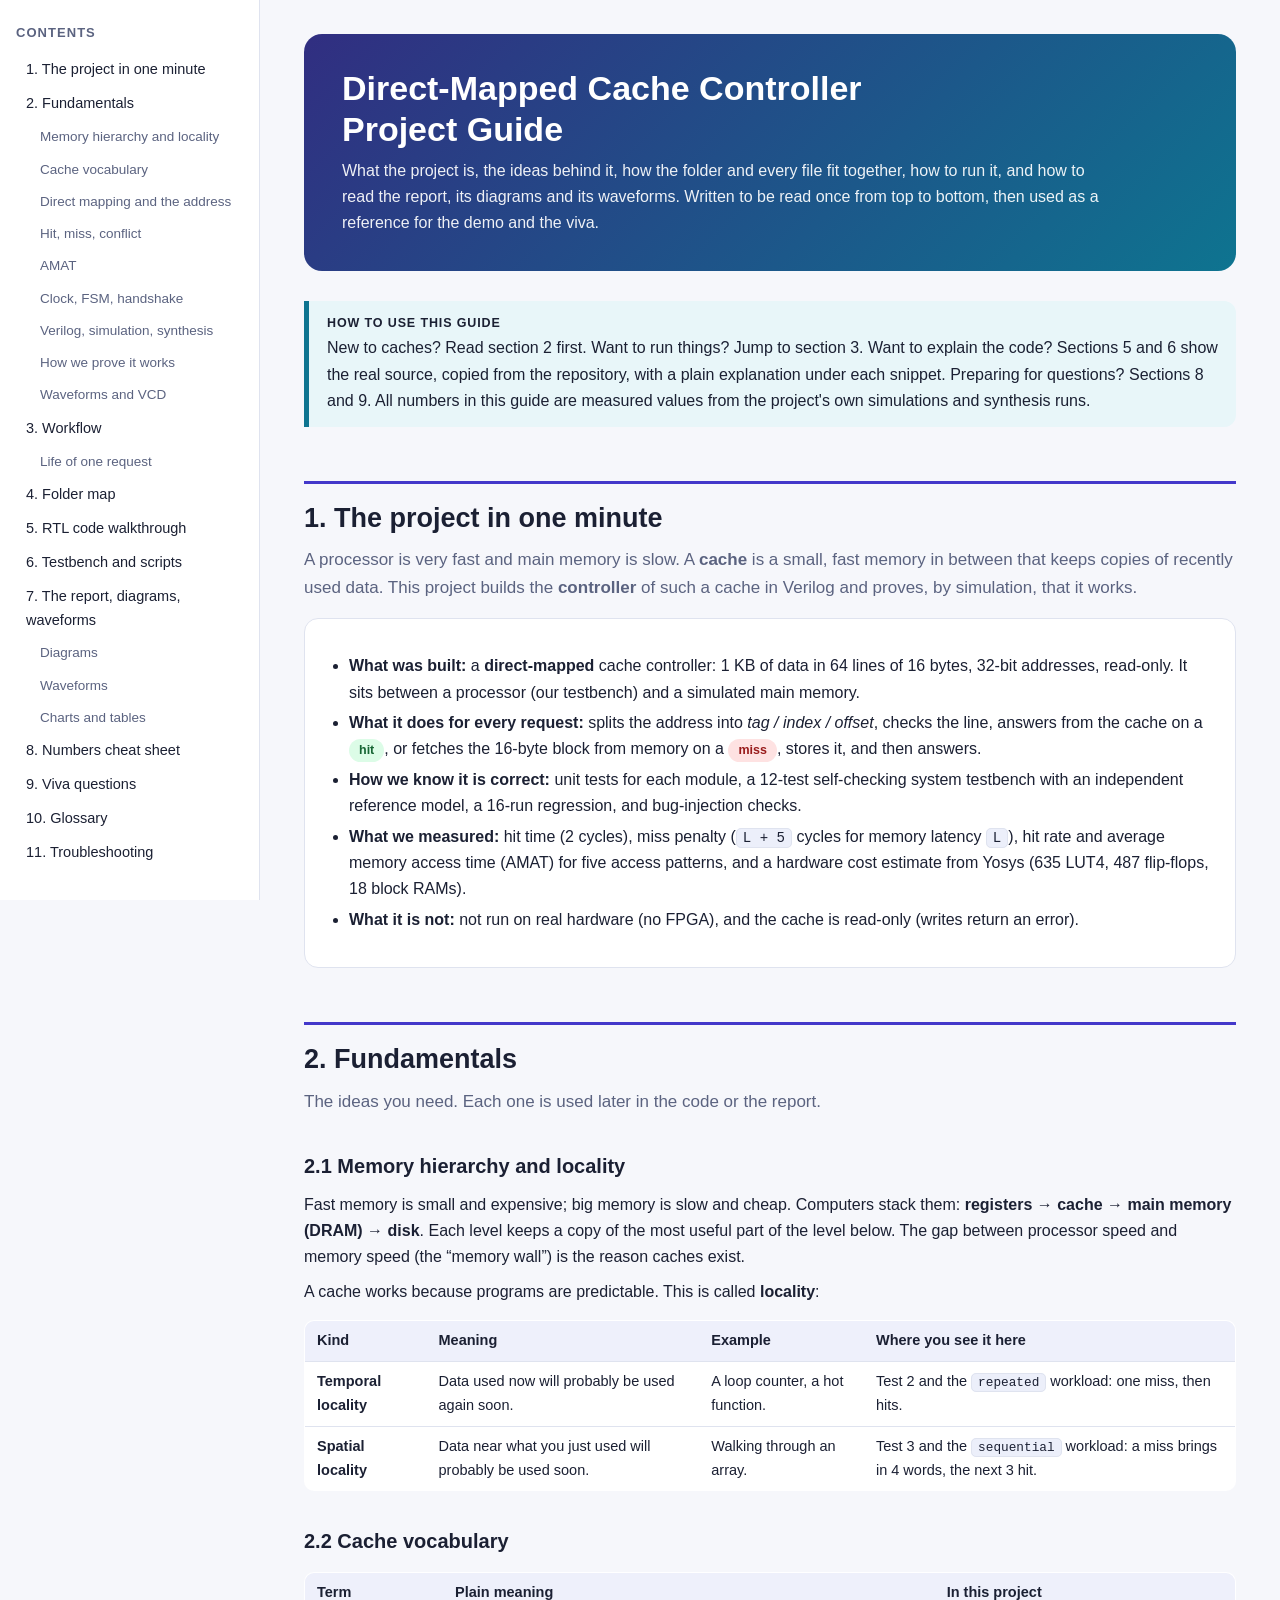
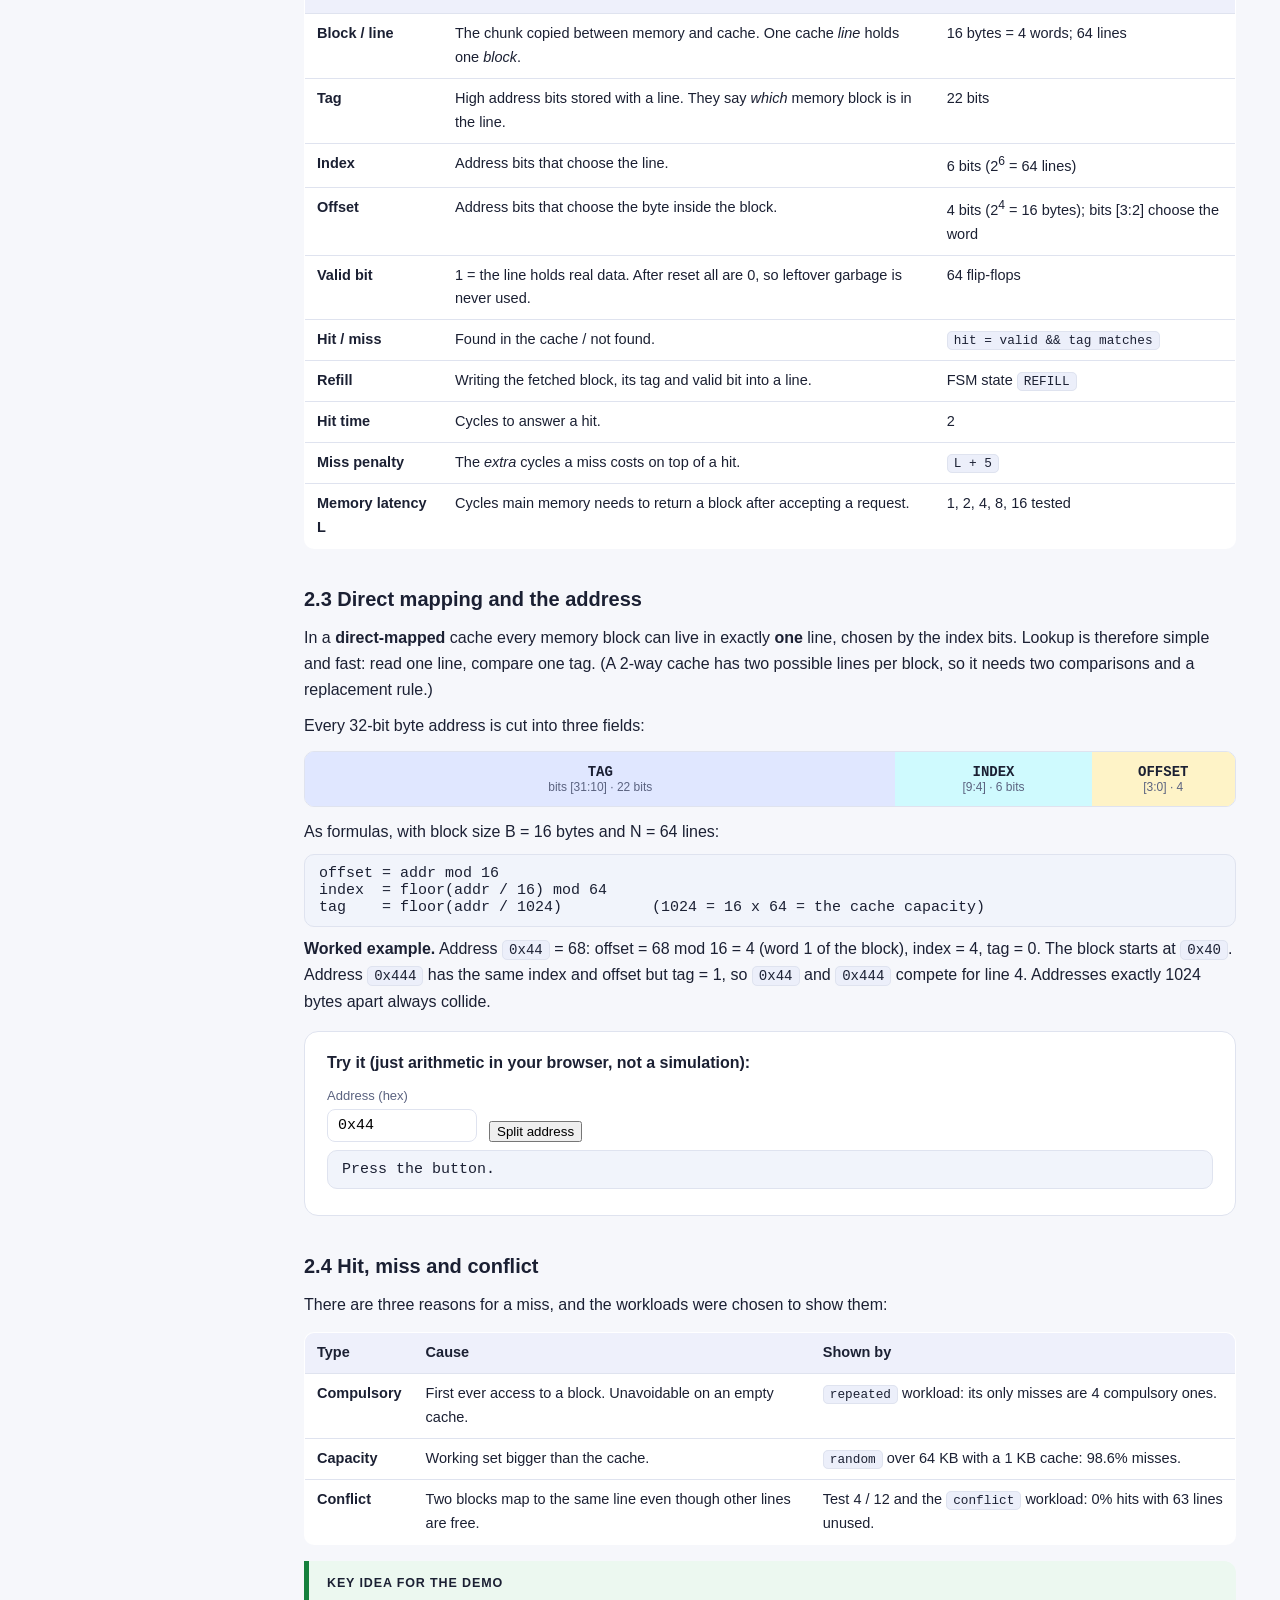
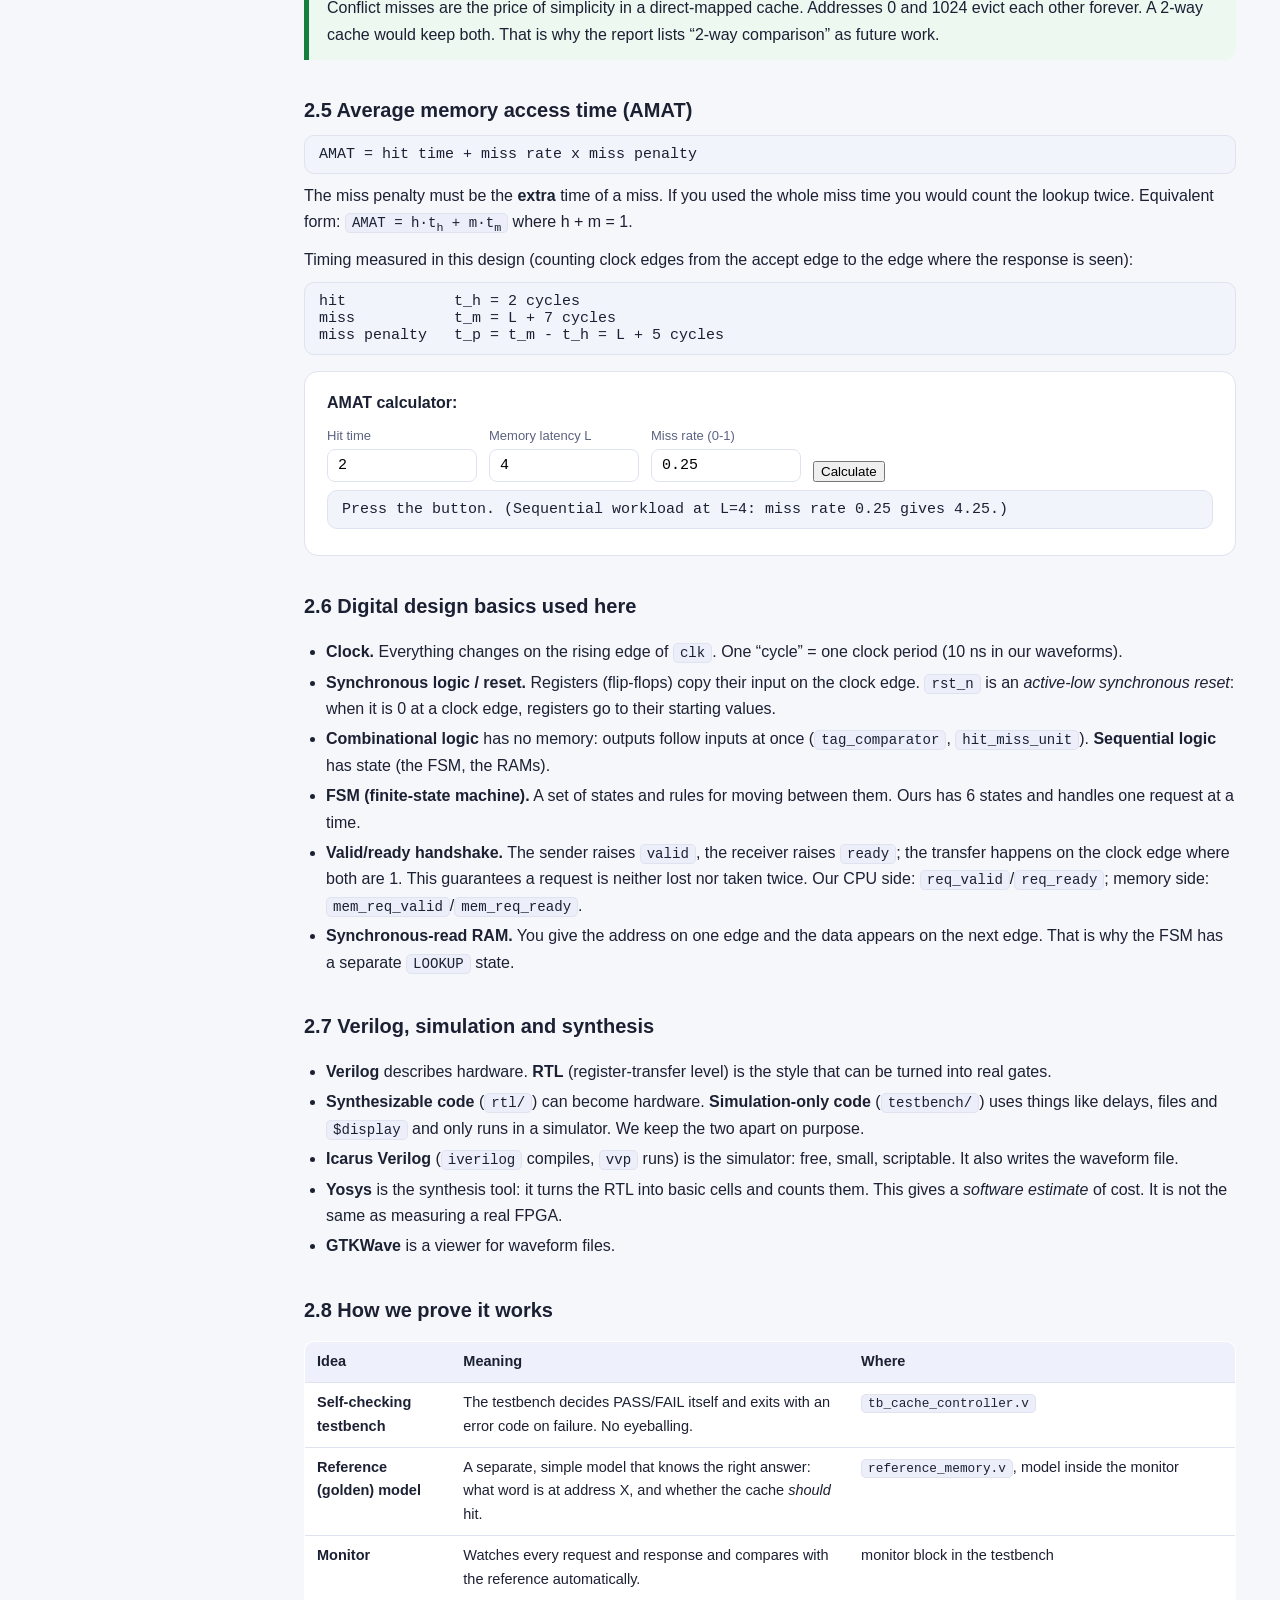
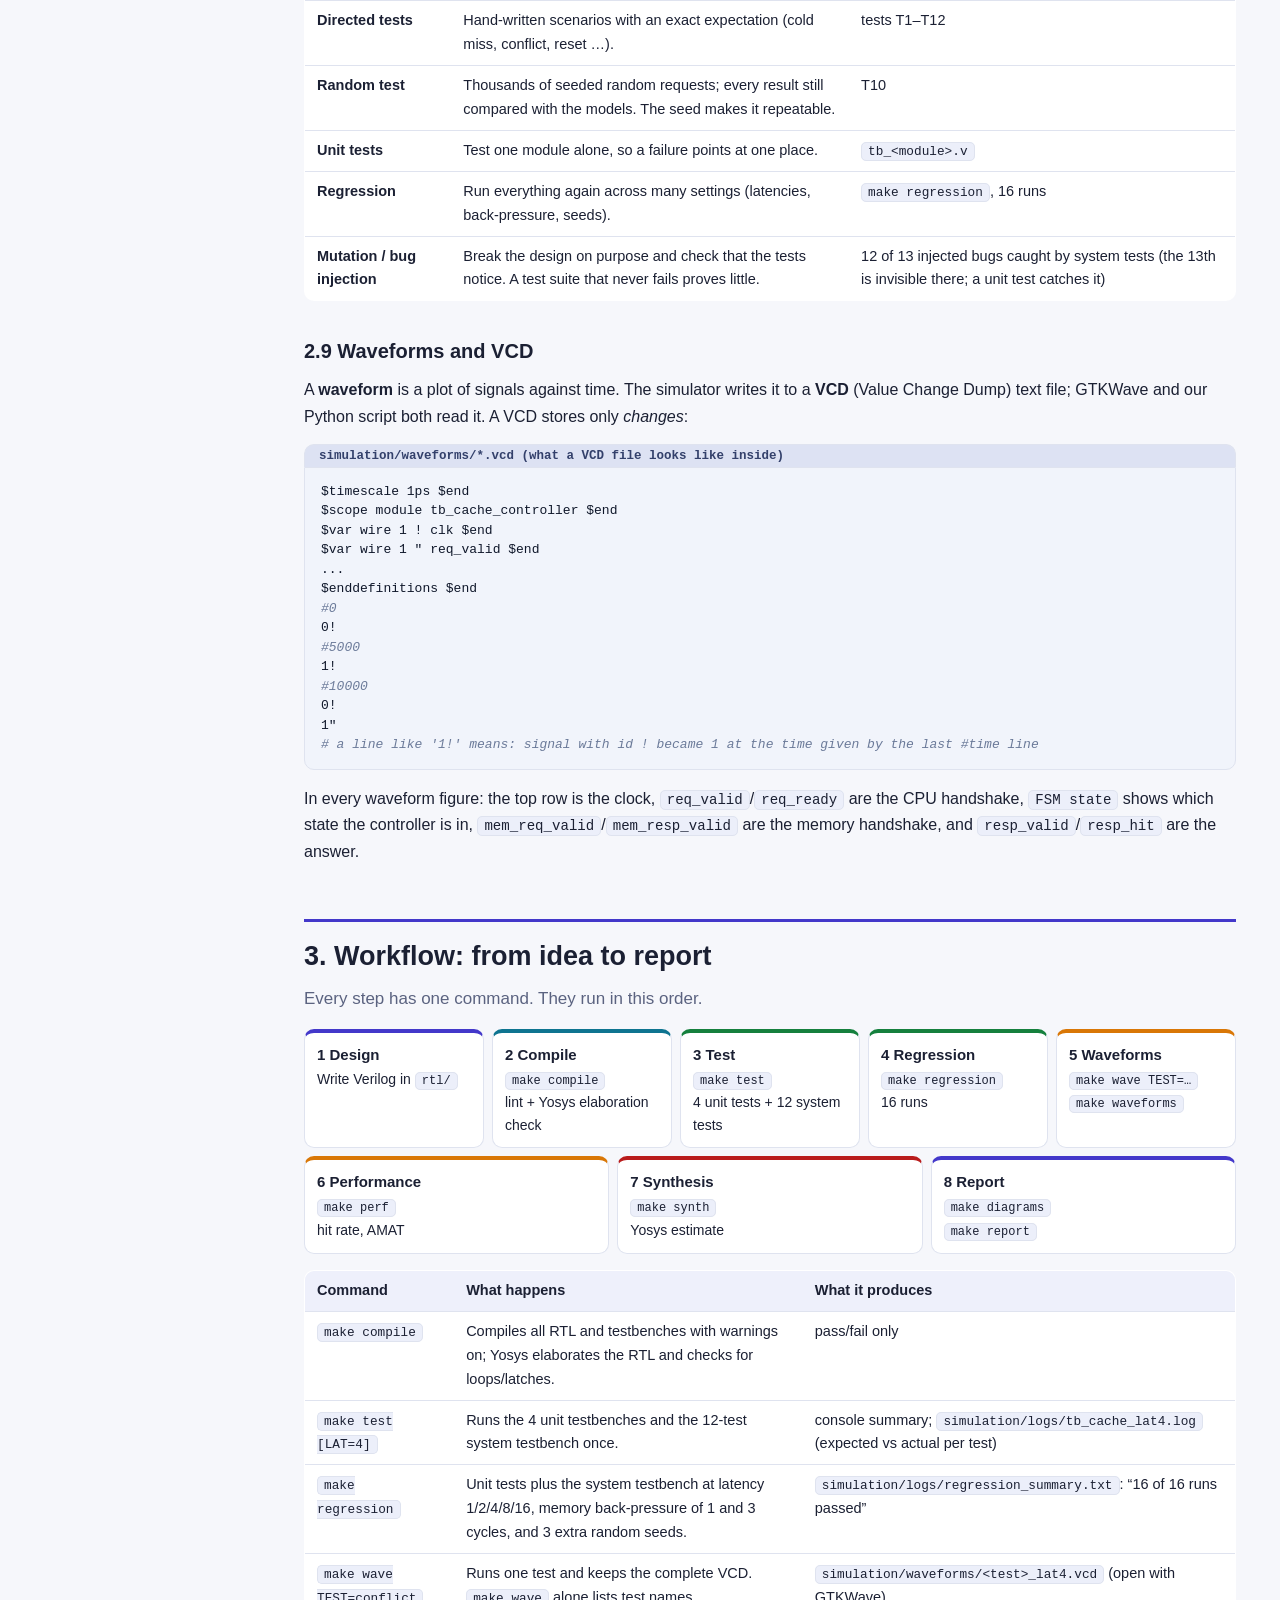
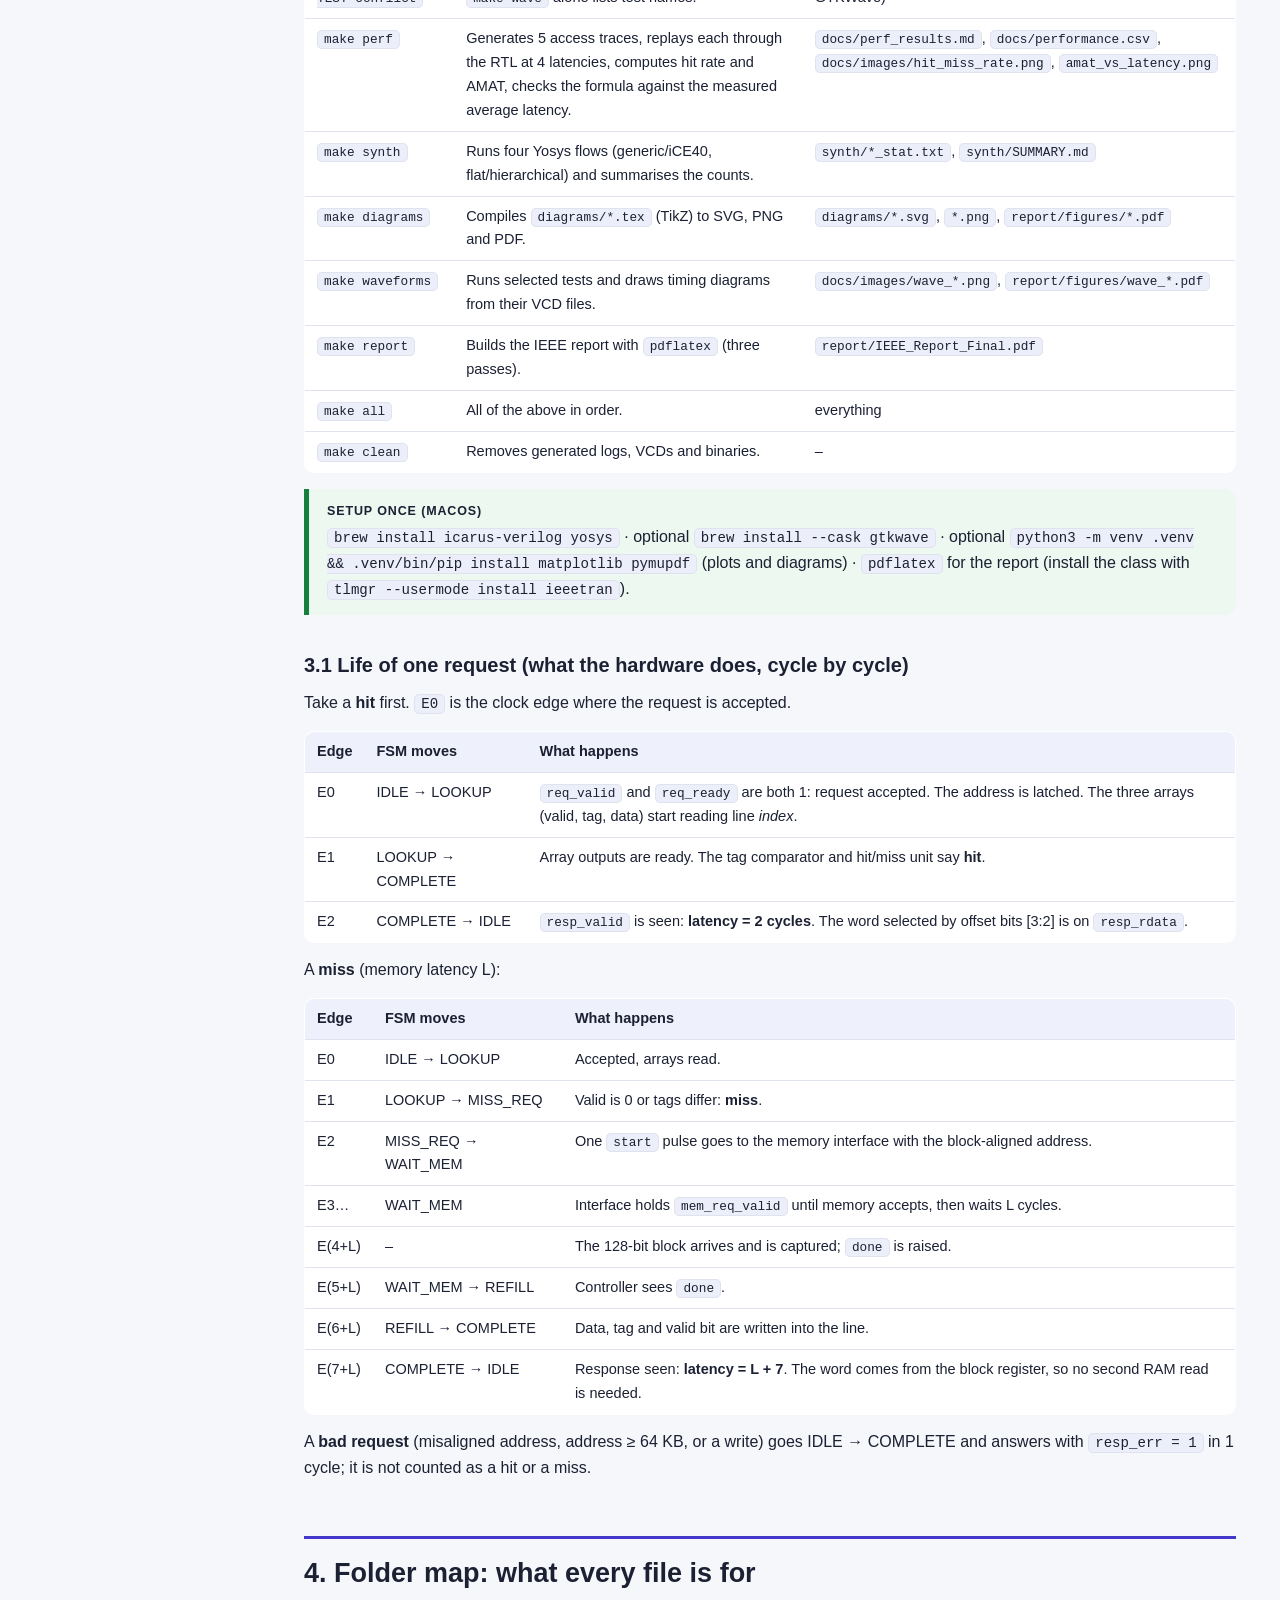
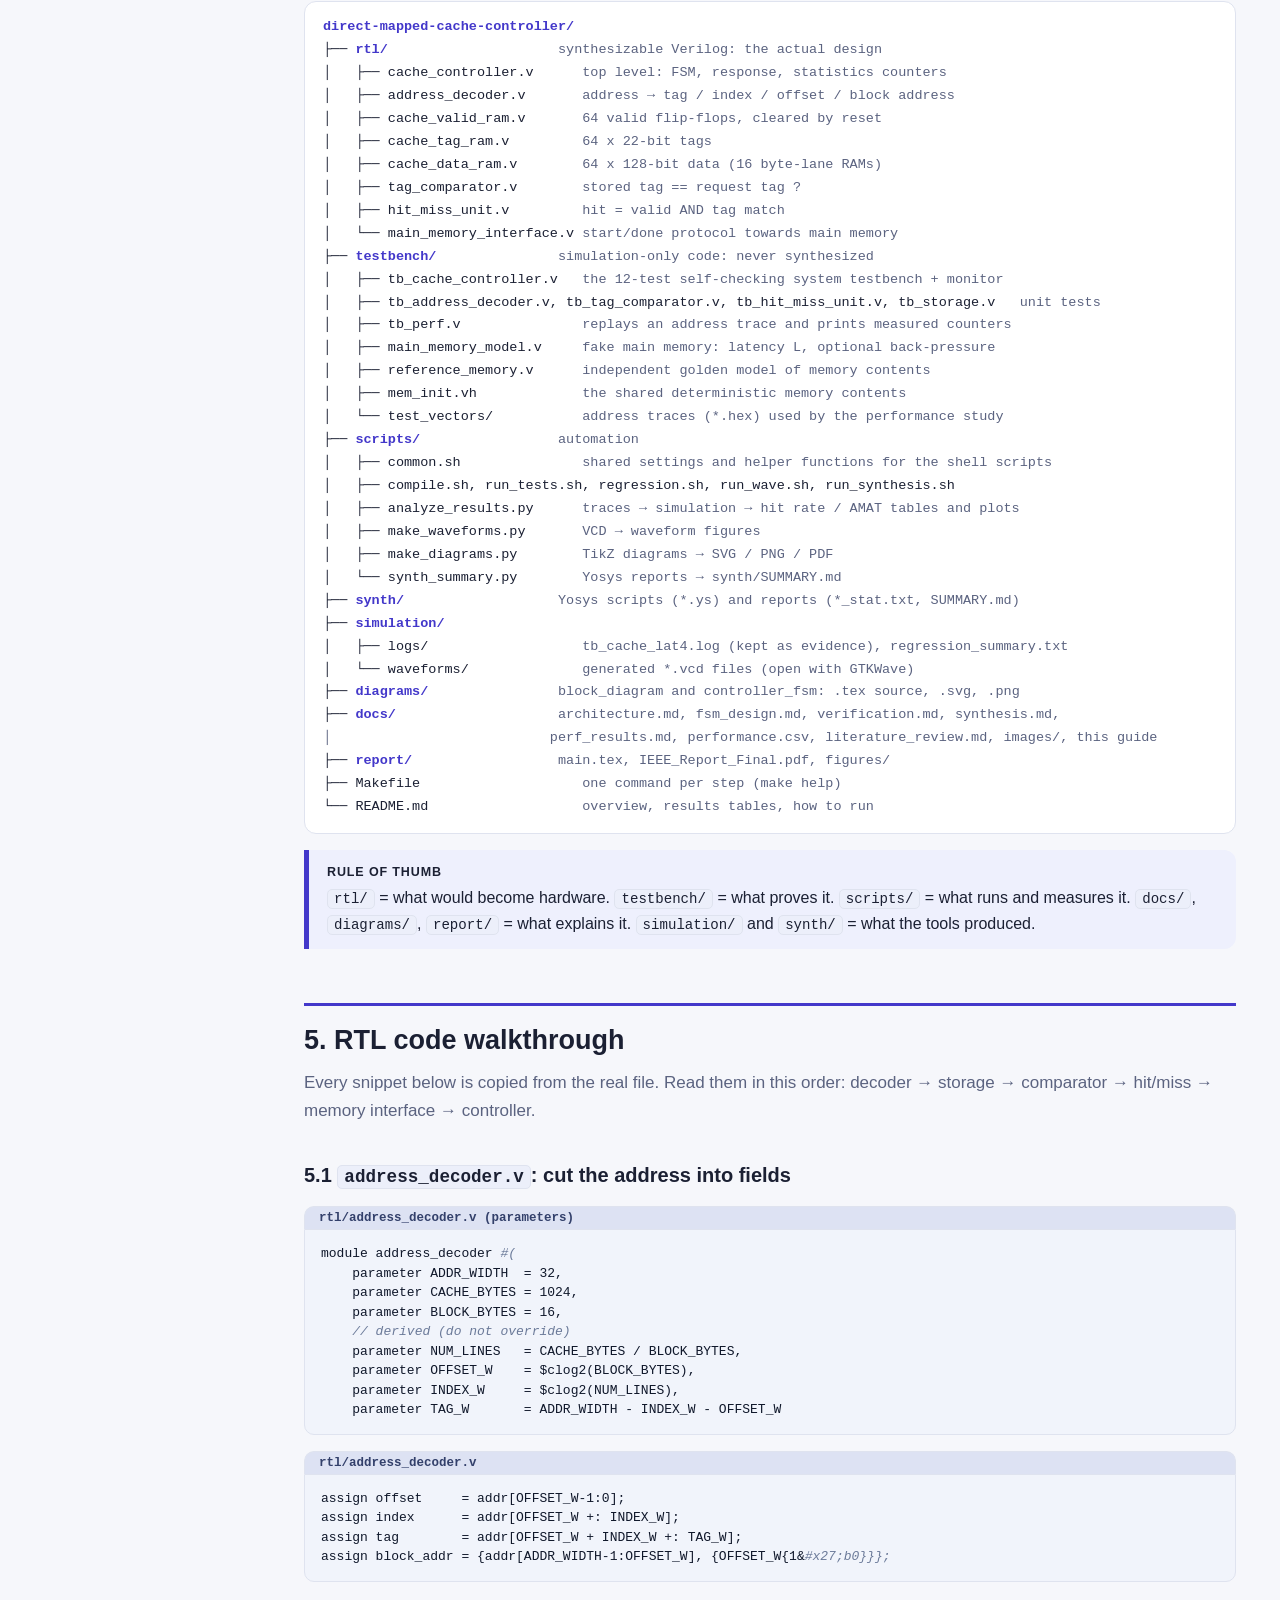
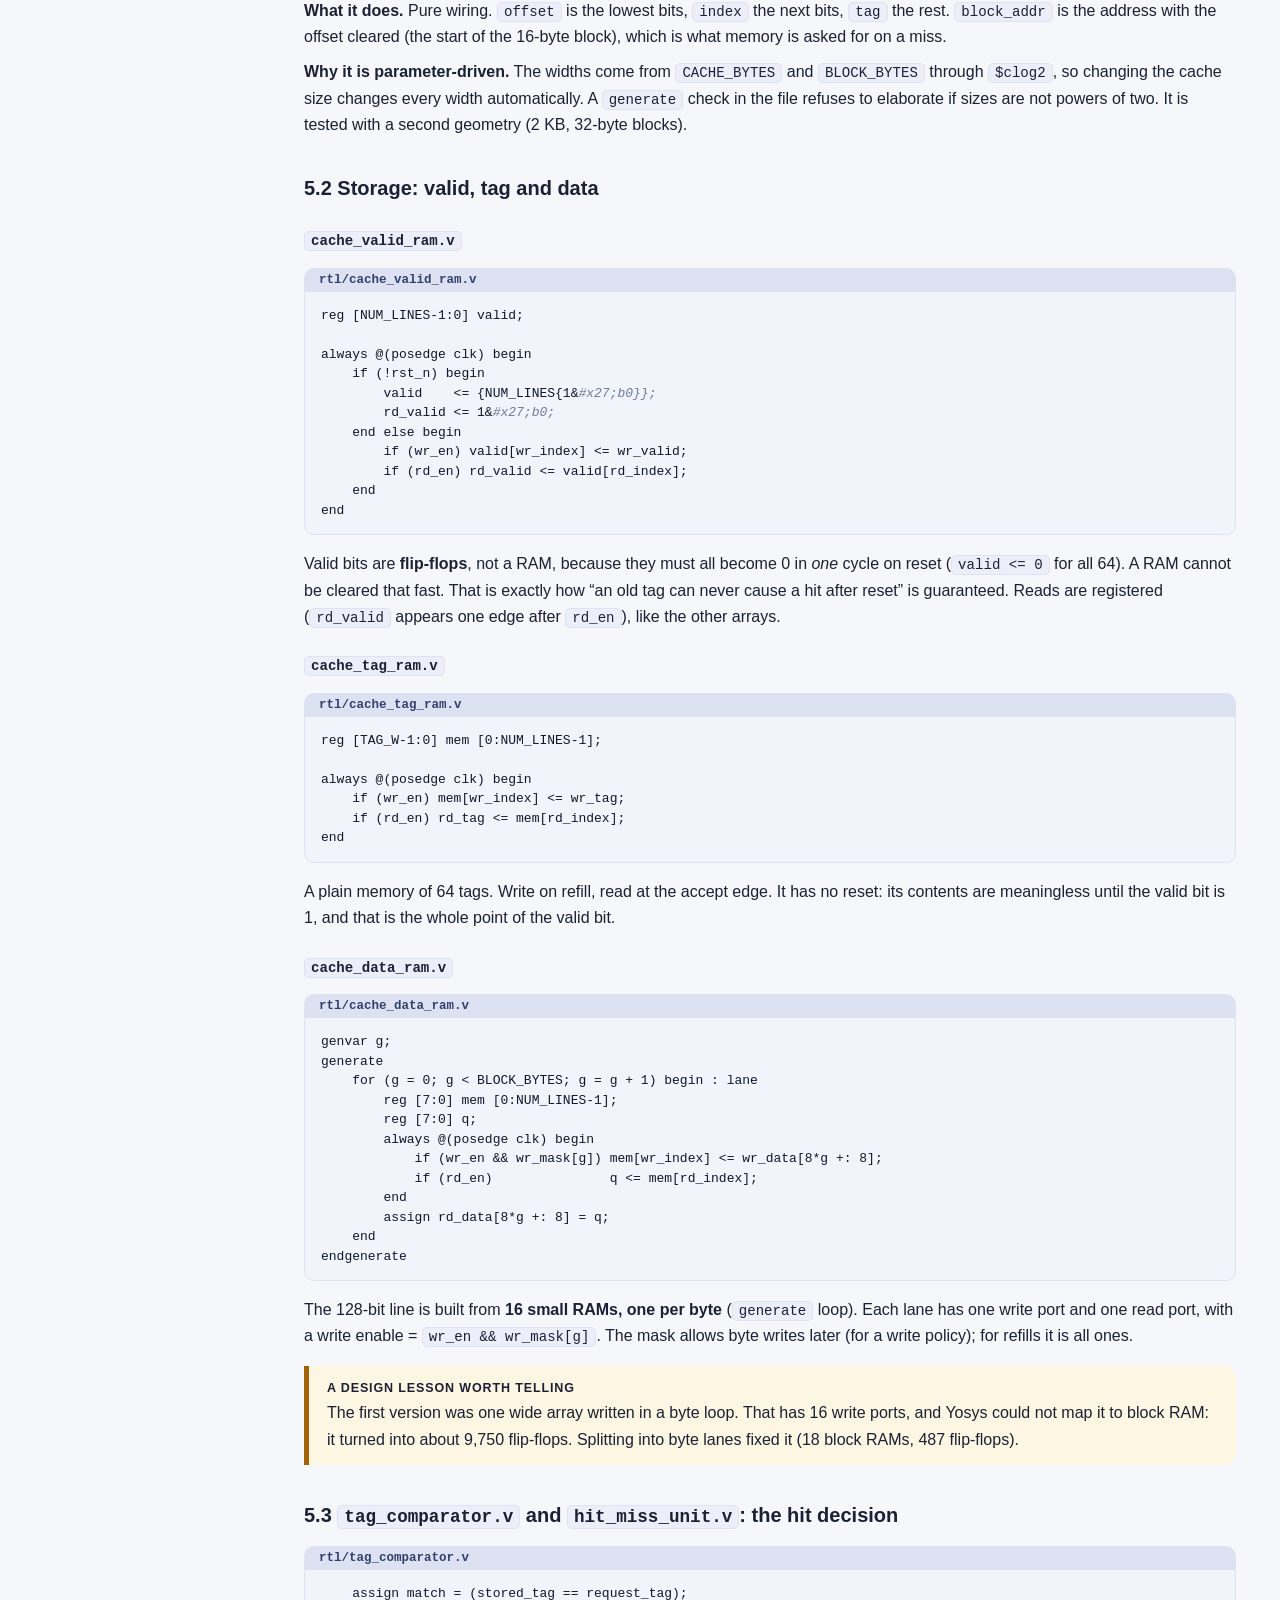
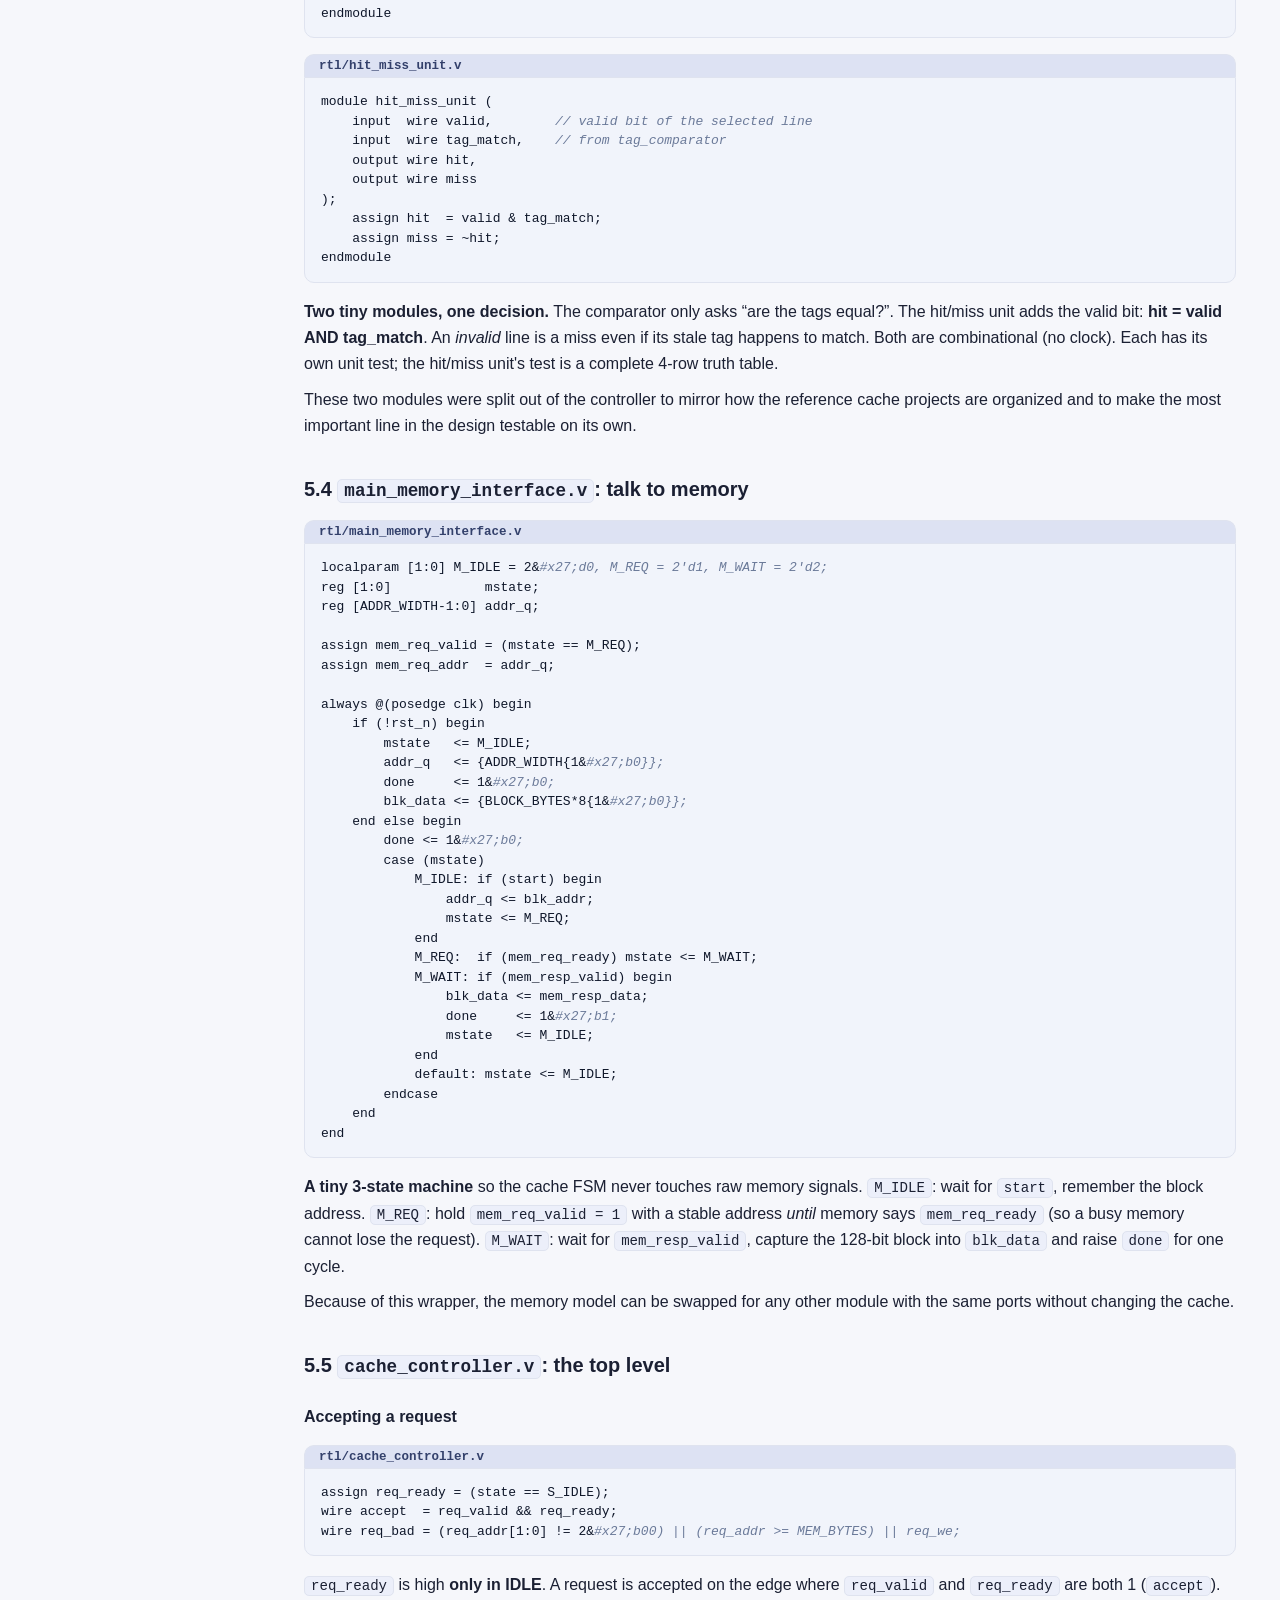
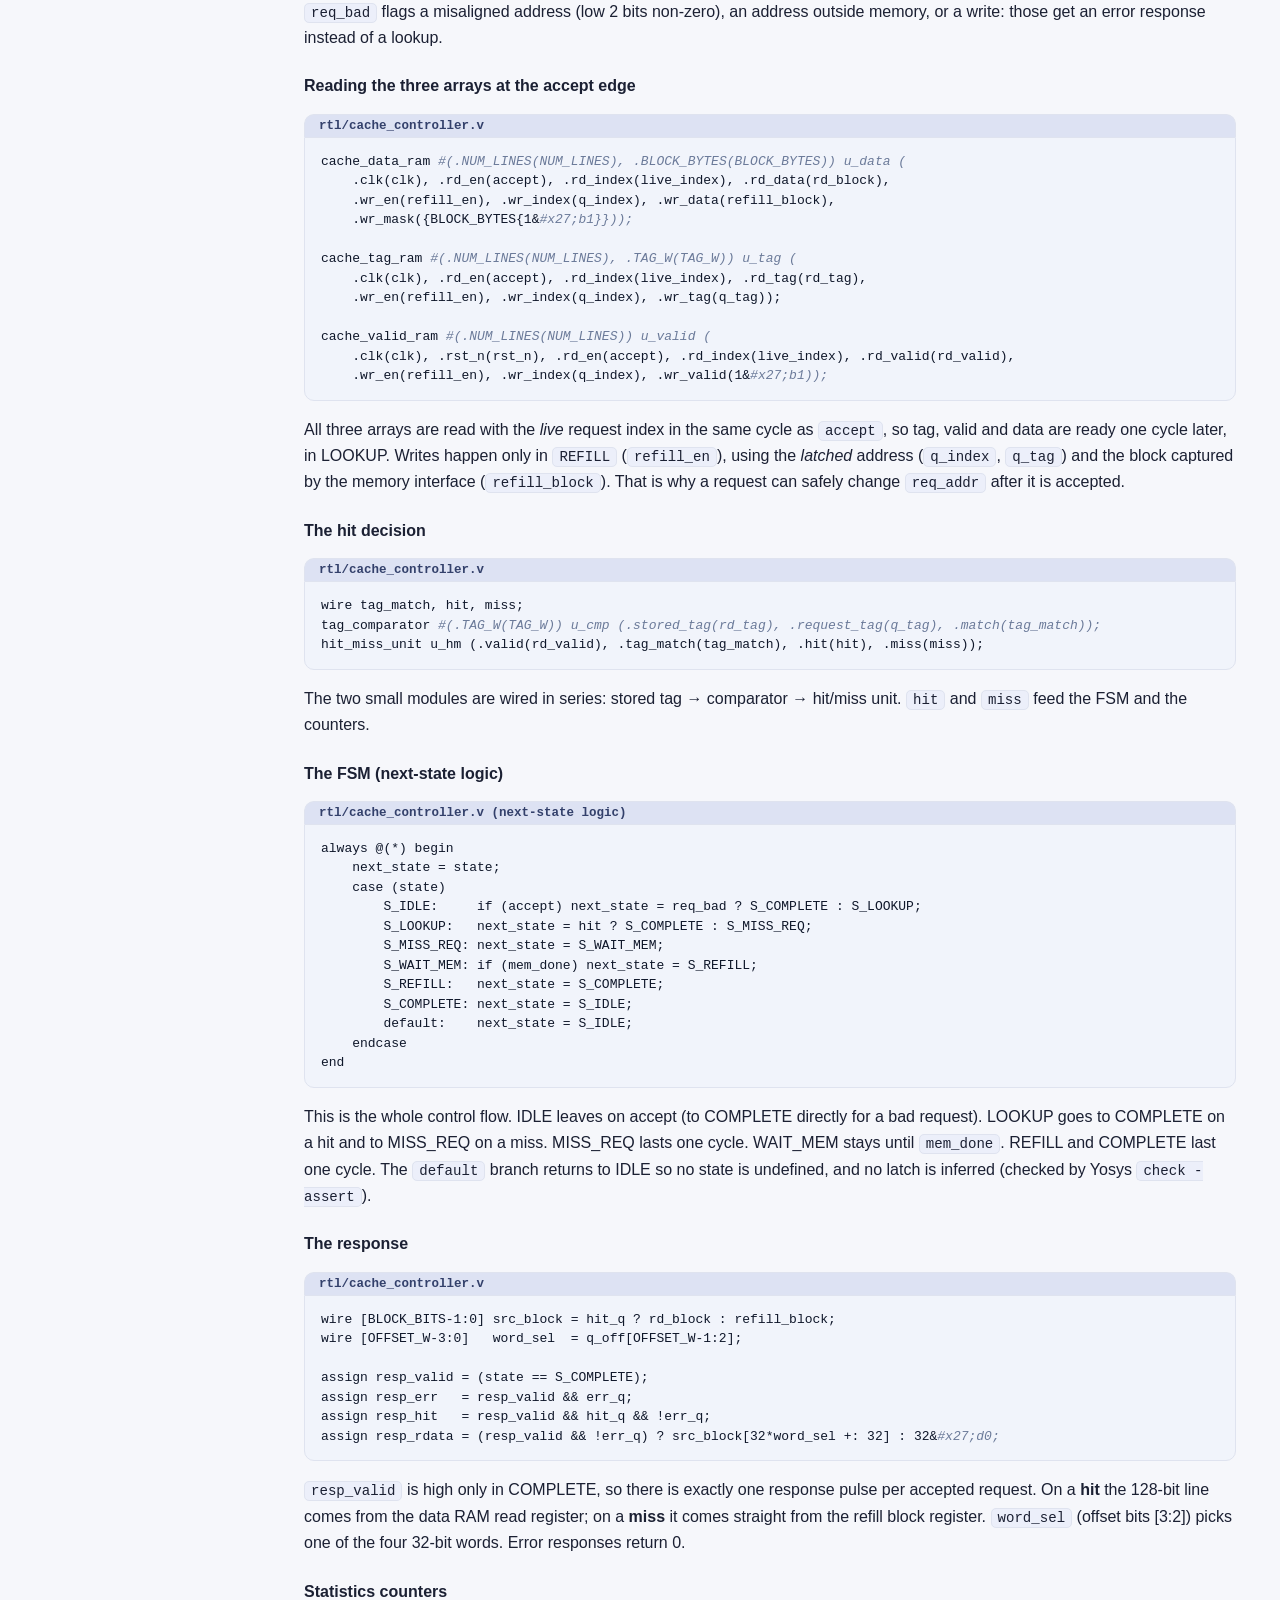
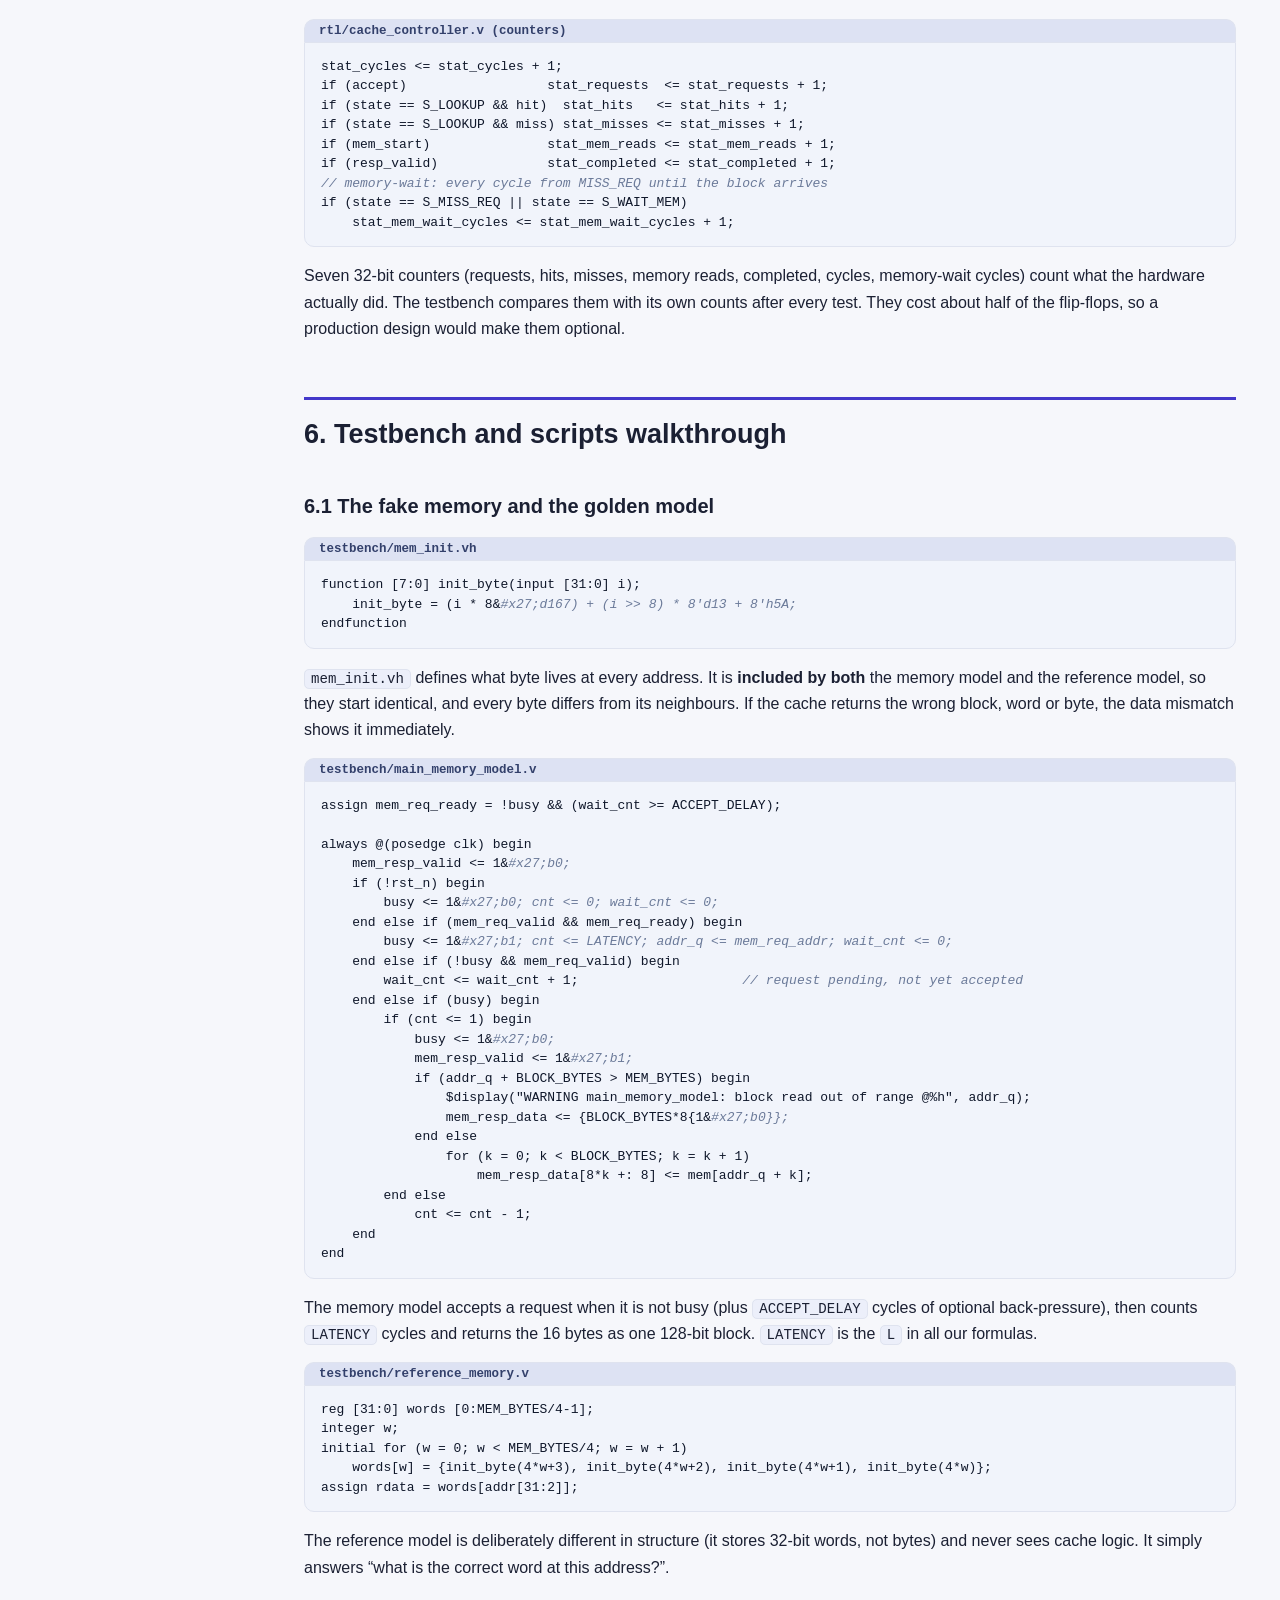
==== docs/project_guide.html @ 6f4a0df4 "Upated the project with simulation images and reports" ====
<!doctype html>
<html lang="en">
<head>
<meta charset="utf-8">
<meta name="viewport" content="width=device-width, initial-scale=1">
<title>Direct-Mapped Cache Controller: Project Guide</title>
<style>
:root{--bg:#f6f7fb;--card:#fff;--ink:#1b2033;--mut:#5b6380;--line:#dfe3ef;--acc:#4338ca;--acc2:#0e7490;--ok:#15803d;--bad:#b91c1c;--warn:#a16207;--code:#0f172a;--codebg:#f1f4fb}
*{box-sizing:border-box}html{scroll-behavior:smooth}
body{margin:0;background:var(--bg);color:var(--ink);font:16px/1.65 -apple-system,BlinkMacSystemFont,"Segoe UI",Roboto,Helvetica,Arial,sans-serif}
a{color:var(--acc)}
.wrap{display:grid;grid-template-columns:260px minmax(0,1fr);max-width:1320px;margin:0 auto}
nav{position:sticky;top:0;align-self:start;height:100vh;overflow:auto;padding:22px 16px;border-right:1px solid var(--line);background:#fff}
nav h2{font-size:13px;letter-spacing:.08em;text-transform:uppercase;color:var(--mut);margin:0 0 10px}
nav a{display:block;padding:5px 10px;border-radius:7px;color:var(--ink);text-decoration:none;font-size:14.5px}
nav a:hover{background:#eef0fb}nav a.sub{padding-left:24px;color:var(--mut);font-size:13.5px}
main{padding:34px 44px 90px;min-width:0}
header.hero{background:linear-gradient(135deg,#312e81,#0e7490);color:#fff;border-radius:18px;padding:34px 38px;margin-bottom:30px}
header.hero h1{margin:0 0 8px;font-size:34px;line-height:1.2}header.hero p{margin:0;opacity:.92;max-width:760px}
h2.sec{font-size:27px;margin:54px 0 6px;padding-top:12px;border-top:3px solid var(--acc);scroll-margin-top:12px}
h3{font-size:20px;margin:34px 0 4px;scroll-margin-top:12px}h4{font-size:16px;margin:22px 0 2px}
p{margin:.55em 0}ul,ol{padding-left:22px}li{margin:.25em 0}
.lead{color:var(--mut);font-size:17px;margin-top:0}
.card{background:var(--card);border:1px solid var(--line);border-radius:14px;padding:18px 22px;margin:16px 0}
.box{border-left:5px solid var(--acc);background:#eef0fd;border-radius:0 12px 12px 0;padding:12px 18px;margin:16px 0}
.box.tip{border-color:var(--ok);background:#ecf8f0}.box.warn{border-color:var(--warn);background:#fdf6e3}.box.say{border-color:var(--acc2);background:#e8f6f9}
.box b.t{display:block;font-size:12.5px;letter-spacing:.07em;text-transform:uppercase;margin-bottom:2px}
table{border-collapse:collapse;width:100%;margin:14px 0;font-size:14.5px;background:#fff;border:1px solid var(--line);border-radius:10px;overflow:hidden}
th,td{padding:8px 12px;border-bottom:1px solid var(--line);text-align:left;vertical-align:top}th{background:#eef0fb;font-weight:600}
td.n,th.n{text-align:right;font-variant-numeric:tabular-nums}
code,pre,kbd{font-family:ui-monospace,"SF Mono",Menlo,Consolas,monospace}
:not(pre)>code{background:#eceffa;border:1px solid var(--line);border-radius:5px;padding:1px 6px;font-size:.88em}
pre{background:var(--codebg);border:1px solid var(--line);border-radius:0 0 10px 10px;margin:0 0 16px;padding:14px 16px;overflow:auto;font-size:13px;line-height:1.5;color:var(--code)}
.file{background:#dde2f3;border:1px solid var(--line);border-bottom:0;border-radius:10px 10px 0 0;padding:4px 14px;font:600 12.5px ui-monospace,Menlo,monospace;color:#33406b;margin-top:14px}
.c{color:#6b7a99;font-style:italic}
figure{margin:18px 0;background:#fff;border:1px solid var(--line);border-radius:14px;padding:14px}figure img{max-width:100%;height:auto;display:block;margin:0 auto}
figcaption{font-size:14px;color:var(--mut);margin-top:8px}
.flow{display:flex;flex-wrap:wrap;gap:8px;align-items:stretch;margin:16px 0}
.flow .st{flex:1 1 150px;background:#fff;border:1px solid var(--line);border-top:4px solid var(--acc);border-radius:10px;padding:10px 12px;font-size:14px}
.flow .st b{display:block;font-size:15px}.flow .st code{font-size:12px}
.flow .st.g{border-top-color:var(--ok)}.flow .st.o{border-top-color:#d97706}.flow .st.r{border-top-color:var(--bad)}.flow .st.c2{border-top-color:var(--acc2)}
.addr{display:flex;font:600 14px ui-monospace,Menlo,monospace;margin:12px 0;border-radius:10px;overflow:hidden;border:1px solid var(--line)}
.addr div{padding:12px 6px;text-align:center}.addr .t{flex:22;background:#e0e7ff}.addr .i{flex:7;background:#cffafe}.addr .o{flex:5;background:#fef3c7}
.addr small{display:block;font:400 12px -apple-system,sans-serif;color:var(--mut)}
.tree{background:#fff;border:1px solid var(--line);border-radius:12px;padding:14px 18px;font:13.5px/1.7 ui-monospace,Menlo,monospace;overflow:auto;white-space:pre}
.tree .d{color:var(--acc);font-weight:700}.tree .n{color:var(--mut)}
.calc{display:flex;flex-wrap:wrap;gap:12px;align-items:end;margin:8px 0}
.calc label{font-size:13px;color:var(--mut);display:flex;flex-direction:column;gap:3px}
.calc input{font:15px ui-monospace,Menlo,monospace;padding:7px 10px;border:1px solid var(--line);border-radius:8px;width:150px}
.res{font:15px ui-monospace,Menlo,monospace;background:#f1f4fb;border:1px solid var(--line);border-radius:10px;padding:10px 14px;margin:8px 0;white-space:pre-wrap}
.qa details{background:#fff;border:1px solid var(--line);border-radius:10px;margin:8px 0;padding:2px 16px}
.qa summary{cursor:pointer;font-weight:600;padding:9px 0}.qa details[open] summary{color:var(--acc)}
.pill{display:inline-block;border-radius:99px;padding:1px 10px;font-size:12.5px;font-weight:600}.pill.h{background:#dcfce7;color:#166534}.pill.m{background:#fee2e2;color:#991b1b}
@media (max-width:980px){.wrap{display:block}nav{position:static;height:auto;border-right:0;border-bottom:1px solid var(--line)}main{padding:22px 16px 70px}}
@media print{nav{display:none}.wrap{display:block}main{padding:0}h2.sec{break-before:page}}
</style>
</head>
<body>
<div class="wrap">
<nav>
<h2>Contents</h2>
<a href="#one">1. The project in one minute</a>
<a href="#fund">2. Fundamentals</a>
<a class="sub" href="#f-hier">Memory hierarchy and locality</a>
<a class="sub" href="#f-vocab">Cache vocabulary</a>
<a class="sub" href="#f-map">Direct mapping and the address</a>
<a class="sub" href="#f-miss">Hit, miss, conflict</a>
<a class="sub" href="#f-amat">AMAT</a>
<a class="sub" href="#f-dig">Clock, FSM, handshake</a>
<a class="sub" href="#f-hdl">Verilog, simulation, synthesis</a>
<a class="sub" href="#f-ver">How we prove it works</a>
<a class="sub" href="#f-vcd">Waveforms and VCD</a>
<a href="#flow">3. Workflow</a>
<a class="sub" href="#life">Life of one request</a>
<a href="#folders">4. Folder map</a>
<a href="#rtl">5. RTL code walkthrough</a>
<a href="#tb">6. Testbench and scripts</a>
<a href="#report">7. The report, diagrams, waveforms</a>
<a class="sub" href="#r-diag">Diagrams</a>
<a class="sub" href="#r-wave">Waveforms</a>
<a class="sub" href="#r-plot">Charts and tables</a>
<a href="#numbers">8. Numbers cheat sheet</a>
<a href="#viva">9. Viva questions</a>
<a href="#gloss">10. Glossary</a>
<a href="#trouble">11. Troubleshooting</a>
</nav>
<main>

<header class="hero">
<h1>Direct-Mapped Cache Controller<br>Project Guide</h1>
<p>What the project is, the ideas behind it, how the folder and every file fit together, how to run it, and how to read the report, its diagrams and its waveforms. Written to be read once from top to bottom, then used as a reference for the demo and the viva.</p>
</header>

<div class="box say"><b class="t">How to use this guide</b>
New to caches? Read section 2 first. Want to run things? Jump to section 3. Want to explain the code? Sections 5 and 6 show the real source, copied from the repository, with a plain explanation under each snippet. Preparing for questions? Sections 8 and 9.
All numbers in this guide are measured values from the project's own simulations and synthesis runs.</div>

<!-- ================================================================== 1 -->
<h2 class="sec" id="one">1. The project in one minute</h2>
<p class="lead">A processor is very fast and main memory is slow. A <b>cache</b> is a small, fast memory in between that keeps copies of recently used data. This project builds the <b>controller</b> of such a cache in Verilog and proves, by simulation, that it works.</p>
<div class="card">
<ul>
<li><b>What was built:</b> a <b>direct-mapped</b> cache controller: 1&nbsp;KB of data in 64 lines of 16 bytes, 32-bit addresses, read-only. It sits between a processor (our testbench) and a simulated main memory.</li>
<li><b>What it does for every request:</b> splits the address into <i>tag / index / offset</i>, checks the line, answers from the cache on a <span class="pill h">hit</span>, or fetches the 16-byte block from memory on a <span class="pill m">miss</span>, stores it, and then answers.</li>
<li><b>How we know it is correct:</b> unit tests for each module, a 12-test self-checking system testbench with an independent reference model, a 16-run regression, and bug-injection checks.</li>
<li><b>What we measured:</b> hit time (2 cycles), miss penalty (<code>L + 5</code> cycles for memory latency <code>L</code>), hit rate and average memory access time (AMAT) for five access patterns, and a hardware cost estimate from Yosys (635 LUT4, 487 flip-flops, 18 block RAMs).</li>
<li><b>What it is not:</b> not run on real hardware (no FPGA), and the cache is read-only (writes return an error).</li>
</ul></div>

<!-- ================================================================== 2 -->
<h2 class="sec" id="fund">2. Fundamentals</h2>
<p class="lead">The ideas you need. Each one is used later in the code or the report.</p>

<h3 id="f-hier">2.1 Memory hierarchy and locality</h3>
<p>Fast memory is small and expensive; big memory is slow and cheap. Computers stack them: <b>registers → cache → main memory (DRAM) → disk</b>. Each level keeps a copy of the most useful part of the level below. The gap between processor speed and memory speed (the &ldquo;memory wall&rdquo;) is the reason caches exist.</p>
<p>A cache works because programs are predictable. This is called <b>locality</b>:</p>
<table><tr><th>Kind</th><th>Meaning</th><th>Example</th><th>Where you see it here</th></tr>
<tr><td><b>Temporal locality</b></td><td>Data used now will probably be used again soon.</td><td>A loop counter, a hot function.</td><td>Test 2 and the <code>repeated</code> workload: one miss, then hits.</td></tr>
<tr><td><b>Spatial locality</b></td><td>Data near what you just used will probably be used soon.</td><td>Walking through an array.</td><td>Test 3 and the <code>sequential</code> workload: a miss brings in 4 words, the next 3 hit.</td></tr></table>

<h3 id="f-vocab">2.2 Cache vocabulary</h3>
<table>
<tr><th>Term</th><th>Plain meaning</th><th>In this project</th></tr>
<tr><td><b>Block / line</b></td><td>The chunk copied between memory and cache. One cache <i>line</i> holds one <i>block</i>.</td><td>16 bytes = 4 words; 64 lines</td></tr>
<tr><td><b>Tag</b></td><td>High address bits stored with a line. They say <i>which</i> memory block is in the line.</td><td>22 bits</td></tr>
<tr><td><b>Index</b></td><td>Address bits that choose the line.</td><td>6 bits (2<sup>6</sup> = 64 lines)</td></tr>
<tr><td><b>Offset</b></td><td>Address bits that choose the byte inside the block.</td><td>4 bits (2<sup>4</sup> = 16 bytes); bits [3:2] choose the word</td></tr>
<tr><td><b>Valid bit</b></td><td>1 = the line holds real data. After reset all are 0, so leftover garbage is never used.</td><td>64 flip-flops</td></tr>
<tr><td><b>Hit / miss</b></td><td>Found in the cache / not found.</td><td><code>hit = valid &amp;&amp; tag matches</code></td></tr>
<tr><td><b>Refill</b></td><td>Writing the fetched block, its tag and valid bit into a line.</td><td>FSM state <code>REFILL</code></td></tr>
<tr><td><b>Hit time</b></td><td>Cycles to answer a hit.</td><td>2</td></tr>
<tr><td><b>Miss penalty</b></td><td>The <i>extra</i> cycles a miss costs on top of a hit.</td><td><code>L + 5</code></td></tr>
<tr><td><b>Memory latency L</b></td><td>Cycles main memory needs to return a block after accepting a request.</td><td>1, 2, 4, 8, 16 tested</td></tr>
</table>

<h3 id="f-map">2.3 Direct mapping and the address</h3>
<p>In a <b>direct-mapped</b> cache every memory block can live in exactly <b>one</b> line, chosen by the index bits. Lookup is therefore simple and fast: read one line, compare one tag. (A 2-way cache has two possible lines per block, so it needs two comparisons and a replacement rule.)</p>
<p>Every 32-bit byte address is cut into three fields:</p>
<div class="addr"><div class="t">TAG<small>bits [31:10] · 22 bits</small></div><div class="i">INDEX<small>[9:4] · 6 bits</small></div><div class="o">OFFSET<small>[3:0] · 4</small></div></div>
<p>As formulas, with block size B = 16 bytes and N = 64 lines:</p>
<div class="res">offset = addr mod 16
index  = floor(addr / 16) mod 64
tag    = floor(addr / 1024)          (1024 = 16 x 64 = the cache capacity)</div>
<p><b>Worked example.</b> Address <code>0x44</code> = 68: offset = 68 mod 16 = 4 (word 1 of the block), index = 4, tag = 0. The block starts at <code>0x40</code>. Address <code>0x444</code> has the same index and offset but tag = 1, so <code>0x44</code> and <code>0x444</code> compete for line 4. Addresses exactly 1024 bytes apart always collide.</p>
<div class="card"><b>Try it (just arithmetic in your browser, not a simulation):</b>
<div class="calc"><label>Address (hex)<input id="a_in" value="0x44"></label><label>&nbsp;<button onclick="calcAddr()">Split address</button></label></div>
<div class="res" id="a_out">Press the button.</div></div>

<h3 id="f-miss">2.4 Hit, miss and conflict</h3>
<p>There are three reasons for a miss, and the workloads were chosen to show them:</p>
<table><tr><th>Type</th><th>Cause</th><th>Shown by</th></tr>
<tr><td><b>Compulsory</b></td><td>First ever access to a block. Unavoidable on an empty cache.</td><td><code>repeated</code> workload: its only misses are 4 compulsory ones.</td></tr>
<tr><td><b>Capacity</b></td><td>Working set bigger than the cache.</td><td><code>random</code> over 64&nbsp;KB with a 1&nbsp;KB cache: 98.6% misses.</td></tr>
<tr><td><b>Conflict</b></td><td>Two blocks map to the same line even though other lines are free.</td><td>Test 4 / 12 and the <code>conflict</code> workload: 0% hits with 63 lines unused.</td></tr></table>
<div class="box tip"><b class="t">Key idea for the demo</b>Conflict misses are the price of simplicity in a direct-mapped cache. Addresses 0 and 1024 evict each other forever. A 2-way cache would keep both. That is why the report lists &ldquo;2-way comparison&rdquo; as future work.</div>

<h3 id="f-amat">2.5 Average memory access time (AMAT)</h3>
<div class="res">AMAT = hit time + miss rate x miss penalty</div>
<p>The miss penalty must be the <b>extra</b> time of a miss. If you used the whole miss time you would count the lookup twice. Equivalent form: <code>AMAT = h·t<sub>h</sub> + m·t<sub>m</sub></code> where h + m = 1.</p>
<p>Timing measured in this design (counting clock edges from the accept edge to the edge where the response is seen):</p>
<div class="res">hit            t_h = 2 cycles
miss           t_m = L + 7 cycles
miss penalty   t_p = t_m - t_h = L + 5 cycles</div>
<div class="card"><b>AMAT calculator:</b>
<div class="calc"><label>Hit time<input id="m_h" value="2" size="4"></label><label>Memory latency L<input id="m_l" value="4"></label><label>Miss rate (0-1)<input id="m_m" value="0.25"></label><label>&nbsp;<button onclick="calcAmat()">Calculate</button></label></div>
<div class="res" id="m_out">Press the button. (Sequential workload at L=4: miss rate 0.25 gives 4.25.)</div></div>

<h3 id="f-dig">2.6 Digital design basics used here</h3>
<ul>
<li><b>Clock.</b> Everything changes on the rising edge of <code>clk</code>. One &ldquo;cycle&rdquo; = one clock period (10&nbsp;ns in our waveforms).</li>
<li><b>Synchronous logic / reset.</b> Registers (flip-flops) copy their input on the clock edge. <code>rst_n</code> is an <i>active-low synchronous reset</i>: when it is 0 at a clock edge, registers go to their starting values.</li>
<li><b>Combinational logic</b> has no memory: outputs follow inputs at once (<code>tag_comparator</code>, <code>hit_miss_unit</code>). <b>Sequential logic</b> has state (the FSM, the RAMs).</li>
<li><b>FSM (finite-state machine).</b> A set of states and rules for moving between them. Ours has 6 states and handles one request at a time.</li>
<li><b>Valid/ready handshake.</b> The sender raises <code>valid</code>, the receiver raises <code>ready</code>; the transfer happens on the clock edge where both are 1. This guarantees a request is neither lost nor taken twice. Our CPU side: <code>req_valid</code>/<code>req_ready</code>; memory side: <code>mem_req_valid</code>/<code>mem_req_ready</code>.</li>
<li><b>Synchronous-read RAM.</b> You give the address on one edge and the data appears on the next edge. That is why the FSM has a separate <code>LOOKUP</code> state.</li>
</ul>

<h3 id="f-hdl">2.7 Verilog, simulation and synthesis</h3>
<ul>
<li><b>Verilog</b> describes hardware. <b>RTL</b> (register-transfer level) is the style that can be turned into real gates.</li>
<li><b>Synthesizable code</b> (<code>rtl/</code>) can become hardware. <b>Simulation-only code</b> (<code>testbench/</code>) uses things like delays, files and <code>$display</code> and only runs in a simulator. We keep the two apart on purpose.</li>
<li><b>Icarus Verilog</b> (<code>iverilog</code> compiles, <code>vvp</code> runs) is the simulator: free, small, scriptable. It also writes the waveform file.</li>
<li><b>Yosys</b> is the synthesis tool: it turns the RTL into basic cells and counts them. This gives a <i>software estimate</i> of cost. It is not the same as measuring a real FPGA.</li>
<li><b>GTKWave</b> is a viewer for waveform files.</li>
</ul>

<h3 id="f-ver">2.8 How we prove it works</h3>
<table><tr><th>Idea</th><th>Meaning</th><th>Where</th></tr>
<tr><td><b>Self-checking testbench</b></td><td>The testbench decides PASS/FAIL itself and exits with an error code on failure. No eyeballing.</td><td><code>tb_cache_controller.v</code></td></tr>
<tr><td><b>Reference (golden) model</b></td><td>A separate, simple model that knows the right answer: what word is at address X, and whether the cache <i>should</i> hit.</td><td><code>reference_memory.v</code>, model inside the monitor</td></tr>
<tr><td><b>Monitor</b></td><td>Watches every request and response and compares with the reference automatically.</td><td>monitor block in the testbench</td></tr>
<tr><td><b>Directed tests</b></td><td>Hand-written scenarios with an exact expectation (cold miss, conflict, reset &hellip;).</td><td>tests T1&ndash;T12</td></tr>
<tr><td><b>Random test</b></td><td>Thousands of seeded random requests; every result still compared with the models. The seed makes it repeatable.</td><td>T10</td></tr>
<tr><td><b>Unit tests</b></td><td>Test one module alone, so a failure points at one place.</td><td><code>tb_&lt;module&gt;.v</code></td></tr>
<tr><td><b>Regression</b></td><td>Run everything again across many settings (latencies, back-pressure, seeds).</td><td><code>make regression</code>, 16 runs</td></tr>
<tr><td><b>Mutation / bug injection</b></td><td>Break the design on purpose and check that the tests notice. A test suite that never fails proves little.</td><td>12 of 13 injected bugs caught by system tests (the 13th is invisible there; a unit test catches it)</td></tr></table>

<h3 id="f-vcd">2.9 Waveforms and VCD</h3>
<p>A <b>waveform</b> is a plot of signals against time. The simulator writes it to a <b>VCD</b> (Value Change Dump) text file; GTKWave and our Python script both read it. A VCD stores only <i>changes</i>:</p>
<div class="file">simulation/waveforms/*.vcd (what a VCD file looks like inside)</div><pre><code>$timescale 1ps $end
$scope module tb_cache_controller $end
$var wire 1 ! clk $end
$var wire 1 &quot; req_valid $end
...
$enddefinitions $end
<span class="c">#0</span>
0!
<span class="c">#5000</span>
1!
<span class="c">#10000</span>
0!
1&quot;
<span class="c"># a line like &#x27;1!&#x27; means: signal with id ! became 1 at the time given by the last #time line</span></code></pre>
<p>In every waveform figure: the top row is the clock, <code>req_valid</code>/<code>req_ready</code> are the CPU handshake, <code>FSM state</code> shows which state the controller is in, <code>mem_req_valid</code>/<code>mem_resp_valid</code> are the memory handshake, and <code>resp_valid</code>/<code>resp_hit</code> are the answer.</p>

<!-- ================================================================== 3 -->
<h2 class="sec" id="flow">3. Workflow: from idea to report</h2>
<p class="lead">Every step has one command. They run in this order.</p>
<div class="flow">
<div class="st"><b>1 Design</b>Write Verilog in <code>rtl/</code></div>
<div class="st c2"><b>2 Compile</b><code>make compile</code><br>lint + Yosys elaboration check</div>
<div class="st g"><b>3 Test</b><code>make test</code><br>4 unit tests + 12 system tests</div>
<div class="st g"><b>4 Regression</b><code>make regression</code><br>16 runs</div>
<div class="st o"><b>5 Waveforms</b><code>make wave TEST=…</code><br><code>make waveforms</code></div>
<div class="st o"><b>6 Performance</b><code>make perf</code><br>hit rate, AMAT</div>
<div class="st r"><b>7 Synthesis</b><code>make synth</code><br>Yosys estimate</div>
<div class="st"><b>8 Report</b><code>make diagrams</code><br><code>make report</code></div>
</div>
<table><tr><th>Command</th><th>What happens</th><th>What it produces</th></tr>
<tr><td><code>make compile</code></td><td>Compiles all RTL and testbenches with warnings on; Yosys elaborates the RTL and checks for loops/latches.</td><td>pass/fail only</td></tr>
<tr><td><code>make test [LAT=4]</code></td><td>Runs the 4 unit testbenches and the 12-test system testbench once.</td><td>console summary; <code>simulation/logs/tb_cache_lat4.log</code> (expected vs actual per test)</td></tr>
<tr><td><code>make regression</code></td><td>Unit tests plus the system testbench at latency 1/2/4/8/16, memory back-pressure of 1 and 3 cycles, and 3 extra random seeds.</td><td><code>simulation/logs/regression_summary.txt</code>: &ldquo;16 of 16 runs passed&rdquo;</td></tr>
<tr><td><code>make wave TEST=conflict</code></td><td>Runs one test and keeps the complete VCD. <code>make wave</code> alone lists test names.</td><td><code>simulation/waveforms/&lt;test&gt;_lat4.vcd</code> (open with GTKWave)</td></tr>
<tr><td><code>make perf</code></td><td>Generates 5 access traces, replays each through the RTL at 4 latencies, computes hit rate and AMAT, checks the formula against the measured average latency.</td><td><code>docs/perf_results.md</code>, <code>docs/performance.csv</code>, <code>docs/images/hit_miss_rate.png</code>, <code>amat_vs_latency.png</code></td></tr>
<tr><td><code>make synth</code></td><td>Runs four Yosys flows (generic/iCE40, flat/hierarchical) and summarises the counts.</td><td><code>synth/*_stat.txt</code>, <code>synth/SUMMARY.md</code></td></tr>
<tr><td><code>make diagrams</code></td><td>Compiles <code>diagrams/*.tex</code> (TikZ) to SVG, PNG and PDF.</td><td><code>diagrams/*.svg</code>, <code>*.png</code>, <code>report/figures/*.pdf</code></td></tr>
<tr><td><code>make waveforms</code></td><td>Runs selected tests and draws timing diagrams from their VCD files.</td><td><code>docs/images/wave_*.png</code>, <code>report/figures/wave_*.pdf</code></td></tr>
<tr><td><code>make report</code></td><td>Builds the IEEE report with <code>pdflatex</code> (three passes).</td><td><code>report/IEEE_Report_Final.pdf</code></td></tr>
<tr><td><code>make all</code></td><td>All of the above in order.</td><td>everything</td></tr>
<tr><td><code>make clean</code></td><td>Removes generated logs, VCDs and binaries.</td><td>&ndash;</td></tr></table>
<div class="box tip"><b class="t">Setup once (macOS)</b>
<code>brew install icarus-verilog yosys</code> · optional <code>brew install --cask gtkwave</code> · optional <code>python3 -m venv .venv &amp;&amp; .venv/bin/pip install matplotlib pymupdf</code> (plots and diagrams) · <code>pdflatex</code> for the report (install the class with <code>tlmgr --usermode install ieeetran</code>).</div>

<h3 id="life">3.1 Life of one request (what the hardware does, cycle by cycle)</h3>
<p>Take a <b>hit</b> first. <code>E0</code> is the clock edge where the request is accepted.</p>
<table><tr><th>Edge</th><th>FSM moves</th><th>What happens</th></tr>
<tr><td>E0</td><td>IDLE → LOOKUP</td><td><code>req_valid</code> and <code>req_ready</code> are both 1: request accepted. The address is latched. The three arrays (valid, tag, data) start reading line <i>index</i>.</td></tr>
<tr><td>E1</td><td>LOOKUP → COMPLETE</td><td>Array outputs are ready. The tag comparator and hit/miss unit say <b>hit</b>.</td></tr>
<tr><td>E2</td><td>COMPLETE → IDLE</td><td><code>resp_valid</code> is seen: <b>latency = 2 cycles</b>. The word selected by offset bits [3:2] is on <code>resp_rdata</code>.</td></tr></table>
<p>A <b>miss</b> (memory latency L):</p>
<table><tr><th>Edge</th><th>FSM moves</th><th>What happens</th></tr>
<tr><td>E0</td><td>IDLE → LOOKUP</td><td>Accepted, arrays read.</td></tr>
<tr><td>E1</td><td>LOOKUP → MISS_REQ</td><td>Valid is 0 or tags differ: <b>miss</b>.</td></tr>
<tr><td>E2</td><td>MISS_REQ → WAIT_MEM</td><td>One <code>start</code> pulse goes to the memory interface with the block-aligned address.</td></tr>
<tr><td>E3&hellip;</td><td>WAIT_MEM</td><td>Interface holds <code>mem_req_valid</code> until memory accepts, then waits L cycles.</td></tr>
<tr><td>E(4+L)</td><td>&ndash;</td><td>The 128-bit block arrives and is captured; <code>done</code> is raised.</td></tr>
<tr><td>E(5+L)</td><td>WAIT_MEM → REFILL</td><td>Controller sees <code>done</code>.</td></tr>
<tr><td>E(6+L)</td><td>REFILL → COMPLETE</td><td>Data, tag and valid bit are written into the line.</td></tr>
<tr><td>E(7+L)</td><td>COMPLETE → IDLE</td><td>Response seen: <b>latency = L + 7</b>. The word comes from the block register, so no second RAM read is needed.</td></tr></table>
<p>A <b>bad request</b> (misaligned address, address &ge; 64&nbsp;KB, or a write) goes IDLE → COMPLETE and answers with <code>resp_err = 1</code> in 1 cycle; it is not counted as a hit or a miss.</p>

<!-- ================================================================== 4 -->
<h2 class="sec" id="folders">4. Folder map: what every file is for</h2>
<div class="tree"><span class="d">direct-mapped-cache-controller/</span>
├── <span class="d">rtl/</span>                     <span class="n">synthesizable Verilog: the actual design</span>
│   ├── cache_controller.v      <span class="n">top level: FSM, response, statistics counters</span>
│   ├── address_decoder.v       <span class="n">address → tag / index / offset / block address</span>
│   ├── cache_valid_ram.v       <span class="n">64 valid flip-flops, cleared by reset</span>
│   ├── cache_tag_ram.v         <span class="n">64 x 22-bit tags</span>
│   ├── cache_data_ram.v        <span class="n">64 x 128-bit data (16 byte-lane RAMs)</span>
│   ├── tag_comparator.v        <span class="n">stored tag == request tag ?</span>
│   ├── hit_miss_unit.v         <span class="n">hit = valid AND tag match</span>
│   └── main_memory_interface.v <span class="n">start/done protocol towards main memory</span>
├── <span class="d">testbench/</span>               <span class="n">simulation-only code: never synthesized</span>
│   ├── tb_cache_controller.v   <span class="n">the 12-test self-checking system testbench + monitor</span>
│   ├── tb_address_decoder.v, tb_tag_comparator.v, tb_hit_miss_unit.v, tb_storage.v   <span class="n">unit tests</span>
│   ├── tb_perf.v               <span class="n">replays an address trace and prints measured counters</span>
│   ├── main_memory_model.v     <span class="n">fake main memory: latency L, optional back-pressure</span>
│   ├── reference_memory.v      <span class="n">independent golden model of memory contents</span>
│   ├── mem_init.vh             <span class="n">the shared deterministic memory contents</span>
│   └── test_vectors/           <span class="n">address traces (*.hex) used by the performance study</span>
├── <span class="d">scripts/</span>                 <span class="n">automation</span>
│   ├── common.sh               <span class="n">shared settings and helper functions for the shell scripts</span>
│   ├── compile.sh, run_tests.sh, regression.sh, run_wave.sh, run_synthesis.sh
│   ├── analyze_results.py      <span class="n">traces → simulation → hit rate / AMAT tables and plots</span>
│   ├── make_waveforms.py       <span class="n">VCD → waveform figures</span>
│   ├── make_diagrams.py        <span class="n">TikZ diagrams → SVG / PNG / PDF</span>
│   └── synth_summary.py        <span class="n">Yosys reports → synth/SUMMARY.md</span>
├── <span class="d">synth/</span>                   <span class="n">Yosys scripts (*.ys) and reports (*_stat.txt, SUMMARY.md)</span>
├── <span class="d">simulation/</span>
│   ├── logs/                   <span class="n">tb_cache_lat4.log (kept as evidence), regression_summary.txt</span>
│   └── waveforms/              <span class="n">generated *.vcd files (open with GTKWave)</span>
├── <span class="d">diagrams/</span>                <span class="n">block_diagram and controller_fsm: .tex source, .svg, .png</span>
├── <span class="d">docs/</span>                    <span class="n">architecture.md, fsm_design.md, verification.md, synthesis.md,
│                           perf_results.md, performance.csv, literature_review.md, images/, this guide</span>
├── <span class="d">report/</span>                  <span class="n">main.tex, IEEE_Report_Final.pdf, figures/</span>
├── Makefile                    <span class="n">one command per step (make help)</span>
└── README.md                   <span class="n">overview, results tables, how to run</span></div>
<div class="box"><b class="t">Rule of thumb</b><code>rtl/</code> = what would become hardware. <code>testbench/</code> = what proves it. <code>scripts/</code> = what runs and measures it. <code>docs/</code>, <code>diagrams/</code>, <code>report/</code> = what explains it. <code>simulation/</code> and <code>synth/</code> = what the tools produced.</div>

<!-- ================================================================== 5 -->
<h2 class="sec" id="rtl">5. RTL code walkthrough</h2>
<p class="lead">Every snippet below is copied from the real file. Read them in this order: decoder → storage → comparator → hit/miss → memory interface → controller.</p>

<h3>5.1 <code>address_decoder.v</code>: cut the address into fields</h3>
<div class="file">rtl/address_decoder.v (parameters)</div><pre><code>module address_decoder <span class="c">#(</span>
    parameter ADDR_WIDTH  = 32,
    parameter CACHE_BYTES = 1024,
    parameter BLOCK_BYTES = 16,
    <span class="c">// derived (do not override)</span>
    parameter NUM_LINES   = CACHE_BYTES / BLOCK_BYTES,
    parameter OFFSET_W    = $clog2(BLOCK_BYTES),
    parameter INDEX_W     = $clog2(NUM_LINES),
    parameter TAG_W       = ADDR_WIDTH - INDEX_W - OFFSET_W</code></pre>
<div class="file">rtl/address_decoder.v</div><pre><code>assign offset     = addr[OFFSET_W-1:0];
assign index      = addr[OFFSET_W +: INDEX_W];
assign tag        = addr[OFFSET_W + INDEX_W +: TAG_W];
assign block_addr = {addr[ADDR_WIDTH-1:OFFSET_W], {OFFSET_W{1&<span class="c">#x27;b0}}};</span></code></pre>
<p><b>What it does.</b> Pure wiring. <code>offset</code> is the lowest bits, <code>index</code> the next bits, <code>tag</code> the rest. <code>block_addr</code> is the address with the offset cleared (the start of the 16-byte block), which is what memory is asked for on a miss.</p>
<p><b>Why it is parameter-driven.</b> The widths come from <code>CACHE_BYTES</code> and <code>BLOCK_BYTES</code> through <code>$clog2</code>, so changing the cache size changes every width automatically. A <code>generate</code> check in the file refuses to elaborate if sizes are not powers of two. It is tested with a second geometry (2&nbsp;KB, 32-byte blocks).</p>

<h3>5.2 Storage: valid, tag and data</h3>
<h4><code>cache_valid_ram.v</code></h4>
<div class="file">rtl/cache_valid_ram.v</div><pre><code>reg [NUM_LINES-1:0] valid;

always @(posedge clk) begin
    if (!rst_n) begin
        valid    &lt;= {NUM_LINES{1&<span class="c">#x27;b0}};</span>
        rd_valid &lt;= 1&<span class="c">#x27;b0;</span>
    end else begin
        if (wr_en) valid[wr_index] &lt;= wr_valid;
        if (rd_en) rd_valid &lt;= valid[rd_index];
    end
end</code></pre>
<p>Valid bits are <b>flip-flops</b>, not a RAM, because they must all become 0 in <i>one</i> cycle on reset (<code>valid &lt;= 0</code> for all 64). A RAM cannot be cleared that fast. That is exactly how &ldquo;an old tag can never cause a hit after reset&rdquo; is guaranteed. Reads are registered (<code>rd_valid</code> appears one edge after <code>rd_en</code>), like the other arrays.</p>
<h4><code>cache_tag_ram.v</code></h4>
<div class="file">rtl/cache_tag_ram.v</div><pre><code>reg [TAG_W-1:0] mem [0:NUM_LINES-1];

always @(posedge clk) begin
    if (wr_en) mem[wr_index] &lt;= wr_tag;
    if (rd_en) rd_tag &lt;= mem[rd_index];
end</code></pre>
<p>A plain memory of 64 tags. Write on refill, read at the accept edge. It has no reset: its contents are meaningless until the valid bit is 1, and that is the whole point of the valid bit.</p>
<h4><code>cache_data_ram.v</code></h4>
<div class="file">rtl/cache_data_ram.v</div><pre><code>genvar g;
generate
    for (g = 0; g &lt; BLOCK_BYTES; g = g + 1) begin : lane
        reg [7:0] mem [0:NUM_LINES-1];
        reg [7:0] q;
        always @(posedge clk) begin
            if (wr_en &amp;&amp; wr_mask[g]) mem[wr_index] &lt;= wr_data[8*g +: 8];
            if (rd_en)               q &lt;= mem[rd_index];
        end
        assign rd_data[8*g +: 8] = q;
    end
endgenerate</code></pre>
<p>The 128-bit line is built from <b>16 small RAMs, one per byte</b> (<code>generate</code> loop). Each lane has one write port and one read port, with a write enable = <code>wr_en &amp;&amp; wr_mask[g]</code>. The mask allows byte writes later (for a write policy); for refills it is all ones.</p>
<div class="box warn"><b class="t">A design lesson worth telling</b>The first version was one wide array written in a byte loop. That has 16 write ports, and Yosys could not map it to block RAM: it turned into about 9,750 flip-flops. Splitting into byte lanes fixed it (18 block RAMs, 487 flip-flops).</div>

<h3>5.3 <code>tag_comparator.v</code> and <code>hit_miss_unit.v</code>: the hit decision</h3>
<div class="file">rtl/tag_comparator.v</div><pre><code>    assign match = (stored_tag == request_tag);
endmodule</code></pre>
<div class="file">rtl/hit_miss_unit.v</div><pre><code>module hit_miss_unit (
    input  wire valid,        <span class="c">// valid bit of the selected line</span>
    input  wire tag_match,    <span class="c">// from tag_comparator</span>
    output wire hit,
    output wire miss
);
    assign hit  = valid &amp; tag_match;
    assign miss = ~hit;
endmodule</code></pre>
<p><b>Two tiny modules, one decision.</b> The comparator only asks &ldquo;are the tags equal?&rdquo;. The hit/miss unit adds the valid bit: <b>hit = valid AND tag_match</b>. An <i>invalid</i> line is a miss even if its stale tag happens to match. Both are combinational (no clock). Each has its own unit test; the hit/miss unit's test is a complete 4-row truth table.</p>
<p>These two modules were split out of the controller to mirror how the reference cache projects are organized and to make the most important line in the design testable on its own.</p>

<h3>5.4 <code>main_memory_interface.v</code>: talk to memory</h3>
<div class="file">rtl/main_memory_interface.v</div><pre><code>localparam [1:0] M_IDLE = 2&<span class="c">#x27;d0, M_REQ = 2&#x27;d1, M_WAIT = 2&#x27;d2;</span>
reg [1:0]            mstate;
reg [ADDR_WIDTH-1:0] addr_q;

assign mem_req_valid = (mstate == M_REQ);
assign mem_req_addr  = addr_q;

always @(posedge clk) begin
    if (!rst_n) begin
        mstate   &lt;= M_IDLE;
        addr_q   &lt;= {ADDR_WIDTH{1&<span class="c">#x27;b0}};</span>
        done     &lt;= 1&<span class="c">#x27;b0;</span>
        blk_data &lt;= {BLOCK_BYTES*8{1&<span class="c">#x27;b0}};</span>
    end else begin
        done &lt;= 1&<span class="c">#x27;b0;</span>
        case (mstate)
            M_IDLE: if (start) begin
                addr_q &lt;= blk_addr;
                mstate &lt;= M_REQ;
            end
            M_REQ:  if (mem_req_ready) mstate &lt;= M_WAIT;
            M_WAIT: if (mem_resp_valid) begin
                blk_data &lt;= mem_resp_data;
                done     &lt;= 1&<span class="c">#x27;b1;</span>
                mstate   &lt;= M_IDLE;
            end
            default: mstate &lt;= M_IDLE;
        endcase
    end
end</code></pre>
<p><b>A tiny 3-state machine</b> so the cache FSM never touches raw memory signals. <code>M_IDLE</code>: wait for <code>start</code>, remember the block address. <code>M_REQ</code>: hold <code>mem_req_valid = 1</code> with a stable address <i>until</i> memory says <code>mem_req_ready</code> (so a busy memory cannot lose the request). <code>M_WAIT</code>: wait for <code>mem_resp_valid</code>, capture the 128-bit block into <code>blk_data</code> and raise <code>done</code> for one cycle.</p>
<p>Because of this wrapper, the memory model can be swapped for any other module with the same ports without changing the cache.</p>

<h3>5.5 <code>cache_controller.v</code>: the top level</h3>
<h4>Accepting a request</h4>
<div class="file">rtl/cache_controller.v</div><pre><code>assign req_ready = (state == S_IDLE);
wire accept  = req_valid &amp;&amp; req_ready;
wire req_bad = (req_addr[1:0] != 2&<span class="c">#x27;b00) || (req_addr &gt;= MEM_BYTES) || req_we;</span>
</code></pre>
<p><code>req_ready</code> is high <b>only in IDLE</b>. A request is accepted on the edge where <code>req_valid</code> and <code>req_ready</code> are both 1 (<code>accept</code>). <code>req_bad</code> flags a misaligned address (low 2 bits non-zero), an address outside memory, or a write: those get an error response instead of a lookup.</p>
<h4>Reading the three arrays at the accept edge</h4>
<div class="file">rtl/cache_controller.v</div><pre><code>cache_data_ram <span class="c">#(.NUM_LINES(NUM_LINES), .BLOCK_BYTES(BLOCK_BYTES)) u_data (</span>
    .clk(clk), .rd_en(accept), .rd_index(live_index), .rd_data(rd_block),
    .wr_en(refill_en), .wr_index(q_index), .wr_data(refill_block),
    .wr_mask({BLOCK_BYTES{1&<span class="c">#x27;b1}}));</span>

cache_tag_ram <span class="c">#(.NUM_LINES(NUM_LINES), .TAG_W(TAG_W)) u_tag (</span>
    .clk(clk), .rd_en(accept), .rd_index(live_index), .rd_tag(rd_tag),
    .wr_en(refill_en), .wr_index(q_index), .wr_tag(q_tag));

cache_valid_ram <span class="c">#(.NUM_LINES(NUM_LINES)) u_valid (</span>
    .clk(clk), .rst_n(rst_n), .rd_en(accept), .rd_index(live_index), .rd_valid(rd_valid),
    .wr_en(refill_en), .wr_index(q_index), .wr_valid(1&<span class="c">#x27;b1));</span>
</code></pre>
<p>All three arrays are read with the <i>live</i> request index in the same cycle as <code>accept</code>, so tag, valid and data are ready one cycle later, in LOOKUP. Writes happen only in <code>REFILL</code> (<code>refill_en</code>), using the <i>latched</i> address (<code>q_index</code>, <code>q_tag</code>) and the block captured by the memory interface (<code>refill_block</code>). That is why a request can safely change <code>req_addr</code> after it is accepted.</p>
<h4>The hit decision</h4>
<div class="file">rtl/cache_controller.v</div><pre><code>wire tag_match, hit, miss;
tag_comparator <span class="c">#(.TAG_W(TAG_W)) u_cmp (.stored_tag(rd_tag), .request_tag(q_tag), .match(tag_match));</span>
hit_miss_unit u_hm (.valid(rd_valid), .tag_match(tag_match), .hit(hit), .miss(miss));
</code></pre>
<p>The two small modules are wired in series: stored tag → comparator → hit/miss unit. <code>hit</code> and <code>miss</code> feed the FSM and the counters.</p>
<h4>The FSM (next-state logic)</h4>
<div class="file">rtl/cache_controller.v (next-state logic)</div><pre><code>always @(*) begin
    next_state = state;
    case (state)
        S_IDLE:     if (accept) next_state = req_bad ? S_COMPLETE : S_LOOKUP;
        S_LOOKUP:   next_state = hit ? S_COMPLETE : S_MISS_REQ;
        S_MISS_REQ: next_state = S_WAIT_MEM;
        S_WAIT_MEM: if (mem_done) next_state = S_REFILL;
        S_REFILL:   next_state = S_COMPLETE;
        S_COMPLETE: next_state = S_IDLE;
        default:    next_state = S_IDLE;
    endcase
end
</code></pre>
<p>This is the whole control flow. IDLE leaves on accept (to COMPLETE directly for a bad request). LOOKUP goes to COMPLETE on a hit and to MISS_REQ on a miss. MISS_REQ lasts one cycle. WAIT_MEM stays until <code>mem_done</code>. REFILL and COMPLETE last one cycle. The <code>default</code> branch returns to IDLE so no state is undefined, and no latch is inferred (checked by Yosys <code>check -assert</code>).</p>
<h4>The response</h4>
<div class="file">rtl/cache_controller.v</div><pre><code>wire [BLOCK_BITS-1:0] src_block = hit_q ? rd_block : refill_block;
wire [OFFSET_W-3:0]   word_sel  = q_off[OFFSET_W-1:2];

assign resp_valid = (state == S_COMPLETE);
assign resp_err   = resp_valid &amp;&amp; err_q;
assign resp_hit   = resp_valid &amp;&amp; hit_q &amp;&amp; !err_q;
assign resp_rdata = (resp_valid &amp;&amp; !err_q) ? src_block[32*word_sel +: 32] : 32&<span class="c">#x27;d0;</span>
</code></pre>
<p><code>resp_valid</code> is high only in COMPLETE, so there is exactly one response pulse per accepted request. On a <b>hit</b> the 128-bit line comes from the data RAM read register; on a <b>miss</b> it comes straight from the refill block register. <code>word_sel</code> (offset bits [3:2]) picks one of the four 32-bit words. Error responses return 0.</p>
<h4>Statistics counters</h4>
<div class="file">rtl/cache_controller.v (counters)</div><pre><code>stat_cycles &lt;= stat_cycles + 1;
if (accept)                  stat_requests  &lt;= stat_requests + 1;
if (state == S_LOOKUP &amp;&amp; hit)  stat_hits   &lt;= stat_hits + 1;
if (state == S_LOOKUP &amp;&amp; miss) stat_misses &lt;= stat_misses + 1;
if (mem_start)               stat_mem_reads &lt;= stat_mem_reads + 1;
if (resp_valid)              stat_completed &lt;= stat_completed + 1;
<span class="c">// memory-wait: every cycle from MISS_REQ until the block arrives</span>
if (state == S_MISS_REQ || state == S_WAIT_MEM)
    stat_mem_wait_cycles &lt;= stat_mem_wait_cycles + 1;</code></pre>
<p>Seven 32-bit counters (requests, hits, misses, memory reads, completed, cycles, memory-wait cycles) count what the hardware actually did. The testbench compares them with its own counts after every test. They cost about half of the flip-flops, so a production design would make them optional.</p>

<!-- ================================================================== 6 -->
<h2 class="sec" id="tb">6. Testbench and scripts walkthrough</h2>

<h3>6.1 The fake memory and the golden model</h3>
<div class="file">testbench/mem_init.vh</div><pre><code>function [7:0] init_byte(input [31:0] i);
    init_byte = (i * 8&<span class="c">#x27;d167) + (i &gt;&gt; 8) * 8&#x27;d13 + 8&#x27;h5A;</span>
endfunction</code></pre>
<p><code>mem_init.vh</code> defines what byte lives at every address. It is <b>included by both</b> the memory model and the reference model, so they start identical, and every byte differs from its neighbours. If the cache returns the wrong block, word or byte, the data mismatch shows it immediately.</p>
<div class="file">testbench/main_memory_model.v</div><pre><code>assign mem_req_ready = !busy &amp;&amp; (wait_cnt &gt;= ACCEPT_DELAY);

always @(posedge clk) begin
    mem_resp_valid &lt;= 1&<span class="c">#x27;b0;</span>
    if (!rst_n) begin
        busy &lt;= 1&<span class="c">#x27;b0; cnt &lt;= 0; wait_cnt &lt;= 0;</span>
    end else if (mem_req_valid &amp;&amp; mem_req_ready) begin
        busy &lt;= 1&<span class="c">#x27;b1; cnt &lt;= LATENCY; addr_q &lt;= mem_req_addr; wait_cnt &lt;= 0;</span>
    end else if (!busy &amp;&amp; mem_req_valid) begin
        wait_cnt &lt;= wait_cnt + 1;                     <span class="c">// request pending, not yet accepted</span>
    end else if (busy) begin
        if (cnt &lt;= 1) begin
            busy &lt;= 1&<span class="c">#x27;b0;</span>
            mem_resp_valid &lt;= 1&<span class="c">#x27;b1;</span>
            if (addr_q + BLOCK_BYTES &gt; MEM_BYTES) begin
                $display(&quot;WARNING main_memory_model: block read out of range @%h&quot;, addr_q);
                mem_resp_data &lt;= {BLOCK_BYTES*8{1&<span class="c">#x27;b0}};</span>
            end else
                for (k = 0; k &lt; BLOCK_BYTES; k = k + 1)
                    mem_resp_data[8*k +: 8] &lt;= mem[addr_q + k];
        end else
            cnt &lt;= cnt - 1;
    end
end</code></pre>
<p>The memory model accepts a request when it is not busy (plus <code>ACCEPT_DELAY</code> cycles of optional back-pressure), then counts <code>LATENCY</code> cycles and returns the 16 bytes as one 128-bit block. <code>LATENCY</code> is the <code>L</code> in all our formulas.</p>
<div class="file">testbench/reference_memory.v</div><pre><code>reg [31:0] words [0:MEM_BYTES/4-1];
integer w;
initial for (w = 0; w &lt; MEM_BYTES/4; w = w + 1)
    words[w] = {init_byte(4*w+3), init_byte(4*w+2), init_byte(4*w+1), init_byte(4*w)};
assign rdata = words[addr[31:2]];</code></pre>
<p>The reference model is deliberately different in structure (it stores 32-bit words, not bytes) and never sees cache logic. It simply answers &ldquo;what is the correct word at this address?&rdquo;.</p>

<h3>6.2 The monitor: automatic checking of every request</h3>
<div class="file">testbench/tb_cache_controller.v (monitor: what is expected)</div><pre><code><span class="c">// --- request accepted ---</span>
if (req_valid &amp;&amp; req_ready) begin
    if (out_busy) fail(&quot;request accepted while one is outstanding&quot;);
    e_bad = (req_addr[1:0] != 2&<span class="c">#x27;b00) || (req_addr &gt;= MEM_BYTES) || drv_we;</span>
    m_req = m_req + 1;
    if (e_bad) m_bad = m_bad + 1;
    else begin
        midx = req_addr[9:4]; mtg = req_addr[31:10];
        e_hit  = m_valid[midx] &amp;&amp; (m_tag[midx] == mtg);
        e_data = mon_ref_data;
        if (e_hit) m_hit = m_hit + 1;
        else begin m_miss = m_miss + 1; m_valid[midx] = 1&<span class="c">#x27;b1; m_tag[midx] = mtg; end</span>
    end
    out_busy = 1; mresp_seen = 0;
end</code></pre>
<div class="file">testbench/tb_cache_controller.v (monitor: what is checked)</div><pre><code><span class="c">// --- response checks (state before this edge&#x27;s accept) ---</span>
if (resp_valid) begin
    if (!out_busy) fail(&quot;spurious or duplicate resp_valid&quot;);
    else begin
        if (resp_err !== e_bad) fail(&quot;resp_err wrong&quot;);
        else if (e_bad) begin
            if (resp_rdata !== 32&<span class="c">#x27;d0) fail(&quot;error response data must be 0&quot;);</span>
        end else begin
            if (resp_rdata !== e_data) begin
                test_fail = test_fail + 1;
                $display(&quot;    FAIL[T%0d @%0t] data mismatch: got %h expected %h (addr=%h)&quot;,
                         test_no, $time, resp_rdata, e_data, req_addr);
            end
            if (resp_hit !== e_hit) fail(&quot;resp_hit differs from cache model&quot;);
            if (!e_hit &amp;&amp; !mresp_seen) fail(&quot;miss response before memory data&quot;);
        end
        out_busy = 0; m_done = m_done + 1;
    end
end</code></pre>
<p>At each accepted request the monitor computes what <i>should</i> happen: the expected data from the reference memory and the expected hit/miss from a separate valid/tag model (<code>m_valid</code>, <code>m_tag</code>) written independently from the RTL. When the response arrives it checks data, <code>resp_hit</code> and <code>resp_err</code>, and the protocol rules: exactly one response per request, none while idle, no miss response before memory data arrived, and no request accepted while another is outstanding.</p>

<h3>6.3 The driver and a directed test</h3>
<div class="file">testbench/tb_cache_controller.v</div><pre><code>task start_req(input [31:0] a);        <span class="c">// returns right after the accept edge</span>
    begin
        @(negedge clk); req_valid = 1; req_addr = a;
        @(posedge clk); while (!req_ready) @(posedge clk);
        acc_cyc = cyc; <span class="c">#1 req_valid = 0;</span>
        req_addr = a ^ 32&<span class="c">#x27;h0000_05A0;   // CPU moves on: controller must use its latched copy</span>
    end
endtask
task wait_resp;
    begin
        tmo = 0;
        @(posedge clk);
        while (!resp_valid &amp;&amp; tmo &lt; 2000) begin @(posedge clk); tmo = tmo + 1; end
        if (tmo &gt;= 2000) fail(&quot;timeout waiting for resp_valid&quot;);
        got = resp_rdata; got_hit = resp_hit; got_err = resp_err; lat = cyc - acc_cyc;
    end
endtask</code></pre>
<p><code>start_req</code> presents an address and returns right after the accept edge. Notice it then <b>changes</b> <code>req_addr</code> (XOR with a constant): this proves the controller uses its <i>latched</i> copy. That is why <code>req_addr</code> looks like it &ldquo;jumps&rdquo; right after acceptance in the waveform figures.</p>
<div class="file">testbench/tb_cache_controller.v</div><pre><code>task access_any(input [31:0] a);       <span class="c">// read + latency self-consistency check</span>
    begin
        start_req(a); wait_resp;
        if (got_err) chk(lat == 1, &quot;error response latency&quot;);
        else if (got_hit) chk(lat == HIT_LAT, &quot;hit latency&quot;);
        else chk(lat == MISS_LAT, &quot;miss latency&quot;);
    end
endtask
task access(input [31:0] a, input exp_hit);
    begin
        access_any(a);
        chk(got_err === 1&<span class="c">#x27;b0, &quot;unexpected error&quot;);</span>
        if (got_hit !== exp_hit) begin
            test_fail = test_fail + 1;
            $display(&quot;    FAIL[T%0d @%0t] addr=%h expected %0s, got %0s&quot;, test_no, $time, a,
                     exp_hit ? &quot;HIT&quot; : &quot;MISS&quot;, got_hit ? &quot;HIT&quot; : &quot;MISS&quot;);
        end
        test_checks = test_checks + 1;
    end
endtask</code></pre>
<p><code>access_any</code> sends a request, waits, and checks the latency (hit = 2, miss = L+7, error = 1). <code>access(addr, expected_hit)</code> also checks hit/miss.</p>
<div class="file">testbench/tb_cache_controller.v</div><pre><code>begin_test(1, &quot;cold_miss&quot;,
    &quot;invalid line -&gt; miss; 1 block-aligned memory read; line installed (valid/tag/data); correct data&quot;);
chk(dut.u_valid.valid === 64&<span class="c">#x27;d0, &quot;valid bits not all 0 after reset&quot;);</span>
a = 32&<span class="c">#x27;h0000_0044;                               // index 4, offset 4</span>
r0 = mem_reqs;
access(a, 0);
chk_eq(mem_reqs - r0, 1, &quot;memory reads for cold miss&quot;);
chk_eq(last_mem_addr, 32&<span class="c">#x27;h40, &quot;memory read must be block aligned&quot;);</span>
chk(dut.u_valid.valid[4] === 1&<span class="c">#x27;b1, &quot;valid bit not set&quot;);</span>
chk(dut.u_tag.mem[4] === 22&<span class="c">#x27;d0, &quot;tag not installed&quot;);</span>
get_block(32&<span class="c">#x27;h40, blk);</span>
peek_idx = 4; <span class="c">#1;</span>
chk(peek_line === blk, &quot;data line differs from memory block&quot;);
end_test;</code></pre>
<p><b>Test 1 (cold miss)</b> reads address <code>0x44</code> from an empty cache and checks: it is a miss; exactly one memory read; the read address is block aligned (<code>0x40</code>); the valid bit and tag of line 4 were written (looking <i>inside</i> the DUT with hierarchical names like <code>dut.u_valid.valid[4]</code>); and the stored data equals the memory block.</p>
<div class="file">testbench/tb_cache_controller.v</div><pre><code>begin_test(12, &quot;conflict_100_1124_104&quot;, &quot;100 -&gt; 1124 -&gt; 100: MISS MISS MISS (same line, tags 0/1); then 100 -&gt; 104: MISS HIT (same block)&quot;);
chk(((100 &gt;&gt; 4) &amp; 63) == 6 &amp;&amp; (100 &gt;&gt; 10) == 0 &amp;&amp; (100 &gt;&gt; 4) == 6, &quot;100: block 6, index 6, tag 0&quot;);
chk(((1124 &gt;&gt; 4) &amp; 63) == 6 &amp;&amp; (1124 &gt;&gt; 10) == 1 &amp;&amp; (1124 &gt;&gt; 4) == 70, &quot;1124: block 70, index 6, tag 1&quot;);
r0 = mem_reqs;
access(100, 0);   chk(dut.u_tag.mem[6] === 22&<span class="c">#x27;d0 &amp;&amp; dut.u_valid.valid[6] === 1&#x27;b1, &quot;line 6 holds tag 0, valid&quot;);</span>
access(1124, 0);  chk(dut.u_tag.mem[6] === 22&<span class="c">#x27;d1 &amp;&amp; dut.u_valid.valid[6] === 1&#x27;b1, &quot;line 6 replaced: tag 1, valid&quot;);</span>
access(100, 0);   chk(dut.u_tag.mem[6] === 22&<span class="c">#x27;d0, &quot;line 6 replaced back: tag 0&quot;);</span>
chk_eq(mem_reqs - r0, 3, &quot;three misses = three block reads&quot;);
access(104, 1);                                   <span class="c">// 104 is in the same 16-byte block as 100 (block 6)</span>
chk_eq(mem_reqs - r0, 3, &quot;hit must not read memory&quot;);
get_block(32&<span class="c">#x27;d96, blk); peek_idx = 6; #1;</span>
chk(peek_line === blk, &quot;line 6 data equals main-memory block 6&quot;);
end_test;</code></pre>
<p><b>Test 12</b> is the classic conflict example: 100 → 1124 → 100 are three misses (same line 6, tags 0 and 1, so each replaces the other), then 104 hits because it lies in the same 16-byte block as 100.</p>

<h3>6.4 Protocol checker and the end of the run</h3>
<div class="file">testbench/tb_cache_controller.v (memory protocol checker)</div><pre><code>if (pc_pend &amp;&amp; !mreq_v) fail(&quot;P1 mem_req_valid dropped before ready&quot;);
if (pc_pend &amp;&amp; mreq_v &amp;&amp; mreq_a !== pc_addr) fail(&quot;P1 mem_req_addr changed while pending&quot;);
if (mreq_v &amp;&amp; mreq_a[3:0] !== 4&<span class="c">#x27;d0) fail(&quot;P2 mem_req_addr not block aligned&quot;);</span>
if (mreq_v &amp;&amp; mreq_r &amp;&amp; pc_outst) fail(&quot;P3 request accepted with a read outstanding&quot;);
if (mresp_v &amp;&amp; !pc_outst) fail(&quot;P4 mem_resp_valid without outstanding read&quot;);
if (mresp_v &amp;&amp; pc_resp_prev) fail(&quot;P4 mem_resp_valid held for more than one cycle&quot;);</code></pre>
<p>Four rules (P1&ndash;P4) are checked on the memory side in every simulation: the request stays valid with a stable address until accepted; the address is block aligned; no new request while a read is outstanding; a response only after a request and for one cycle.</p>
<div class="file">testbench/tb_cache_controller.v (end of run)</div><pre><code>if (n_failed == 0 &amp;&amp; n_tests == (sel == 0 ? 12 : 1)) begin
    $display(&quot;SUMMARY: PASS (%0d/%0d tests)&quot;, n_tests - n_failed, n_tests);
    $finish;
end else begin
    $display(&quot;SUMMARY: FAIL (%0d of %0d tests failed)&quot;, n_failed, n_tests);
    $fatal(1, &quot;testbench failed&quot;);
end</code></pre>
<p>The run is PASS only if all 12 tests ran and none failed; otherwise <code>$fatal</code> makes the simulator exit with a non-zero status, which is how scripts and <code>make</code> detect failure. A watchdog timer stops runs that hang.</p>

<h3>6.5 Unit testbenches</h3>
<div class="file">testbench/tb_hit_miss_unit.v</div><pre><code>v = 0; t = 0; <span class="c">#1; chk(0, &quot;invalid, tags differ&quot;);</span>
v = 0; t = 1; <span class="c">#1; chk(0, &quot;invalid, tags match -&gt; still a miss&quot;);</span>
v = 1; t = 0; <span class="c">#1; chk(0, &quot;valid, tags differ&quot;);</span>
v = 1; t = 1; <span class="c">#1; chk(1, &quot;valid, tags match&quot;);</span></code></pre>
<p>Each module has its own testbench (<code>tb_address_decoder</code> 40,005 checks, <code>tb_tag_comparator</code> 5,091, <code>tb_hit_miss_unit</code> 8, <code>tb_storage</code> 74), each ending in a PASS/FAIL line with its check count. The one above checks all four rows of the hit/miss truth table, including &ldquo;invalid, tags match → still a miss&rdquo;.</p>

<h3>6.6 <code>tb_perf.v</code>: the performance testbench</h3>
<div class="file">testbench/tb_perf.v</div><pre><code>always @(posedge clk) if (rst_n) begin
    if (resp_valid) begin
        lat = cyc - acc_cyc;
        if (resp_err || resp_rdata !== ref_data) begin
            data_errors = data_errors + 1;
            $display(&quot;DATA ERROR addr=%h got=%h exp=%h err=%b&quot;, ref_addr, resp_rdata, ref_data, resp_err);
        end
        if (resp_hit) begin seen_hits = seen_hits + 1; hit_lat_sum = hit_lat_sum + lat; end
        else          begin seen_misses = seen_misses + 1; miss_lat_sum = miss_lat_sum + lat; end
        finished = finished + 1;
    end
    if (req_valid &amp;&amp; req_ready) begin acc_cyc = cyc; ref_addr = req_addr; started = started + 1; end
end
</code></pre>
<p>For a performance run the testbench replays a trace of addresses back-to-back. For each response it measures <code>lat = cyc - acc_cyc</code> (cycles from accept to response), sorts it into hits or misses using the controller's <code>resp_hit</code>, and adds it to a running sum. At the end it prints one <code>PERF</code> line with the sums; it also fails if any returned word differs from the reference. Python then does the maths.</p>

<h3>6.7 Scripts</h3>
<div class="file">scripts/common.sh</div><pre><code><span class="c"># build_tb LAT DELAY OUTFILE : compile the system testbench with memory latency LAT and request back-pressure DELAY</span>
build_tb() {
  iverilog -g2012 -Wall -I testbench -Ptb_cache_controller.LAT=&quot;$1&quot; -Ptb_cache_controller.ACCEPT_DELAY=&quot;$2&quot; \
      -o &quot;$3&quot; &quot;${RTL[@]}&quot; &quot;${TB_SRC[@]}&quot; 2&gt;&amp;1 | quiet
  return &quot;${PIPESTATUS[0]}&quot;
}</code></pre>
<p><code>common.sh</code> holds settings shared by every script (folders, file lists, test names) and helpers like <code>build_tb</code>, which compiles the system testbench with memory latency and back-pressure set through <code>-P</code> parameter overrides.</p>
<div class="file">scripts/run_tests.sh</div><pre><code>L=${1:-4}; status=0
scripts/compile.sh &gt; /dev/null 2&gt;&amp;1 || { echo &quot;compile failed; run: make compile&quot;; exit 1; }
for u in &quot;${UNITS[@]}&quot;; do
  vvp -n $LOGS/tb_$u.vvp &gt; $LOGS/unit_$u.log; rc=$?
  grep &quot;tb_$u:&quot; $LOGS/unit_$u.log; [ $rc -ne 0 ] &amp;&amp; status=1
done
build_tb &quot;$L&quot; 0 $LOGS/tb_cache_lat$L.vvp || { echo &quot;compile failed&quot;; exit 1; }
vvp -n $LOGS/tb_cache_lat$L.vvp &gt; $LOGS/tb_cache_lat$L.log; rc=$?
grep -E &quot;^  T[0-9]+ |^SUMMARY&quot; $LOGS/tb_cache_lat$L.log; [ $rc -ne 0 ] &amp;&amp; status=1
echo &quot;log: $LOGS/tb_cache_lat$L.log&quot;
[ $status -eq 0 ] &amp;&amp; echo &quot;TEST PASS&quot; || echo &quot;TEST FAIL&quot;
exit $status</code></pre>
<p><code>run_tests.sh</code> (behind <code>make test</code>) compiles, runs each unit testbench, then the system testbench, prints the summary lines, and exits non-zero if anything failed.</p>
<div class="file">scripts/regression.sh</div><pre><code>run_cfg() {  <span class="c"># label LAT DELAY SEED</span>
  local tag=&quot;lat$2_delay$3_seed$4&quot; exe
  exe=$LOGS/reg_$tag.vvp
  iverilog -g2012 -I testbench -Ptb_cache_controller.LAT=$2 -Ptb_cache_controller.ACCEPT_DELAY=$3 -Ptb_cache_controller.SEED=$4 \
      -o $exe &quot;${RTL[@]}&quot; &quot;${TB_SRC[@]}&quot; 2&gt;&amp;1 | quiet
  vvp -n $exe &gt; $LOGS/reg_$tag.log; rc=$?; total=$((total+1))
  if [ $rc -ne 0 ]; then failed=$((failed+1)); note &quot;FAIL $1  (LAT=$2 ACCEPT_DELAY=$3 SEED=$4)  log: $LOGS/reg_$tag.log&quot;
  else note &quot;PASS $1  (LAT=$2 ACCEPT_DELAY=$3 SEED=$4)  $(grep &<span class="c">#x27;^SUMMARY&#x27; $LOGS/reg_$tag.log)&quot;; fi</span>
  rm -f $exe
}</code></pre>
<div class="file">scripts/regression.sh</div><pre><code>for L in 1 2 4 8 16; do run_cfg &quot;latency&quot; $L 0 1; done
for D in 1 3; do run_cfg &quot;back-pressure&quot; 1 $D 1; run_cfg &quot;back-pressure&quot; 4 $D 1; done
for S in 2 3 4; do run_cfg &quot;random seed&quot; 4 0 $S; done</code></pre>
<p><code>regression.sh</code> repeats the system testbench for many settings: latency 1, 2, 4, 8, 16; back-pressure (memory held not-ready for 1 or 3 extra cycles); and extra random seeds. Each result is appended to <code>regression_summary.txt</code>.</p>
<div class="file">scripts/run_wave.sh</div><pre><code>NAME=$([ &quot;$N&quot; = 0 ] &amp;&amp; echo all || echo &quot;${TEST_NAMES[$N]}&quot;)
EXE=$LOGS/wave_$NAME.vvp; VCD=$WAVES/${NAME}_lat$L.vcd; LOG=$LOGS/wave_${NAME}_lat$L.log
build_tb &quot;$L&quot; &quot;$D&quot; &quot;$EXE&quot; || { echo &quot;compile failed&quot;; exit 1; }
vvp -n &quot;$EXE&quot; +test=$N +vcd=$VCD +fulldump &gt; &quot;$LOG&quot;; rc=$?
rm -f &quot;$EXE&quot;
grep -E &quot;^\[T|^SUMMARY|result&quot; &quot;$LOG&quot;
if [ $rc -ne 0 ]; then echo &quot;test FAILED (see $LOG)&quot;; exit 1; fi
echo &quot;waveform: $VCD ($(du -k &quot;$VCD&quot; | cut -f1) KB)   open with: gtkwave $VCD&quot;</code></pre>
<p><code>run_wave.sh</code> (behind <code>make wave</code>) runs one chosen test with <code>+vcd=&lt;file&gt;</code> so the testbench writes a VCD, then tells you how to open it.</p>
<div class="file">synth/ice40_flat.ys</div><pre><code>read_verilog -sv rtl/address_decoder.v rtl/cache_data_ram.v rtl/cache_tag_ram.v rtl/cache_valid_ram.v rtl/tag_comparator.v rtl/hit_miss_unit.v rtl/main_memory_interface.v rtl/cache_controller.v
hierarchy -check -top cache_controller
synth_ice40 -top cache_controller -json synth/ice40.json
check -assert
tee -o synth/ice40_stat.txt stat</code></pre>
<p>The Yosys script reads the RTL, runs the iCE40 mapping flow (which can use block RAM), runs <code>check -assert</code> (fails on loops, multiple drivers or undriven nets) and writes statistics. <code>synth_summary.py</code> then parses every number into <code>SUMMARY.md</code>; nothing is typed in by hand.</p>
<div class="file">scripts/analyze_results.py</div><pre><code>def derive(r, consts):
    n, hits, misses = r[&quot;n&quot;], r[&quot;hits&quot;], r[&quot;misses&quot;]
    hit_time, penalty = consts[r[&quot;lat&quot;]]
    d = dict(r)
    d[&quot;hit_rate&quot;] = hits / n
    d[&quot;miss_rate&quot;] = misses / n
    d[&quot;hit_time&quot;] = hit_time
    d[&quot;miss_penalty&quot;] = penalty
    <span class="c"># AMAT = hit time + miss rate * miss penalty (penalty = extra cycles beyond a hit)</span>
    d[&quot;amat_formula&quot;] = hit_time + d[&quot;miss_rate&quot;] * penalty
    <span class="c"># direct measurement: average accept-&gt;response latency over all requests</span>
    d[&quot;avg_latency_measured&quot;] = (r[&quot;hit_lat_sum&quot;] + r[&quot;miss_lat_sum&quot;]) / n
    d[&quot;cycles_per_request&quot;] = r[&quot;cycles&quot;] / n
    d[&quot;mem_wait_per_miss&quot;] = r[&quot;mem_wait&quot;] / misses if misses else float(&quot;nan&quot;)
    return d

</code></pre>
<p><code>analyze_results.py</code> turns the raw sums into the metrics: hit rate, miss rate, AMAT from the formula, <i>and</i> the directly measured average latency. A sanity check requires the two to agree, which shows no cycle is double counted.</p>
<div class="file">scripts/make_waveforms.py</div><pre><code>def window(vcd, first, count, pre_ns=25, post_ns=25):
    &quot;&quot;&quot;Time window from just before the request behind response <span class="c">#first through response #first+count-1.&quot;&quot;&quot;</span>
    resp, req = vcd.rises(&quot;resp_valid&quot;), vcd.rises(&quot;req_valid&quot;)
    count = max(1, min(count, len(resp) - first))          <span class="c"># a short test may have fewer responses than asked for</span>
    pre, post = pre_ns / vcd.tick_ns, post_ns / vcd.tick_ns
    start = max([t for t in req if t &lt;= resp[first]] or [resp[first]])
    if first &gt; 0:
        start = max(start, resp[first - 1])
    end = vcd.falls_after(&quot;resp_valid&quot;, resp[first + count - 1])
    return max(0, start - pre), min(vcd.end, end + post)

</code></pre>
<p><code>make_waveforms.py</code> contains a small VCD reader and picks a time window around chosen responses, then draws the rows with matplotlib. It is the scripted equivalent of taking a GTKWave screenshot, so every waveform figure comes from a real simulation.</p>
<div class="file">Makefile</div><pre><code>compile:
	scripts/compile.sh
test:
	scripts/run_tests.sh $(LAT)
regression:
	scripts/regression.sh
wave:
	scripts/run_wave.sh &quot;$(TEST)&quot; $(LAT)</code></pre>
<p>The <code>Makefile</code> is only a friendly front door: each target calls one script.</p>

<!-- ================================================================== 7 -->
<h2 class="sec" id="report">7. The report: diagrams, waveforms and charts explained</h2>
<p class="lead">The IEEE report (<code>report/IEEE_Report_Final.pdf</code>, 12 pages) follows this order: Abstract · Introduction · Literature Review · Proposed Solution · Implementation and Verification · Results and Discussion · Individual Contributions · Conclusion · References. Here is how to read and explain each figure.</p>

<h3 id="r-diag">7.1 Diagrams</h3>
<figure><img src="../diagrams/block_diagram.svg" alt="Block diagram"><figcaption><b>Block diagram.</b> Source: <code>diagrams/block_diagram.tex</code>.</figcaption></figure>
<p><b>How to explain it, left to right.</b> The <i>processor</i> (our testbench) sends a request address. The <i>address decoder</i> gives the <b>index</b> to the three <i>storage arrays</i> (valid bits, tag RAM, data RAM) and the <b>request tag</b> to the <i>tag comparator</i>. The comparator also receives the <b>stored tag</b> from the tag RAM and outputs <i>tag match</i>; the <i>hit/miss unit</i> combines it with the <b>valid</b> bit and tells the FSM <b>hit or miss</b>. On a hit the FSM takes the <b>line</b> from the data RAM and answers. On a miss it sends <b>start + block address</b> to the <i>memory interface</i>, which talks to <i>main memory</i> using request/response; the block comes back as <b>done + block</b>, and <b>refill</b> writes data, tag and valid into the arrays. The dashed box is the Verilog RTL; main memory is a simulation model outside it.</p>

<figure><img src="../diagrams/controller_fsm.svg" alt="Controller FSM"><figcaption><b>Controller state diagram.</b> Source: <code>diagrams/controller_fsm.tex</code>.</figcaption></figure>
<p><b>How to explain it.</b> Circles are states, arrows are transitions with their condition. <b>Hit path:</b> IDLE → LOOKUP → COMPLETE → IDLE. <b>Miss path:</b> LOOKUP → MISS_REQ → WAIT_MEM (looping on &ldquo;not done&rdquo;) → REFILL → COMPLETE → IDLE. The dashed arrow is the shortcut for a bad request. The note says <code>req_ready</code> is 1 only in IDLE and <code>resp_valid</code> only in COMPLETE, which is what guarantees one response per request.</p>

<h4>Three small figures in the report (drawn directly in the LaTeX)</h4>
<div class="card">
<p><b>Address fields figure.</b> A bar split into Tag [31:10], Idx [9:4], Off [3:0], labelled &ldquo;compared with stored tag&rdquo; and &ldquo;selects the line&rdquo;. It is the picture of the formulas in section 2.3.</p>
<div class="addr"><div class="t">Tag [31:10]</div><div class="i">Idx [9:4]</div><div class="o">Off [3:0]</div></div>
<p><b>Cache organization figure.</b> Rows are lines (line 0, 1, 2 &hellip; 63). Each row is: <code>V</code> (1 bit) · <code>Tag (22 b)</code> · four words w3 w2 w1 w0 = the 16-byte block. Total stored bits per line = 1 + 22 + 128 = 151; for 64 lines = 9,664 bits.</p>
<p><b>Request-flow figure (flowchart).</b> Request → <i>aligned and in range?</i> (no → answer with error) → read valid, tag, data of line [index] → <i>valid and tag equal?</i> (yes → HIT: return word [offset]; no → MISS: read block from main memory → refill: write data, tag, valid=1 → return word [offset]). Diamonds are decisions; boxes are actions.</p></div>
<p><b>Tool-flow figure.</b> RTL + testbench go into Icarus Verilog, which produces a <b>VCD</b> and a <b>PASS/FAIL log</b>; the VCD feeds GTKWave; the log feeds the Python analysis (CSV, plots); the RTL also goes to Yosys, which gives resource estimates. It is the picture of section 3.</p>

<h3 id="r-wave">7.2 Waveforms: what each one shows and what to point at</h3>
<div class="box say"><b class="t">Reading any waveform figure</b>
Time axis = nanoseconds since the start of the window; one clock period = 10&nbsp;ns. Row meanings: <code>clk</code> clock; <code>req_valid</code> CPU says &ldquo;I have a request&rdquo;; <code>req_ready</code> controller says &ldquo;I can take it&rdquo; (high only in IDLE); <code>req_addr</code> the address bus (it changes right after acceptance because the testbench deliberately moves it on, to prove the controller kept its own copy); <code>FSM state</code> the current state; <code>mem_req_valid</code> / <code>mem_resp_valid</code> the memory handshake; <code>resp_valid</code> one pulse per answer; <code>resp_hit</code> 1 for hits, stays 0 for misses; <code>resp_rdata</code> the returned word.</div>

<h4>Cold miss (test 1)</h4>
<figure><img src="images/wave_cold_miss.png" alt="Cold miss"></figure>
<p>First access to <code>0x44</code>. Follow the FSM row: IDLE → LOOKUP → MISS_REQ → <b>long</b> WAIT_MEM → REFILL → COMPLETE. <code>mem_req_valid</code> pulses <b>once</b>; later <code>mem_resp_valid</code> pulses once when the block returns; <code>resp_valid</code> comes two cycles after that. Point at: request accepted at about 30&nbsp;ns, response at about 140&nbsp;ns = <b>11 cycles = L + 7</b> with L = 4. <code>resp_hit</code> stays 0.</p>

<h4>Repeated access (test 2)</h4>
<figure><img src="images/wave_repeated.png" alt="Repeated access"></figure>
<p>Same address three times: one long miss, then two short accesses. In the short ones the FSM goes only IDLE → LOOKUP → COMPLETE, <code>mem_req_valid</code> never moves, and <code>resp_hit</code> pulses. Each hit takes <b>2 cycles</b>. This is temporal locality.</p>

<h4>Direct-mapped conflict (test 4)</h4>
<figure><img src="images/wave_conflict.png" alt="Conflict"></figure>
<p>Addresses <code>0x0</code> and <code>0x400</code> alternate. Every access is a long miss, <code>resp_hit</code> never rises, and the memory request address alternates between the two blocks. Only line 0 is involved; 63 lines sit unused. This is a pure <b>conflict miss</b>: the case a 2-way cache fixes.</p>

<h4>Conflict example 100 → 1124 → 100 → 104 (test 12)</h4>
<figure><img src="images/wave_conflict_100_1124.png" alt="Conflict example"></figure>
<p>Three long misses (100 and 1124 share line 6 with tags 0 and 1), then a short <b>hit</b> for 104 because it is in the same 16-byte block as 100. Point at the last access: no memory request, 2-cycle response, <code>resp_hit</code> = 1.</p>

<h4>Sequential access (test 6)</h4>
<figure><img src="images/wave_sequential.png" alt="Sequential"></figure>
<p>Reading consecutive words: miss, hit, hit, hit, <b>miss</b>, hit &hellip; A miss fetches 4 words, so the next 3 are hits. That is a 25% miss rate in steady state, and it is spatial locality.</p>

<h4>Effect of memory latency (test 8)</h4>
<figure><img src="images/wave_latency.png" alt="Latency"></figure>
<p>The same cold miss with L = 1 (top) and L = 16 (bottom). Only <code>WAIT_MEM</code> stretches (about 4 cycles vs 19). Every other state keeps its length. Total time is L + 7: 8 cycles vs 23 cycles.</p>

<h4>Request handshake (test 9)</h4>
<figure><img src="images/wave_handshake.png" alt="Handshake"></figure>
<p><code>req_valid</code> stays high the whole time (the processor always has the next request ready), but <code>req_ready</code> pulses <b>once per request</b>, only in IDLE. Each pulse accepts exactly one request and each request gets exactly one <code>resp_valid</code>: nothing lost, nothing duplicated.</p>

<h4>Reset in the middle of a miss (test 7)</h4>
<figure><img src="images/wave_reset.png" alt="Reset"></figure>
<p><code>rst_n</code> goes low while a miss is in progress. The FSM and the memory interface return to idle, no stray <code>resp_valid</code> appears, and the aborted refill never sets a valid bit. Afterwards the same address is a clean miss.</p>

<h4>Errors (test 11)</h4>
<figure><img src="images/wave_boundary.png" alt="Errors"></figure>
<p>Misaligned, out-of-range and write requests are answered in <b>one cycle</b> with <code>resp_err = 1</code> and data 0. <code>mem_req_valid</code> never rises: bad requests never reach memory, and they are counted neither as hits nor as misses.</p>

<h3 id="r-plot">7.3 Charts and tables</h3>
<figure><img src="images/hit_miss_rate.png" alt="Hit and miss rate"></figure>
<p><b>Hit and miss rate</b> for five workloads at L = 4 (blue = hit, orange = miss). <code>repeated</code> 99.8% hits (only 4 compulsory misses); <code>sequential</code> 75% (one miss per 4 words); <code>random_hot</code> 70.1% (80% of accesses in a 512-byte hot region); <code>random</code> 1.4% (a 1&nbsp;KB cache cannot hold 64&nbsp;KB, expected about 1/64 = 1.6%); <code>conflict</code> 0%.</p>
<figure><img src="images/amat_vs_latency.png" alt="AMAT versus latency"></figure>
<p><b>AMAT versus memory latency.</b> Each line is a workload. The <b>slope of a line equals its miss rate</b>: AMAT = 2 + m·(L + 5), so each extra cycle of L adds m cycles. <code>conflict</code> (m = 1) is steepest; <code>repeated</code> (m = 0.2%) is almost flat. The formula and the directly measured average latency agree for every point.</p>
<p><b>Tables in the report:</b> Table I configuration; FSM-states table; module table; unit-test table; the twelve tests; workloads; results at L = 4; AMAT for L = 1/4/8/16; Yosys estimate; individual contributions.</p>
<div class="box warn"><b class="t">Before you submit</b>The Individual Contributions table in <code>report/main.tex</code> and the team table in <code>README.md</code> still use <code>[Member 1..4]</code> placeholders. Fill them in and run <code>make report</code>. Also check the reference details against the originals.</div>

<!-- ================================================================== 8 -->
<h2 class="sec" id="numbers">8. Numbers cheat sheet (all measured)</h2>
<table><tr><th>Item</th><th>Value</th></tr>
<tr><td>Cache</td><td>1&nbsp;KB, 16-byte blocks, 64 lines, direct mapped, read-only</td></tr>
<tr><td>Address split</td><td>tag 22 · index 6 · offset 4 bits</td></tr>
<tr><td>Stored bits</td><td>64 × (1 + 22 + 128) = 9,664</td></tr>
<tr><td>Hit time / miss time / penalty</td><td>2 / L + 7 / L + 5 cycles</td></tr>
<tr><td>Memory wait per miss</td><td>L + 4 cycles (MISS_REQ + WAIT_MEM)</td></tr>
<tr><td>Tests</td><td>4 unit testbenches (40,005 / 5,091 / 8 / 74 checks) + 12 system tests</td></tr>
<tr><td>Regression</td><td>16 of 16 runs: latency 1,2,4,8,16; back-pressure 1 and 3; seeds 2,3,4</td></tr>
<tr><td>Bug injection</td><td>12 of 13 caught by system tests; 13th (tag bit 21) is invisible with 64&nbsp;KB memory and caught by the unit test</td></tr>
<tr><td>Synthesis (iCE40-style, flat)</td><td>635 LUT4 · 487 flip-flops · 18 block RAMs (data 16, tag 2)</td></tr>
<tr><td>Synthesis (generic, no RAM macro)</td><td>26,162 cells, 10,237 flip-flops (memories become registers)</td></tr></table>
<table><tr><th>Workload (L = 4)</th><th class="n">Requests</th><th class="n">Hits</th><th class="n">Misses</th><th class="n">Hit rate</th><th class="n">AMAT</th></tr>
<tr><td>repeated</td><td class="n">2000</td><td class="n">1996</td><td class="n">4</td><td class="n">99.8%</td><td class="n">2.02</td></tr>
<tr><td>sequential</td><td class="n">4096</td><td class="n">3072</td><td class="n">1024</td><td class="n">75.0%</td><td class="n">4.25</td></tr>
<tr><td>random_hot</td><td class="n">4000</td><td class="n">2805</td><td class="n">1195</td><td class="n">70.1%</td><td class="n">4.69</td></tr>
<tr><td>random</td><td class="n">4000</td><td class="n">55</td><td class="n">3945</td><td class="n">1.4%</td><td class="n">10.88</td></tr>
<tr><td>conflict</td><td class="n">2000</td><td class="n">0</td><td class="n">2000</td><td class="n">0.0%</td><td class="n">11.00</td></tr></table>

<!-- ================================================================== 9 -->
<h2 class="sec" id="viva">9. Viva questions and short answers</h2>
<div class="qa">
<details><summary>What is a direct-mapped cache and why choose it?</summary><p>Each memory block can go to exactly one line (chosen by the index). Lookup needs one tag comparison and no replacement policy, so it is simple and fast. The price is conflict misses.</p></details>
<details><summary>How is an address split here?</summary><p>For a 1&nbsp;KB cache with 16-byte blocks and 64 lines: offset = bits [3:0], index = [9:4], tag = [31:10] (22 bits). Offset bits [3:2] choose the word.</p></details>
<details><summary>When is a request a hit?</summary><p>When the valid bit of line [index] is 1 <b>and</b> the stored tag equals the request tag. An invalid line always misses, even if the stale tag matches.</p></details>
<details><summary>Why are valid bits flip-flops and not a RAM?</summary><p>Reset must clear all 64 in one cycle, and a RAM cannot be bulk-cleared. This guarantees no stale data is used after reset.</p></details>
<details><summary>Walk me through a miss.</summary><p>LOOKUP finds a miss → MISS_REQ pulses one memory read for the block-aligned address → WAIT_MEM waits for the block → REFILL writes data, tag and valid bit → COMPLETE returns the word. Total L + 7 cycles.</p></details>
<details><summary>Why is hit time 2 cycles and not 1?</summary><p>The RAMs are read synchronously: the address is given at the accept edge and the data is ready one cycle later. So the path is accept → LOOKUP → COMPLETE. These cycle counts were measured, not assumed.</p></details>
<details><summary>What is the miss penalty and why is it L + 5?</summary><p>It is the extra time of a miss beyond a hit: (L + 7) − 2 = L + 5. Using the full L + 7 in the AMAT formula would count the lookup twice.</p></details>
<details><summary>How did you prove the design is correct?</summary><p>Unit tests per module, a 12-test self-checking system testbench with an independent reference memory and a separate behavioural cache model, a memory protocol checker, counter cross-checks, a 16-run regression, and injected bugs to check the tests can fail.</p></details>
<details><summary>What does the reference model do?</summary><p>It stores the memory contents in a different structure (words, not bytes) and answers &ldquo;what is the correct word at this address?&rdquo;. The monitor compares every cache response with it, so a wrong block, word or byte is caught.</p></details>
<details><summary>What is mutation / bug injection and what did you find?</summary><p>We broke the RTL on purpose (ignore valid bit, wrong word select, refill the wrong line, &hellip;) and checked the tests fail. 12 of 13 were caught by the system tests; the 13th (ignoring tag bit 21) cannot change any result with a 64&nbsp;KB memory, and its unit test catches it. An early version missed &ldquo;refill to the wrong line&rdquo; because the driver kept the address steady; we now change the address after acceptance.</p></details>
<details><summary>Why does req_addr change right after a request is accepted in the waveforms?</summary><p>On purpose: the testbench moves the address away to prove the controller uses its own latched copy.</p></details>
<details><summary>What does the conflict test show?</summary><p>Addresses 0 and 1024 share line 0, so they evict each other: every access misses (0% hit rate) while 63 lines are unused. A 2-way cache would hold both.</p></details>
<details><summary>Why is the sequential miss rate exactly 25%?</summary><p>Each miss loads a 16-byte block = 4 words; the next 3 words hit. 1 miss in 4 accesses.</p></details>
<details><summary>What do your synthesis numbers mean? Are they real hardware numbers?</summary><p>They are Yosys software estimates: 635 LUT4, 487 flip-flops, 18 block RAMs in an iCE40-style mapping. Nothing was placed, routed or run on a board, and there is no timing analysis, so no clock frequency is claimed.</p></details>
<details><summary>Why does the generic synthesis show 10,237 flip-flops?</summary><p>With no RAM macro, Yosys turns the data and tag arrays (about 9,600 bits) into flip-flops. With block RAM available (iCE40 flow) only 487 flip-flops remain.</p></details>
<details><summary>What are the limitations and the future work?</summary><p>Read-only (write-through with write-allocate planned), one request at a time, synthetic traces, no timing analysis, counters use about half the flip-flops. Future: write policy, 2-way set-associative comparison, non-blocking cache, size/block sweeps, place-and-route timing.</p></details>
<details><summary>Why Icarus Verilog and Yosys?</summary><p>Both are free, run on macOS, and cover everything needed without hardware: Icarus simulates and writes VCD files, Yosys synthesizes for cost estimates. Commercial tools would need licenses or a board.</p></details>
</div>

<!-- ================================================================== 10 -->
<h2 class="sec" id="gloss">10. Glossary</h2>
<table>
<tr><th>Term</th><th>Meaning</th></tr>
<tr><td>AMAT</td><td>Average memory access time = hit time + miss rate × miss penalty.</td></tr>
<tr><td>Back-pressure</td><td>The receiver (memory) delaying <code>ready</code> so the sender must wait.</td></tr>
<tr><td>Block / line</td><td>The unit of data moved between memory and cache (16 bytes here).</td></tr>
<tr><td>Capacity miss</td><td>Miss because the working set is bigger than the cache.</td></tr>
<tr><td>Combinational logic</td><td>Logic with no memory; the output depends only on the current inputs.</td></tr>
<tr><td>Compulsory miss</td><td>First access to a block; unavoidable.</td></tr>
<tr><td>Conflict miss</td><td>Miss because two blocks map to the same line.</td></tr>
<tr><td>DUT</td><td>Device under test: the module being simulated (<code>dut</code> in the testbench).</td></tr>
<tr><td>FSM</td><td>Finite-state machine.</td></tr>
<tr><td>Flip-flop</td><td>One-bit storage element updated on a clock edge.</td></tr>
<tr><td>Golden / reference model</td><td>An independent model that knows the correct answer.</td></tr>
<tr><td>GTKWave</td><td>Viewer for VCD waveform files.</td></tr>
<tr><td>Handshake</td><td>valid/ready protocol: transfer happens when both are 1 at a clock edge.</td></tr>
<tr><td>Hit / miss</td><td>Data found / not found in the cache.</td></tr>
<tr><td>Hit time / miss penalty</td><td>Cycles to answer a hit / extra cycles of a miss.</td></tr>
<tr><td>Icarus Verilog</td><td>Open-source Verilog simulator (<code>iverilog</code>, <code>vvp</code>).</td></tr>
<tr><td>Index / tag / offset</td><td>The three fields of an address.</td></tr>
<tr><td>LUT4</td><td>Four-input look-up table: the basic logic element of an FPGA.</td></tr>
<tr><td>Latency (L)</td><td>Cycles main memory needs to answer a block request.</td></tr>
<tr><td>Locality</td><td>Temporal (reuse soon) and spatial (nearby soon) predictability of accesses.</td></tr>
<tr><td>Monitor</td><td>Testbench code that watches signals and checks them automatically.</td></tr>
<tr><td>Mutation testing</td><td>Injecting bugs to check the tests detect them.</td></tr>
<tr><td>Refill</td><td>Writing a fetched block, tag and valid bit into a cache line.</td></tr>
<tr><td>Regression</td><td>Re-running the whole test suite across many settings.</td></tr>
<tr><td>RTL</td><td>Register-transfer level: the synthesizable style of hardware description.</td></tr>
<tr><td>Synthesis</td><td>Turning RTL into basic cells (done by Yosys here).</td></tr>
<tr><td>Testbench</td><td>Simulation-only Verilog that drives and checks the design.</td></tr>
<tr><td>Valid bit</td><td>1 when a cache line holds real data.</td></tr>
<tr><td>VCD</td><td>Value Change Dump: the text waveform file written by the simulator.</td></tr>
<tr><td>Yosys</td><td>Open-source synthesis tool.</td></tr>
</table>

<!-- ================================================================== 11 -->
<h2 class="sec" id="trouble">11. Troubleshooting</h2>
<table><tr><th>Problem</th><th>Fix</th></tr>
<tr><td><code>iverilog: command not found</code></td><td><code>brew install icarus-verilog</code>, then open a new Terminal.</td></tr>
<tr><td><code>yosys: command not found</code></td><td><code>brew install yosys</code>.</td></tr>
<tr><td><code>make perf</code> / <code>waveforms</code> / <code>diagrams</code> fail on Python imports</td><td>Create the environment: <code>python3 -m venv .venv &amp;&amp; .venv/bin/pip install matplotlib pymupdf</code>.</td></tr>
<tr><td><code>make report</code>: <code>IEEEtran.cls</code> not found</td><td><code>tlmgr --usermode install ieeetran</code>.</td></tr>
<tr><td>A diagram fails to build</td><td>Needs the LaTeX <code>standalone</code> class: <code>tlmgr --usermode install standalone</code>.</td></tr>
<tr><td>A test prints <code>FAIL[...]</code></td><td>Read the failing line in <code>simulation/logs/tb_cache_lat4.log</code> (it names the test, time and expected vs actual). Open the VCD with <code>make wave TEST=&lt;name&gt;</code> and look at the signals around that time.</td></tr>
<tr><td>Cannot see a waveform</td><td><code>make wave TEST=conflict</code> then <code>gtkwave simulation/waveforms/direct_mapped_conflict_lat4.vcd</code> (install with <code>brew install --cask gtkwave</code>).</td></tr>
<tr><td>Files missing in <code>simulation/</code> or <code>synth/</code></td><td>They are generated and not tracked: run <code>make regression</code>, <code>make wave TEST=...</code> or <code>make synth</code>.</td></tr></table>

<p style="margin-top:50px;color:var(--mut);font-size:14px">This guide was generated from the repository: code snippets are copied from the actual source files. If you change the code, regenerate or re-read the snippets before presenting.</p>

</main>
</div>
<script>
function calcAddr(){
  const o=document.getElementById('a_out');
  const t=document.getElementById('a_in').value.trim().replace(/^0x/i,'').replace(/_/g,'');
  if(!/^[0-9a-fA-F]{1,8}$/.test(t)){o.textContent='Enter 1-8 hex digits, e.g. 0x44';return}
  const a=BigInt('0x'+t), off=a&15n, idx=(a>>4n)&63n, tag=a>>10n;
  const hx=(x,w)=>'0x'+x.toString(16).toUpperCase().padStart(w,'0');
  o.textContent='address      '+hx(a,8)+'  ('+a+')\n'+
   'tag          '+hx(tag,6)+'   = floor(addr/1024)\n'+
   'index        '+idx+'  ('+hx(idx,2)+')   = floor(addr/16) mod 64  -> cache line '+idx+'\n'+
   'offset       '+off+'   -> word '+(off>>2n)+', byte '+(off&3n)+'\n'+
   'block starts '+hx(a-off,8)+'\n'+
   'conflicts with '+hx(a^1024n,8)+' (same line, different tag)';
}
function calcAmat(){
  const h=parseFloat(document.getElementById('m_h').value),L=parseFloat(document.getElementById('m_l').value),m=parseFloat(document.getElementById('m_m').value);
  const o=document.getElementById('m_out');
  if([h,L,m].some(isNaN)||m<0||m>1){o.textContent='Enter numbers; miss rate between 0 and 1.';return}
  const pen=L+5, amat=h+m*pen;
  o.textContent='miss penalty = L + 5 = '+pen+' cycles\nmiss time    = L + 7 = '+(L+7)+' cycles\nAMAT = '+h+' + '+m+' x '+pen+' = '+amat.toFixed(3)+' cycles\n(uses this design\'s measured timing: miss penalty = L + 5)';
}
</script>
</body>
</html>
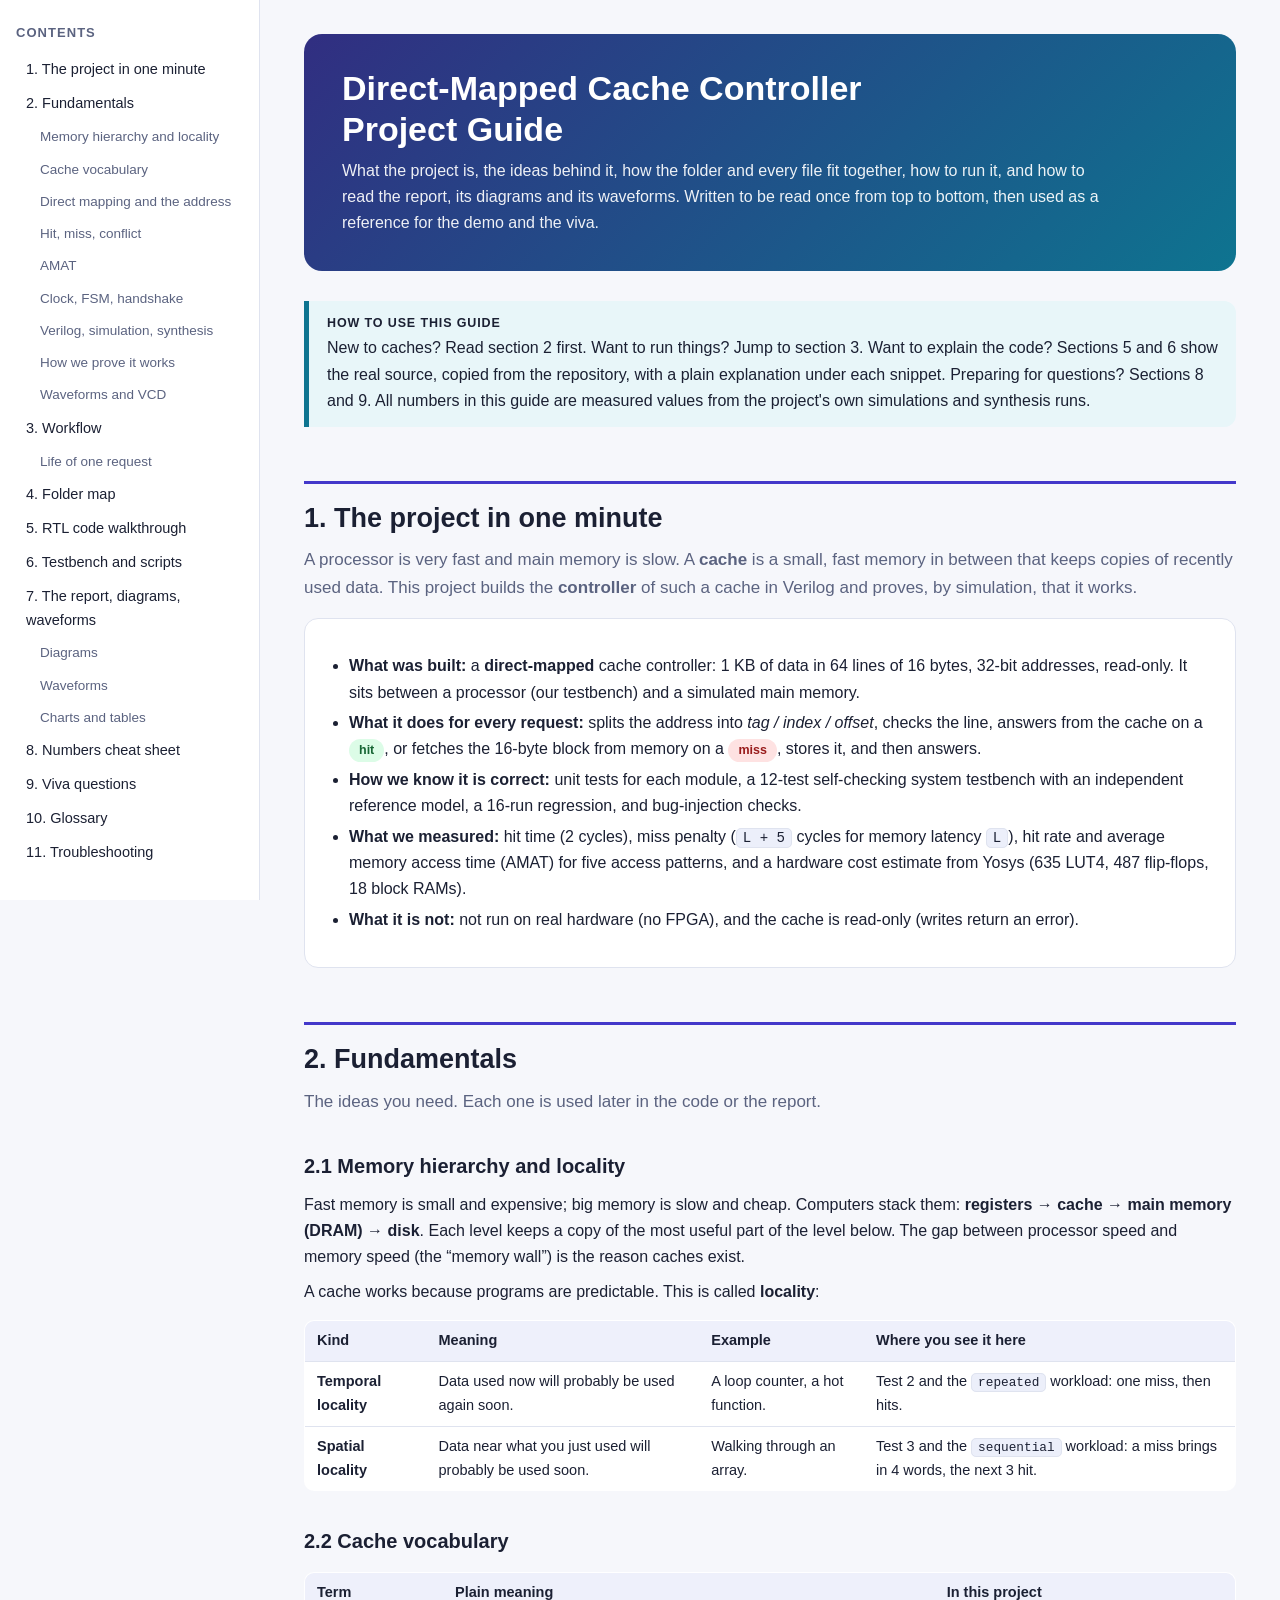
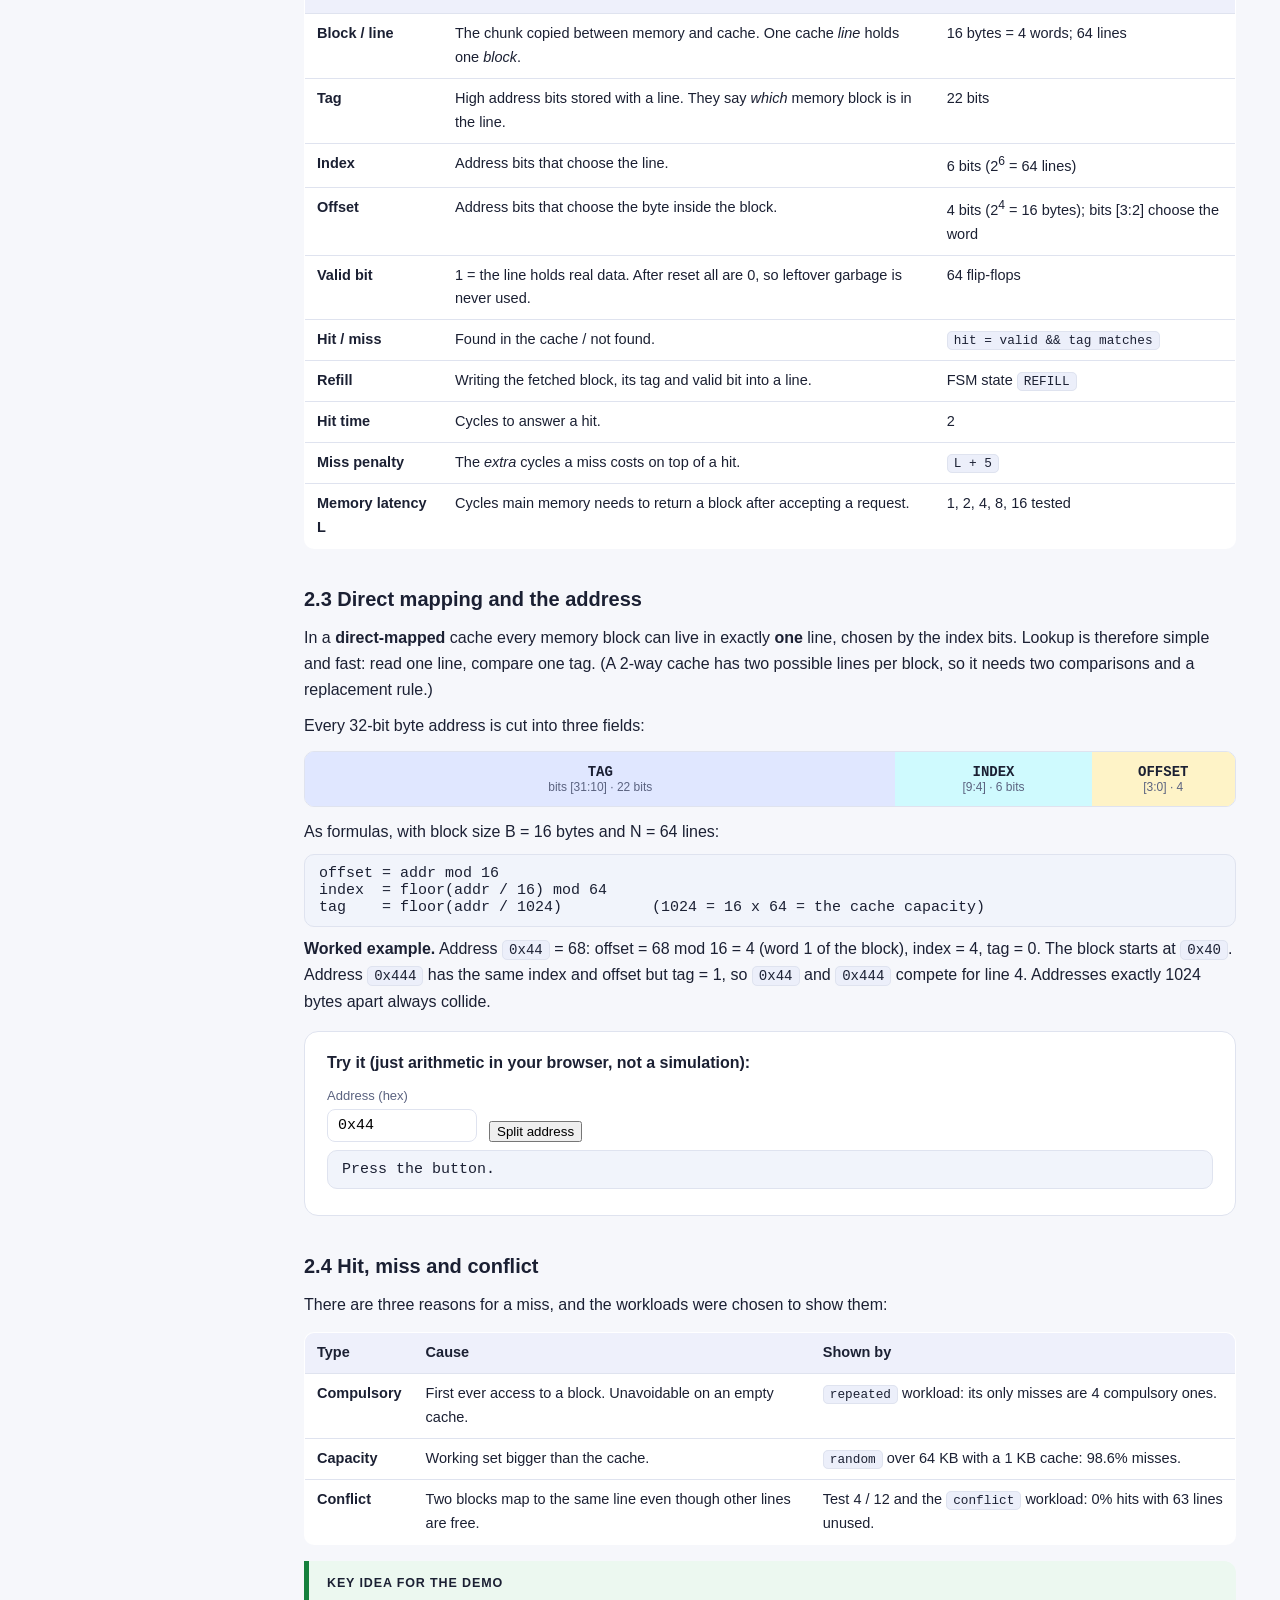
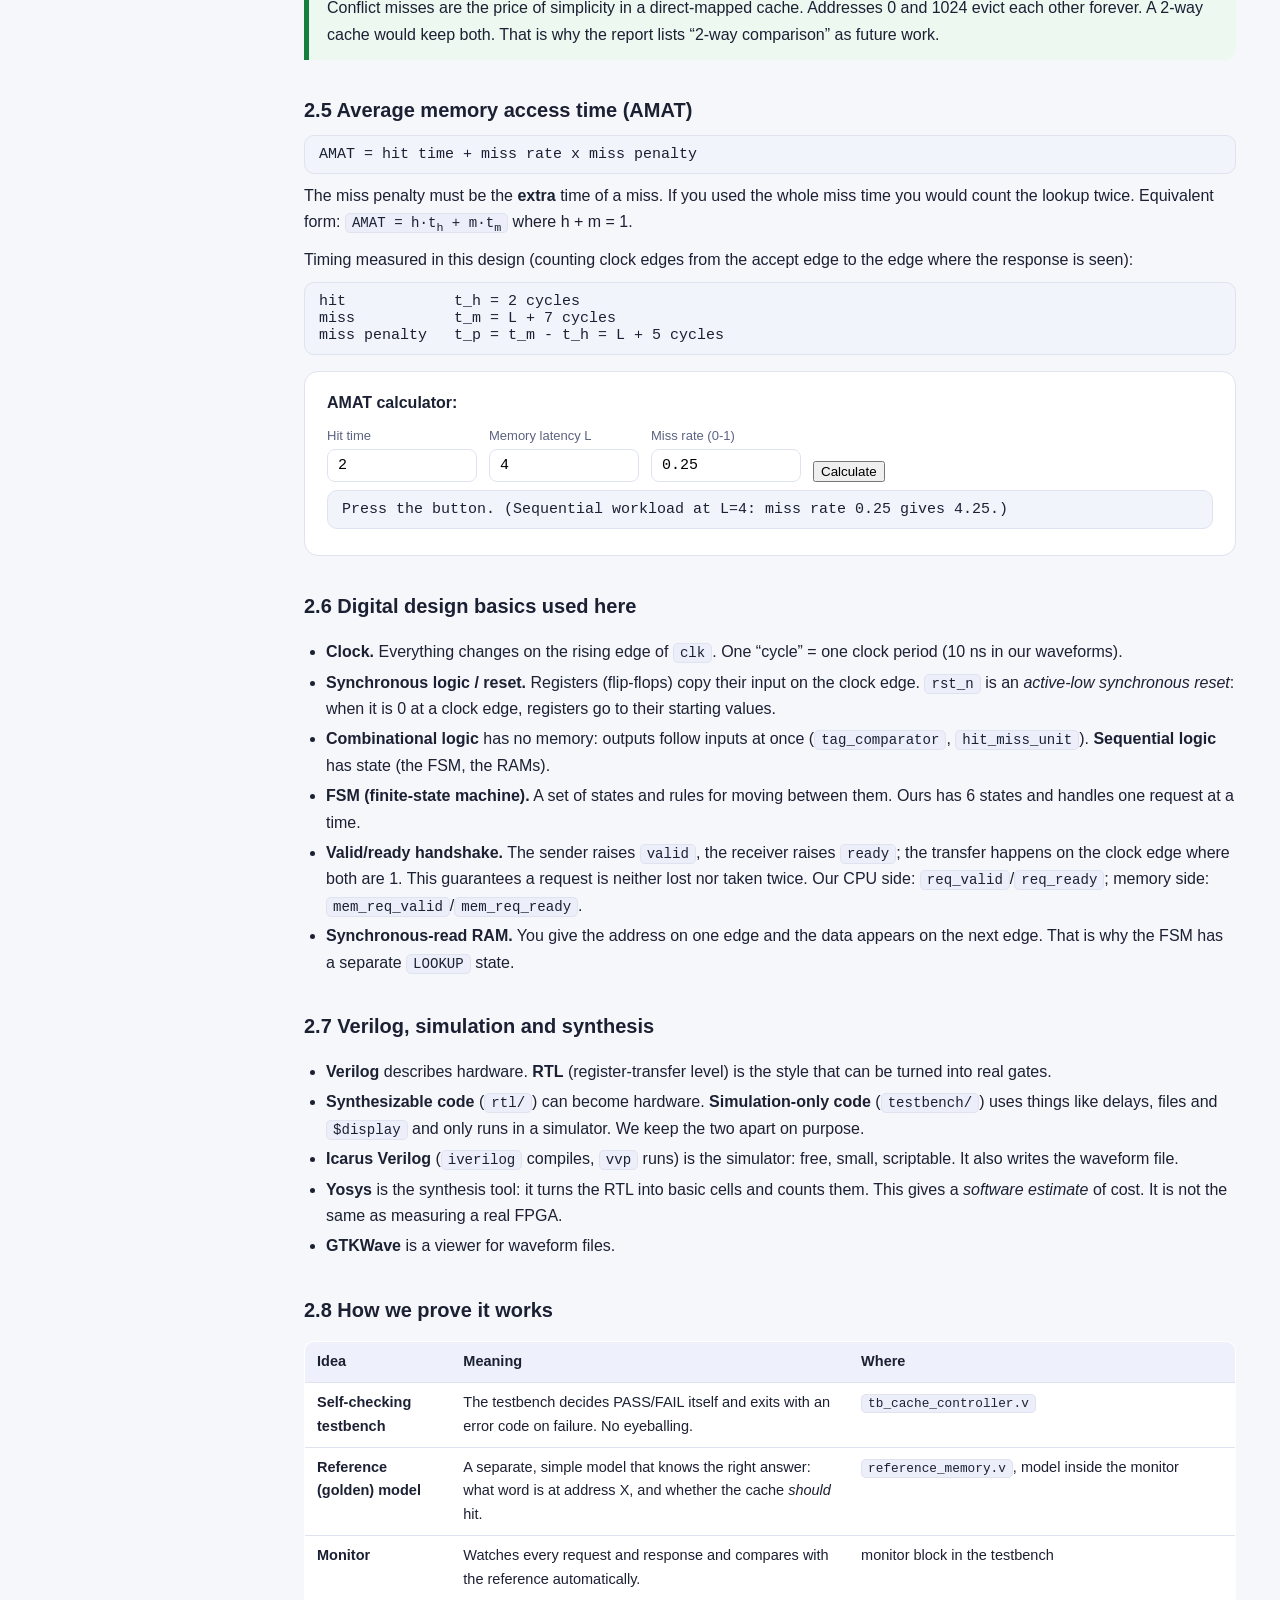
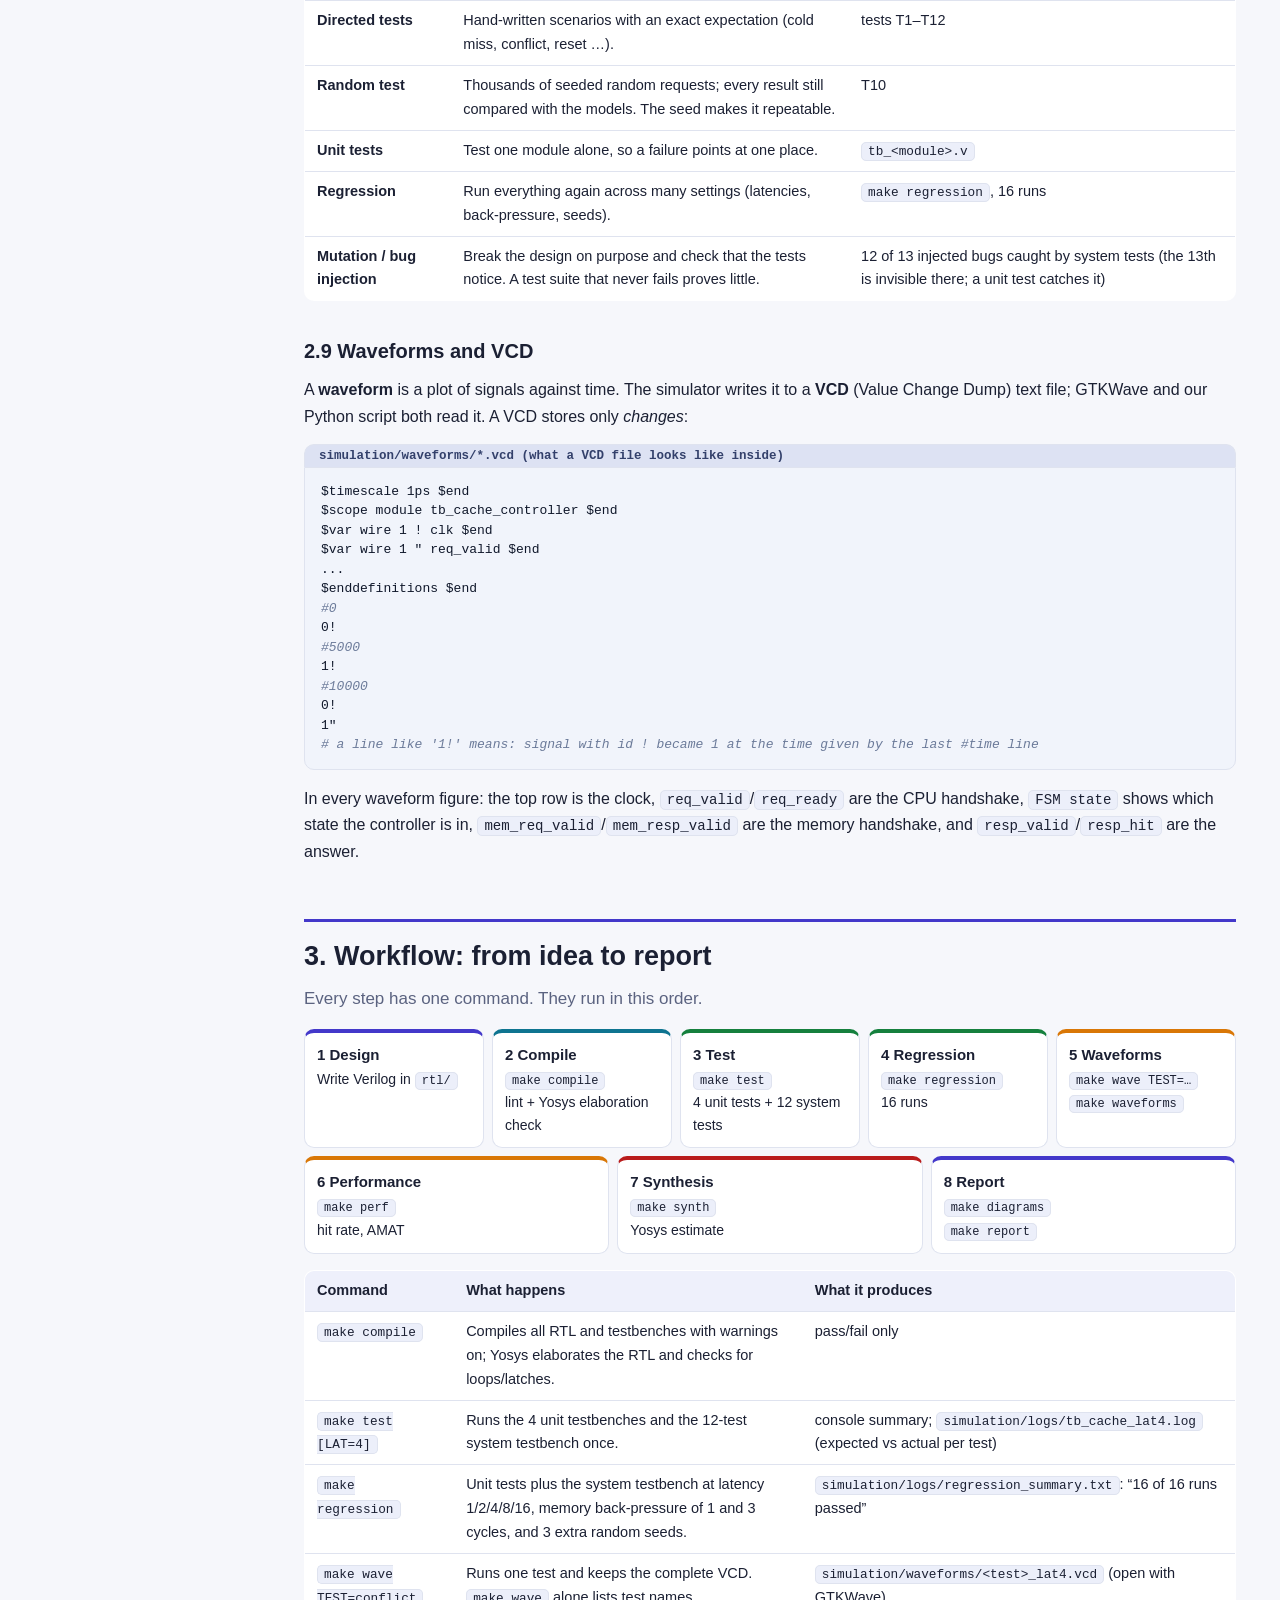
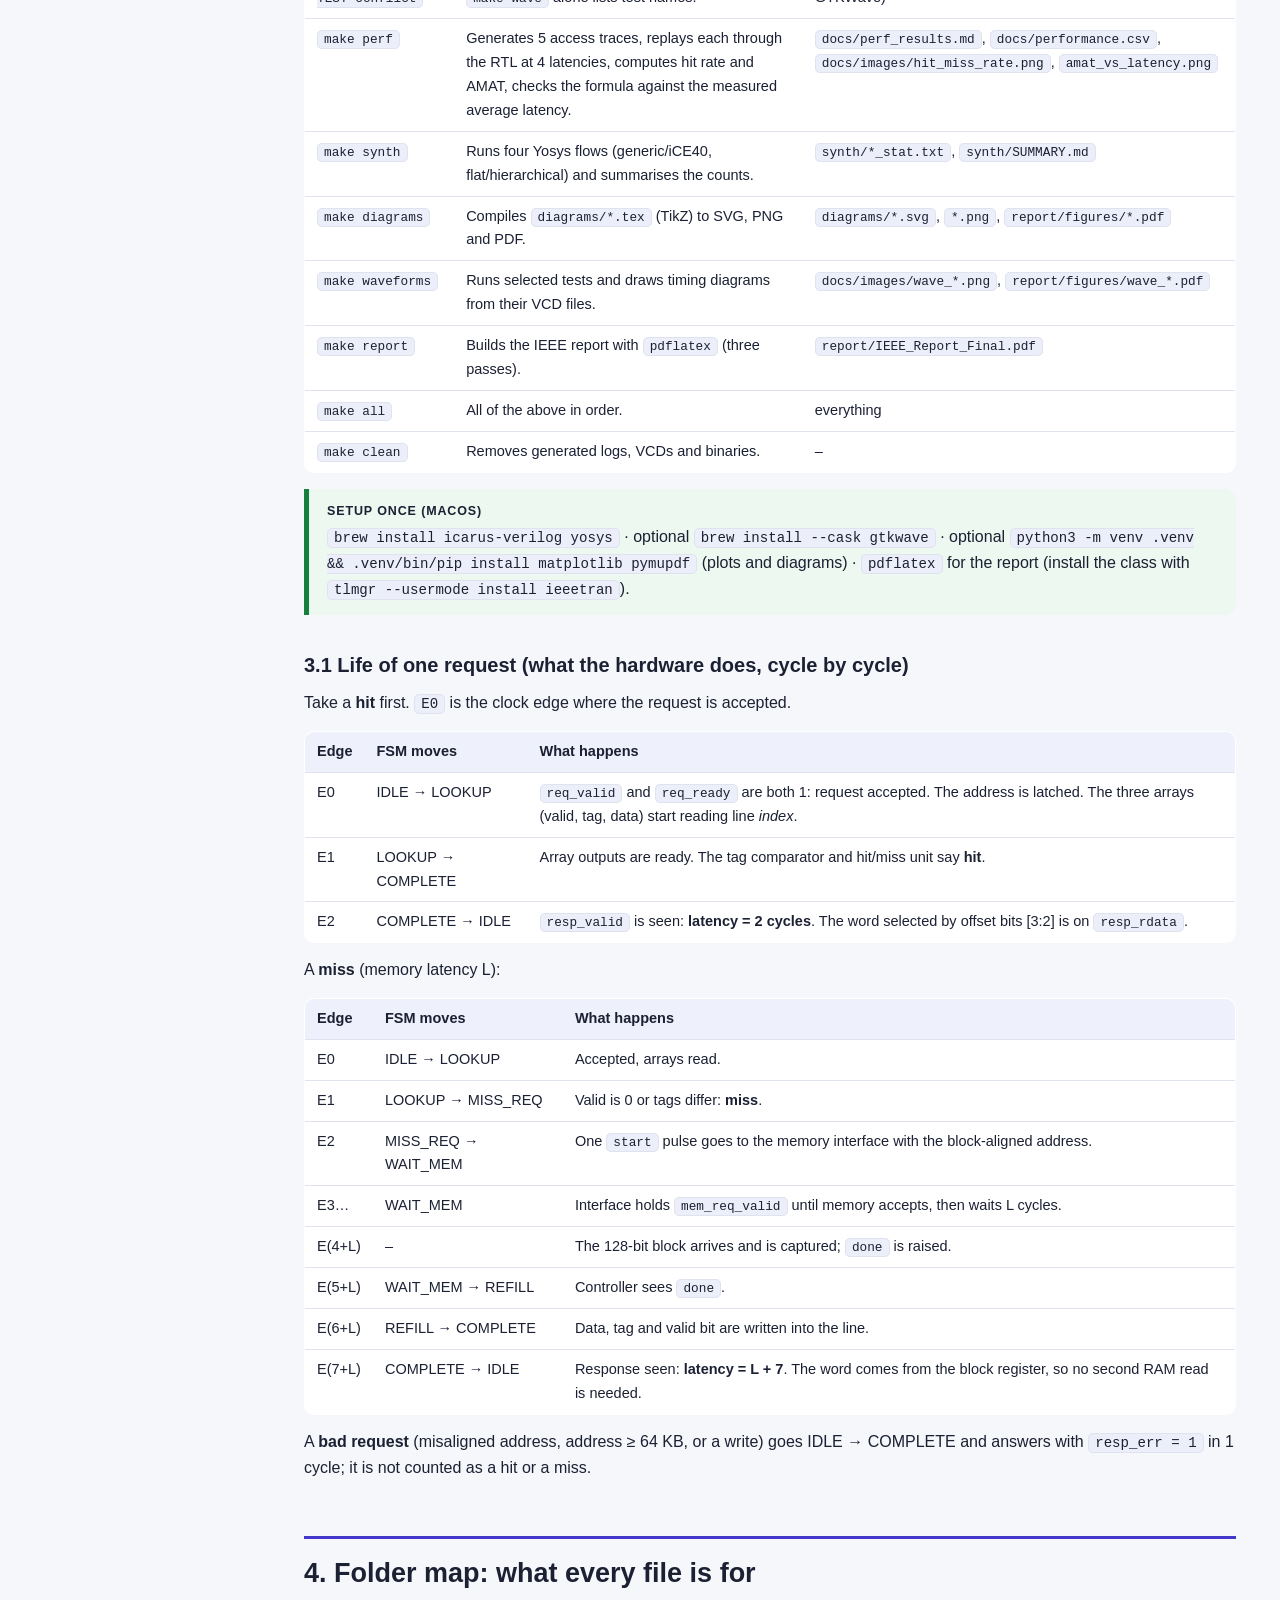
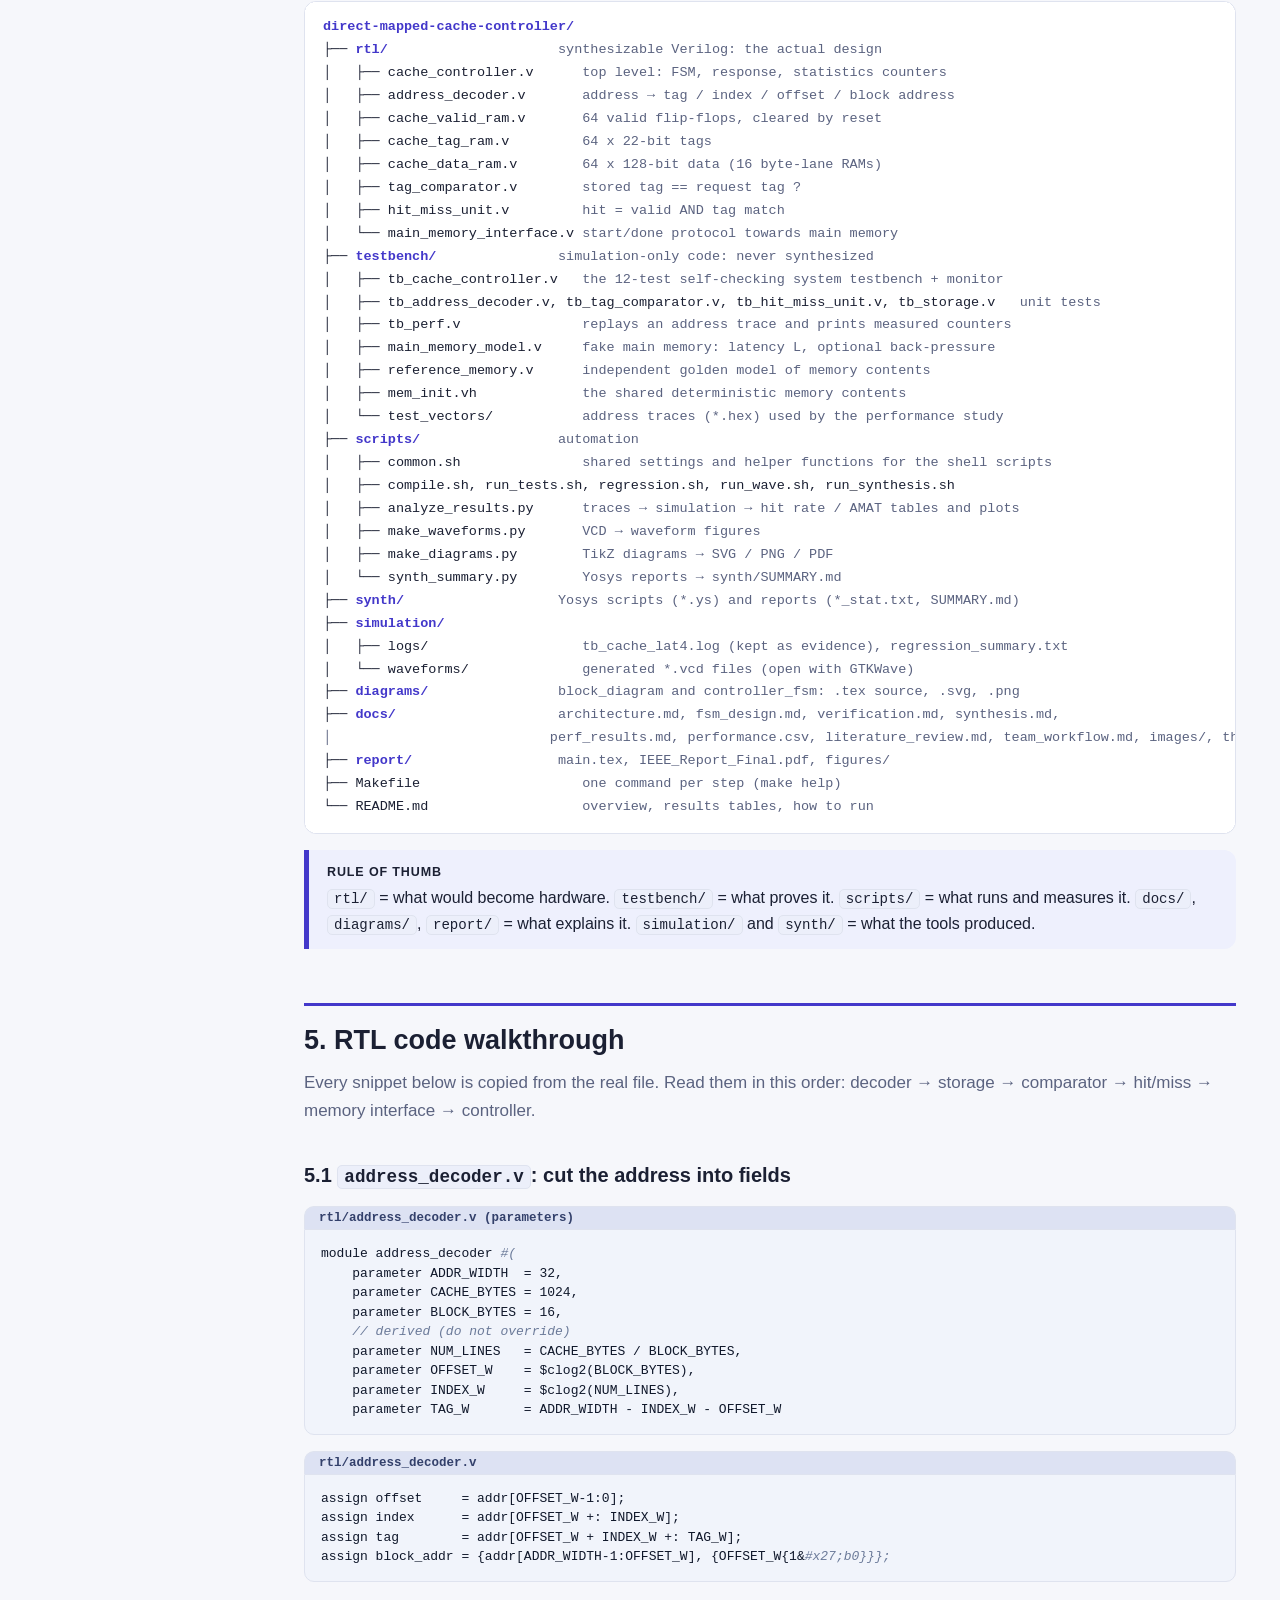
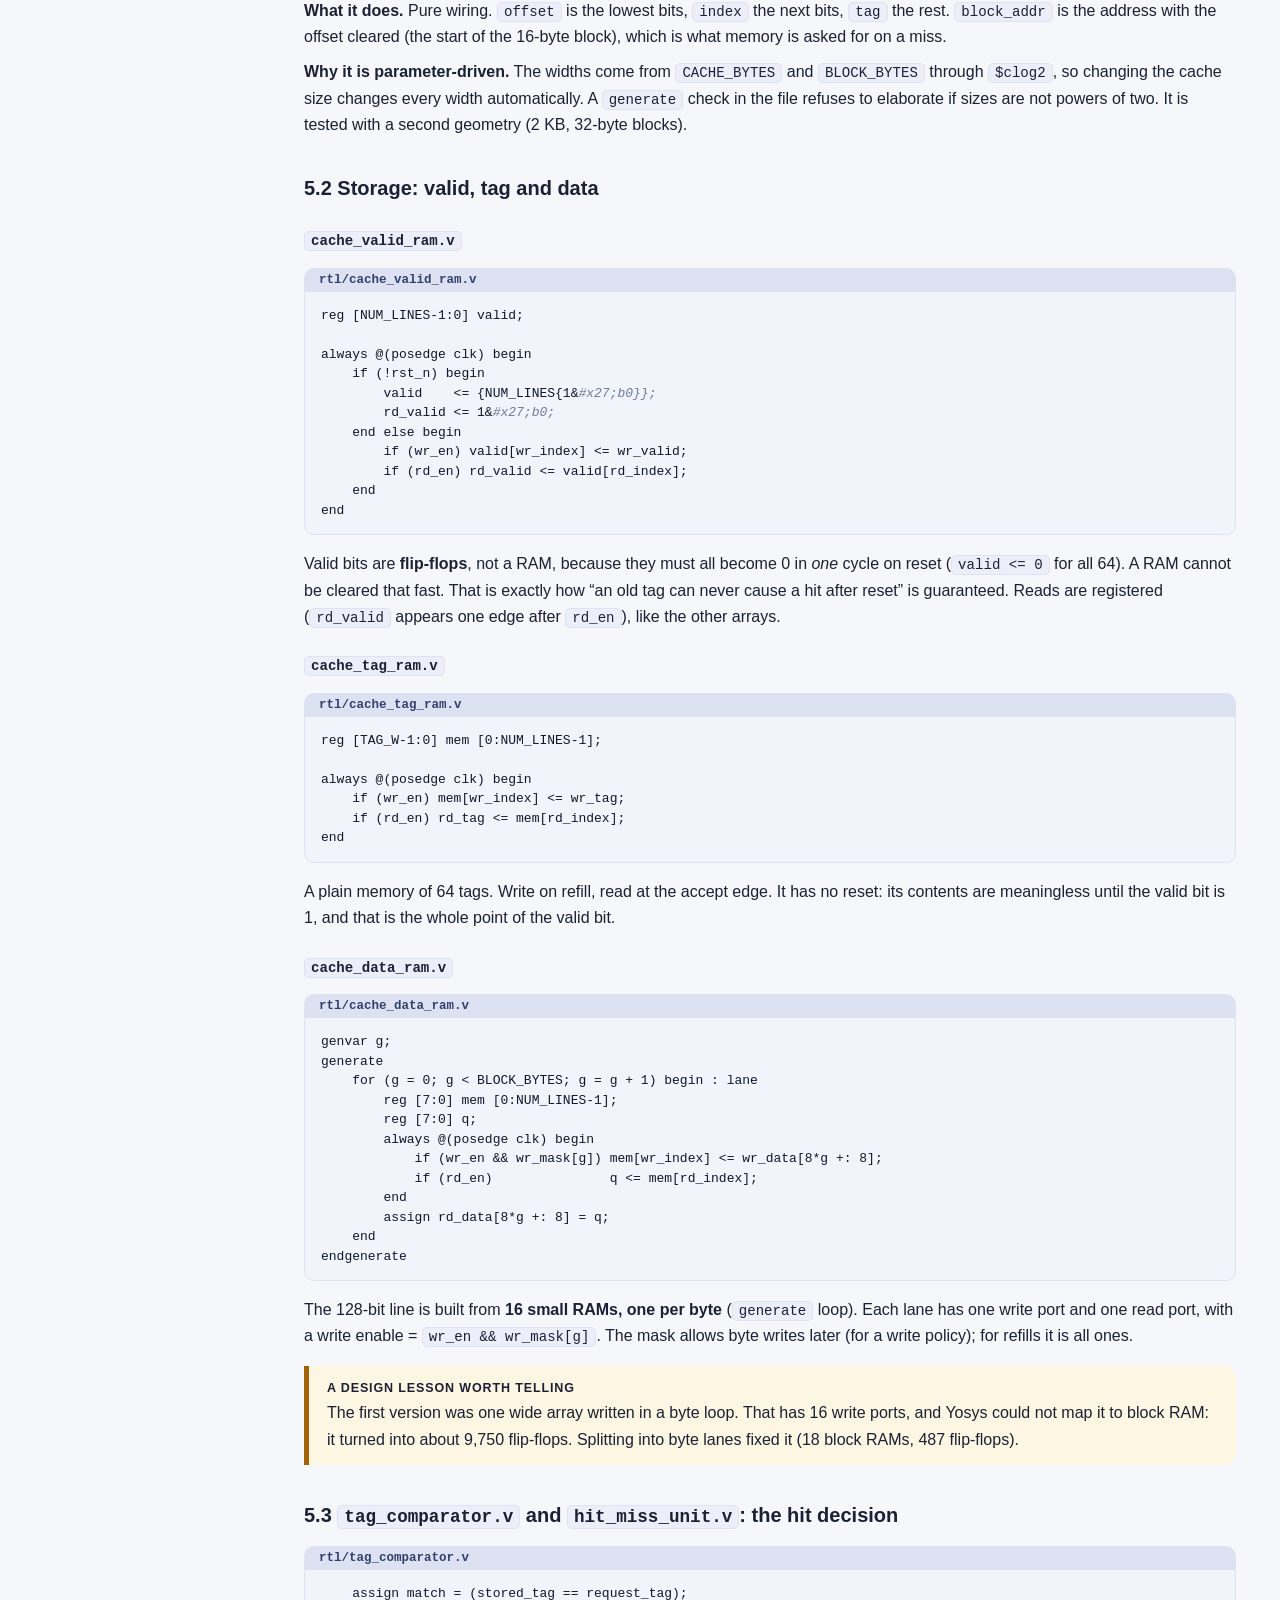
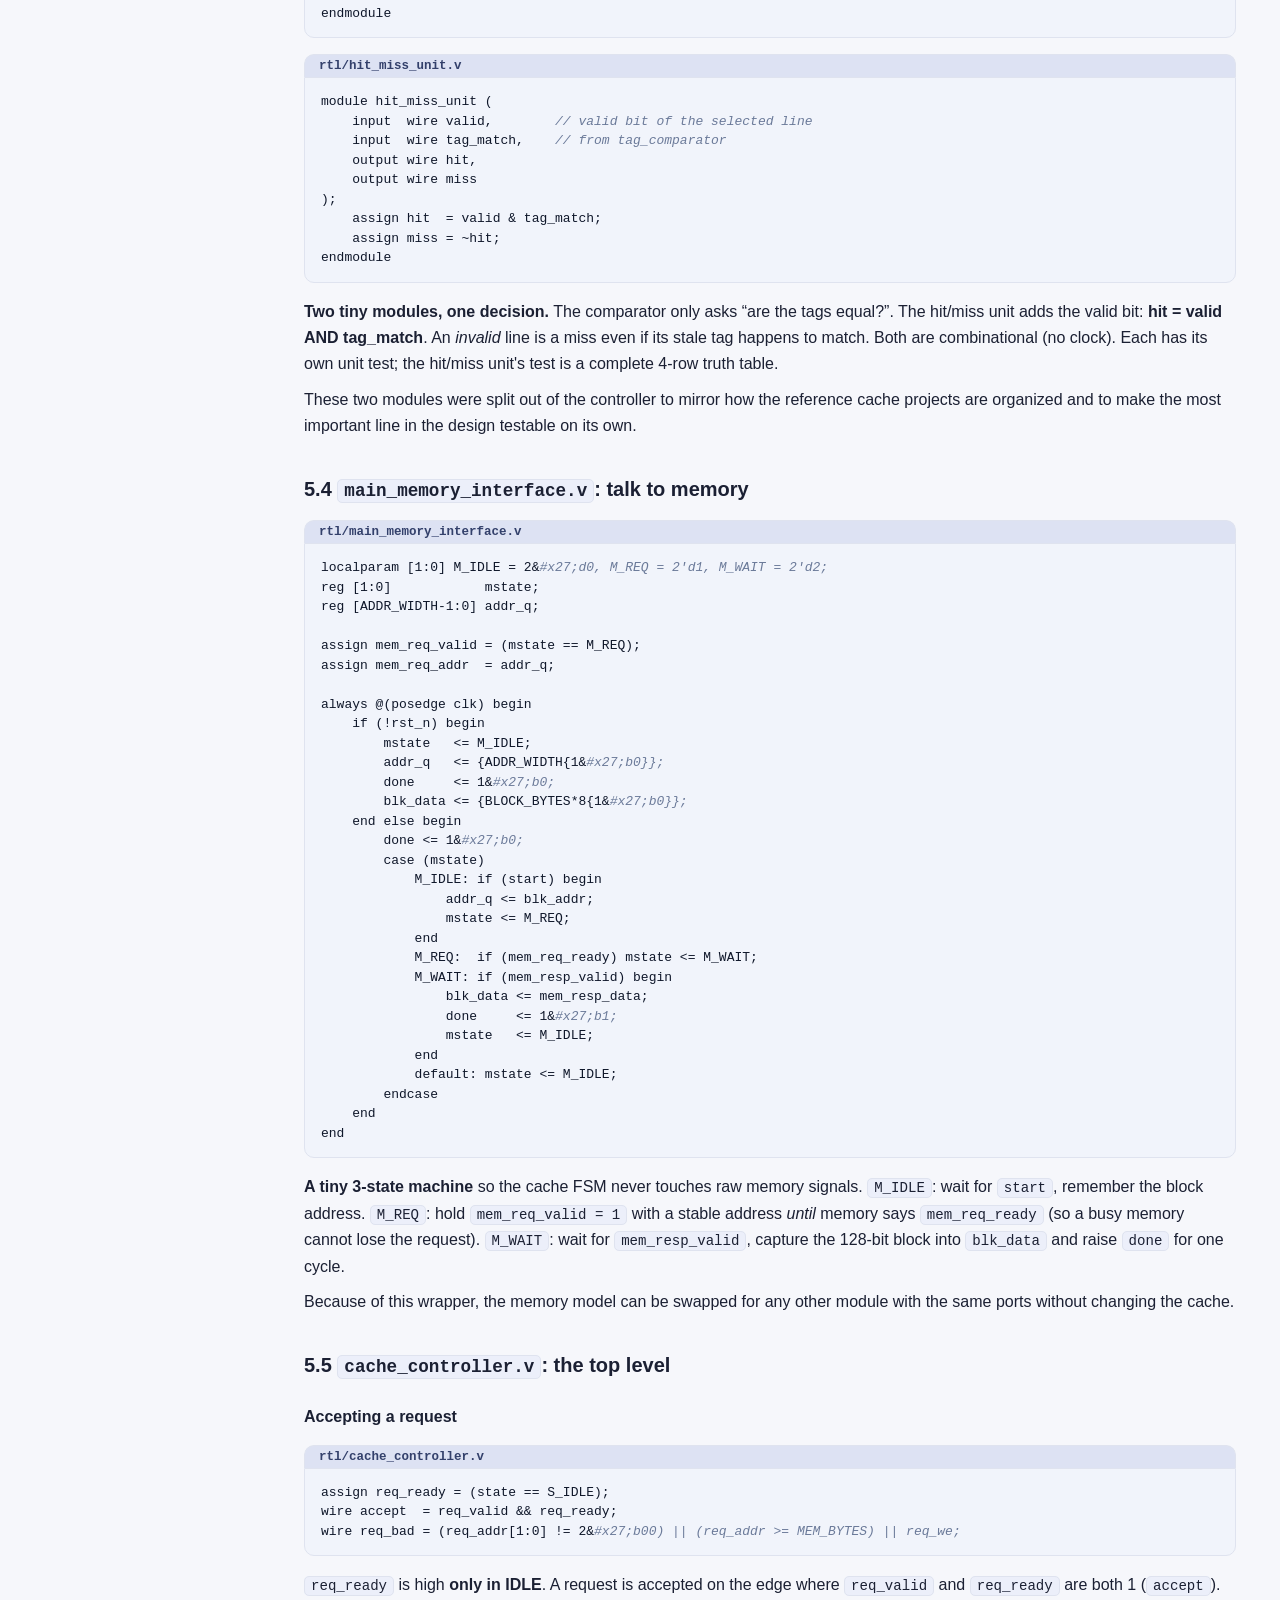
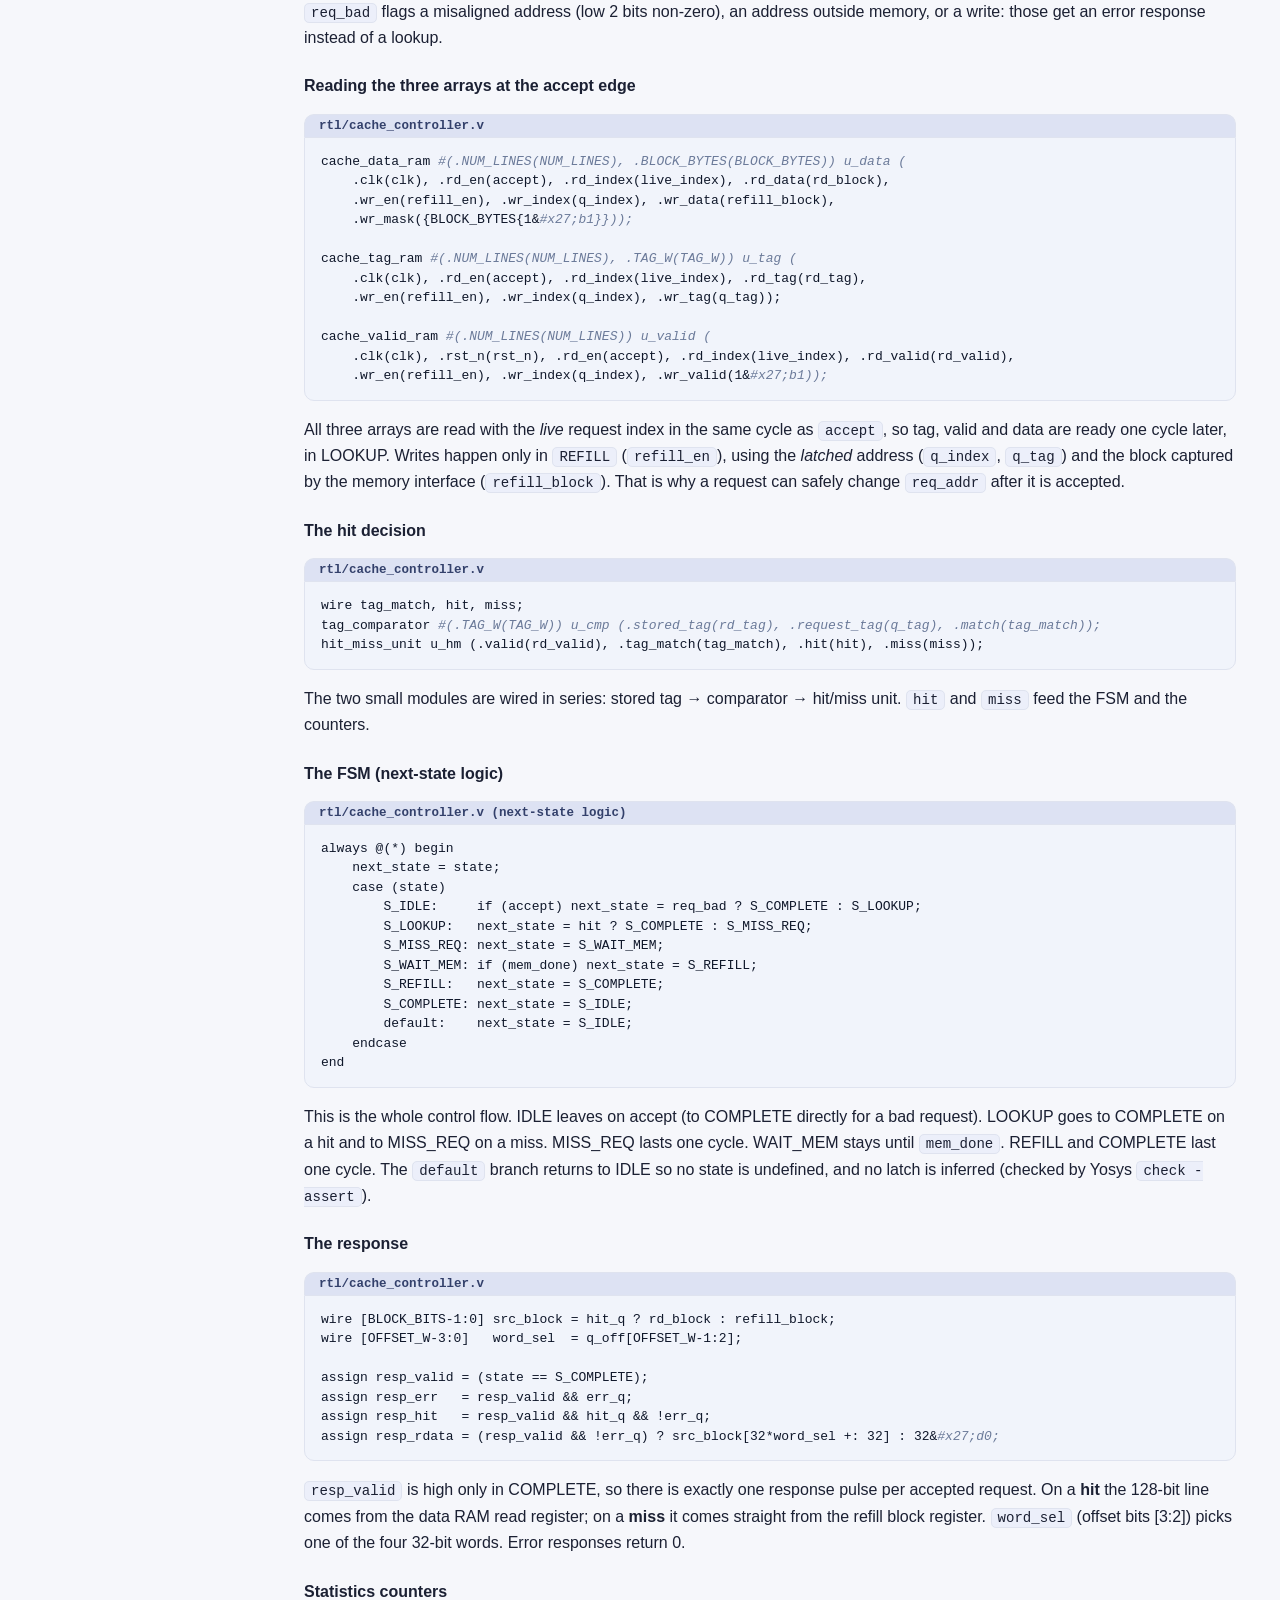
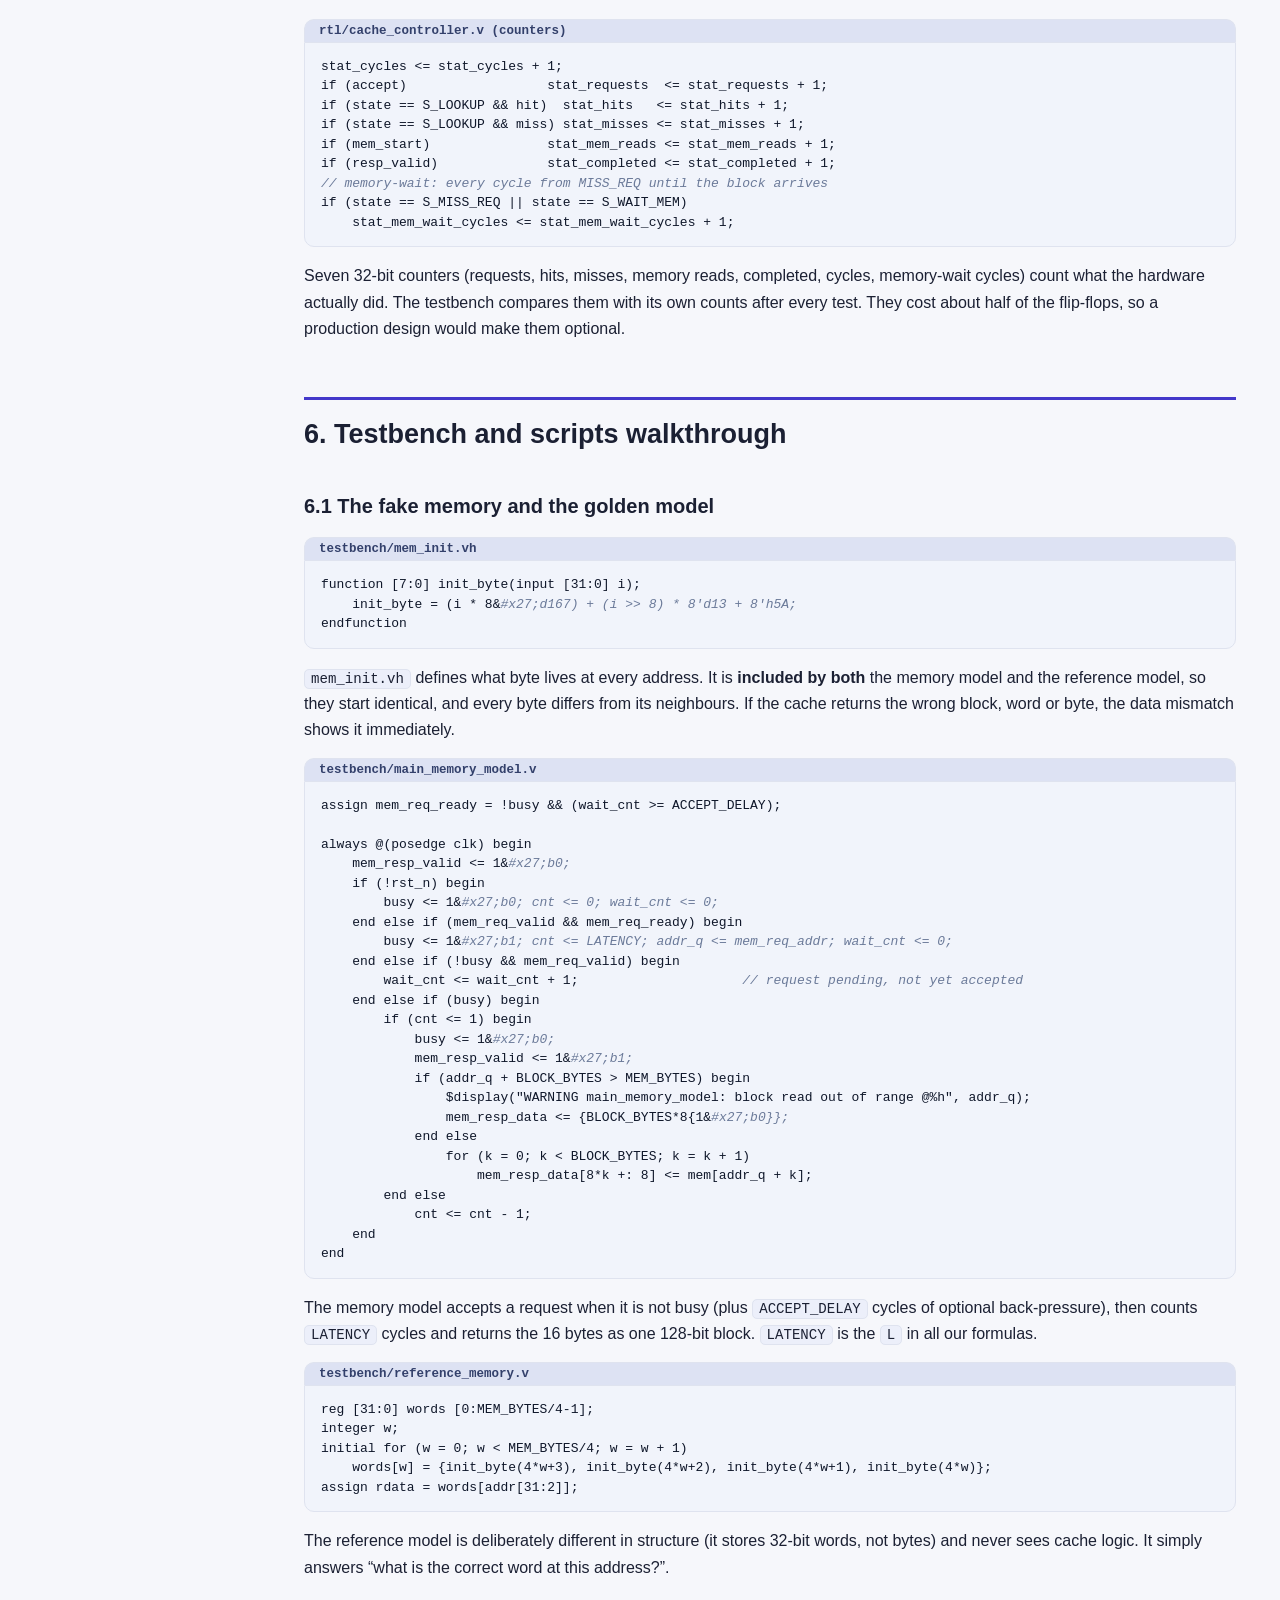
==== commit c2d770a3: "removed the portal" ====
--- a/docs/project_guide.html
+++ b/docs/project_guide.html
@@ -292,7 +292,7 @@
 │   └── waveforms/              <span class="n">generated *.vcd files (open with GTKWave)</span>
 ├── <span class="d">diagrams/</span>                <span class="n">block_diagram and controller_fsm: .tex source, .svg, .png</span>
 ├── <span class="d">docs/</span>                    <span class="n">architecture.md, fsm_design.md, verification.md, synthesis.md,
-│                           perf_results.md, performance.csv, literature_review.md, images/, this guide</span>
+│                           perf_results.md, performance.csv, literature_review.md, team_workflow.md, images/, this guide</span>
 ├── <span class="d">report/</span>                  <span class="n">main.tex, IEEE_Report_Final.pdf, figures/</span>
 ├── Makefile                    <span class="n">one command per step (make help)</span>
 └── README.md                   <span class="n">overview, results tables, how to run</span></div>
@@ -815,7 +815,7 @@
 <figure><img src="images/amat_vs_latency.png" alt="AMAT versus latency"></figure>
 <p><b>AMAT versus memory latency.</b> Each line is a workload. The <b>slope of a line equals its miss rate</b>: AMAT = 2 + m·(L + 5), so each extra cycle of L adds m cycles. <code>conflict</code> (m = 1) is steepest; <code>repeated</code> (m = 0.2%) is almost flat. The formula and the directly measured average latency agree for every point.</p>
 <p><b>Tables in the report:</b> Table I configuration; FSM-states table; module table; unit-test table; the twelve tests; workloads; results at L = 4; AMAT for L = 1/4/8/16; Yosys estimate; individual contributions.</p>
-<div class="box warn"><b class="t">Before you submit</b>The Individual Contributions table in <code>report/main.tex</code> and the team table in <code>README.md</code> still use <code>[Member 1..4]</code> placeholders. Fill them in and run <code>make report</code>. Also check the reference details against the originals.</div>
+<div class="box warn"><b class="t">Before you submit</b>The team table in <code>README.md</code>, <code>docs/team_workflow.md</code> and the Individual Contributions table in <code>report/main.tex</code> use the same split of work. If who did what differs from that plan, change all three, then run <code>make report</code>. Also check the reference details against the originals.</div>
 
 <!-- ================================================================== 8 -->
 <h2 class="sec" id="numbers">8. Numbers cheat sheet (all measured)</h2>
